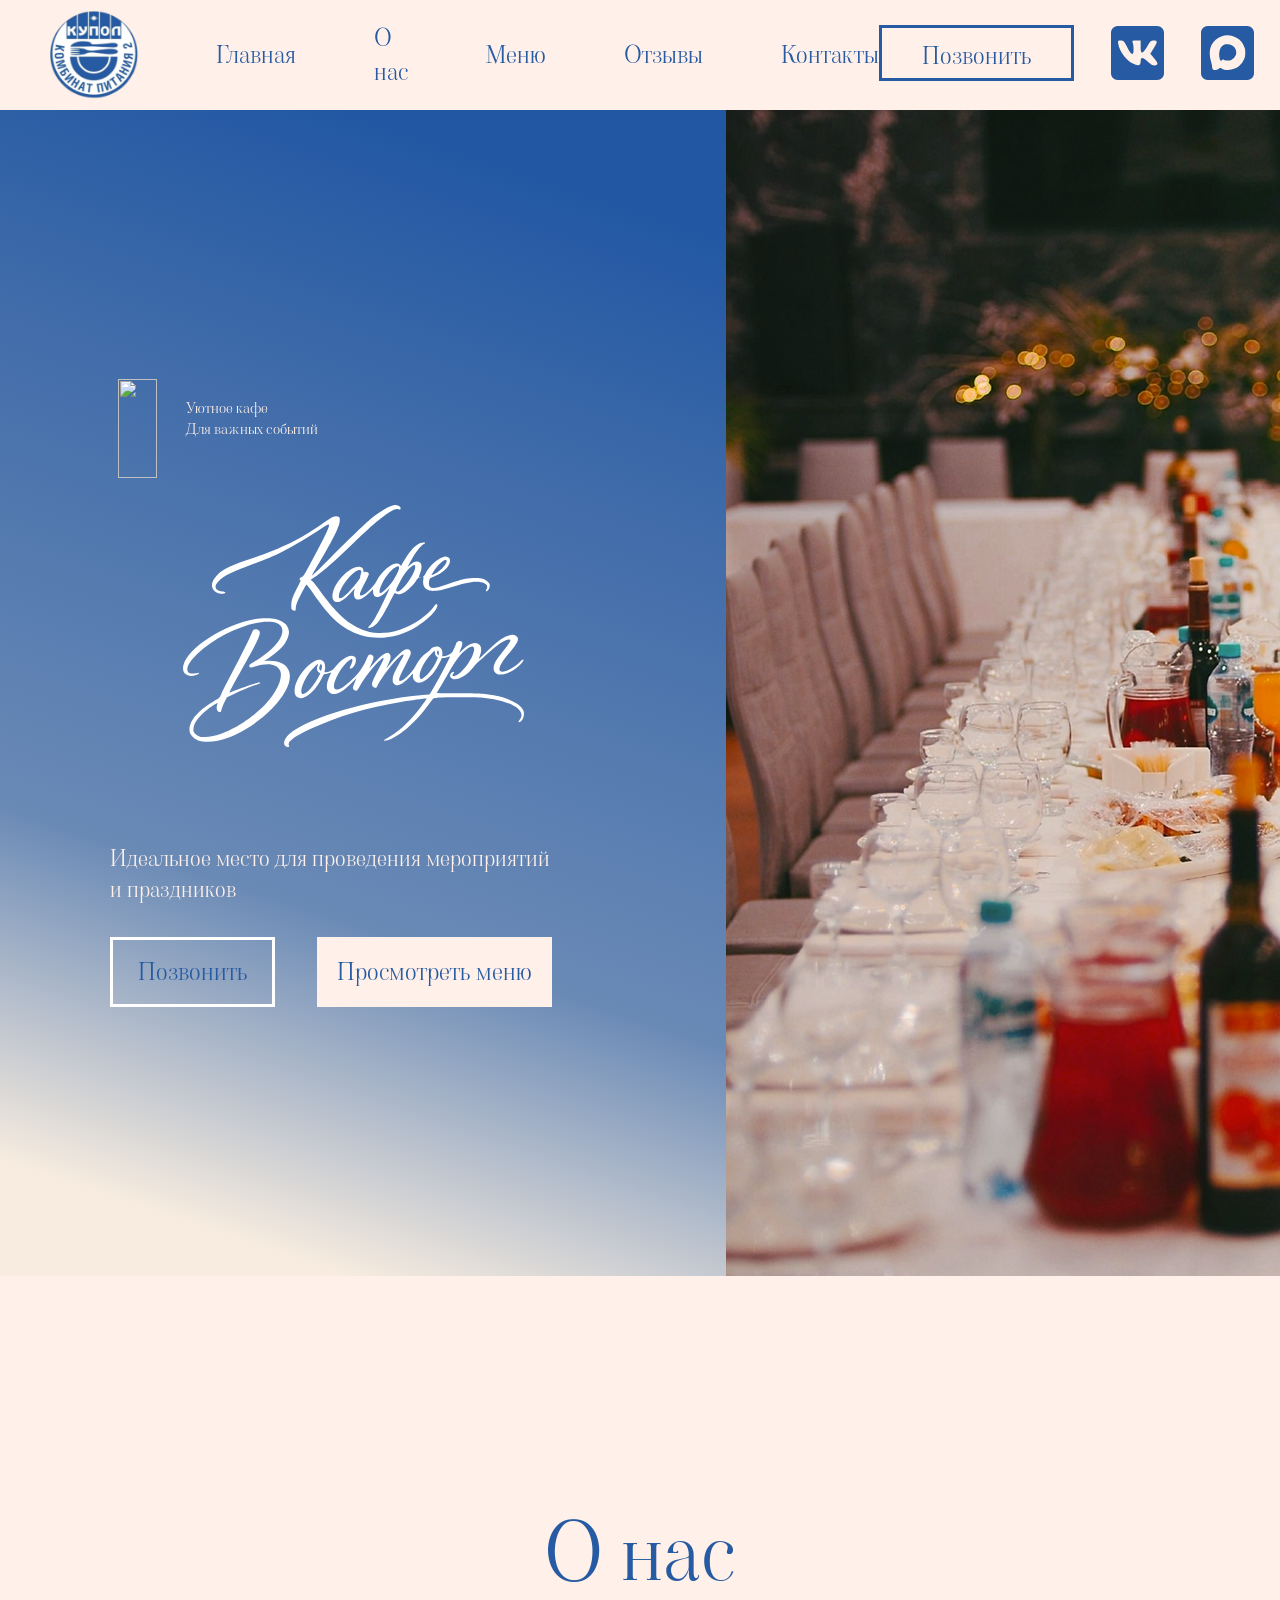
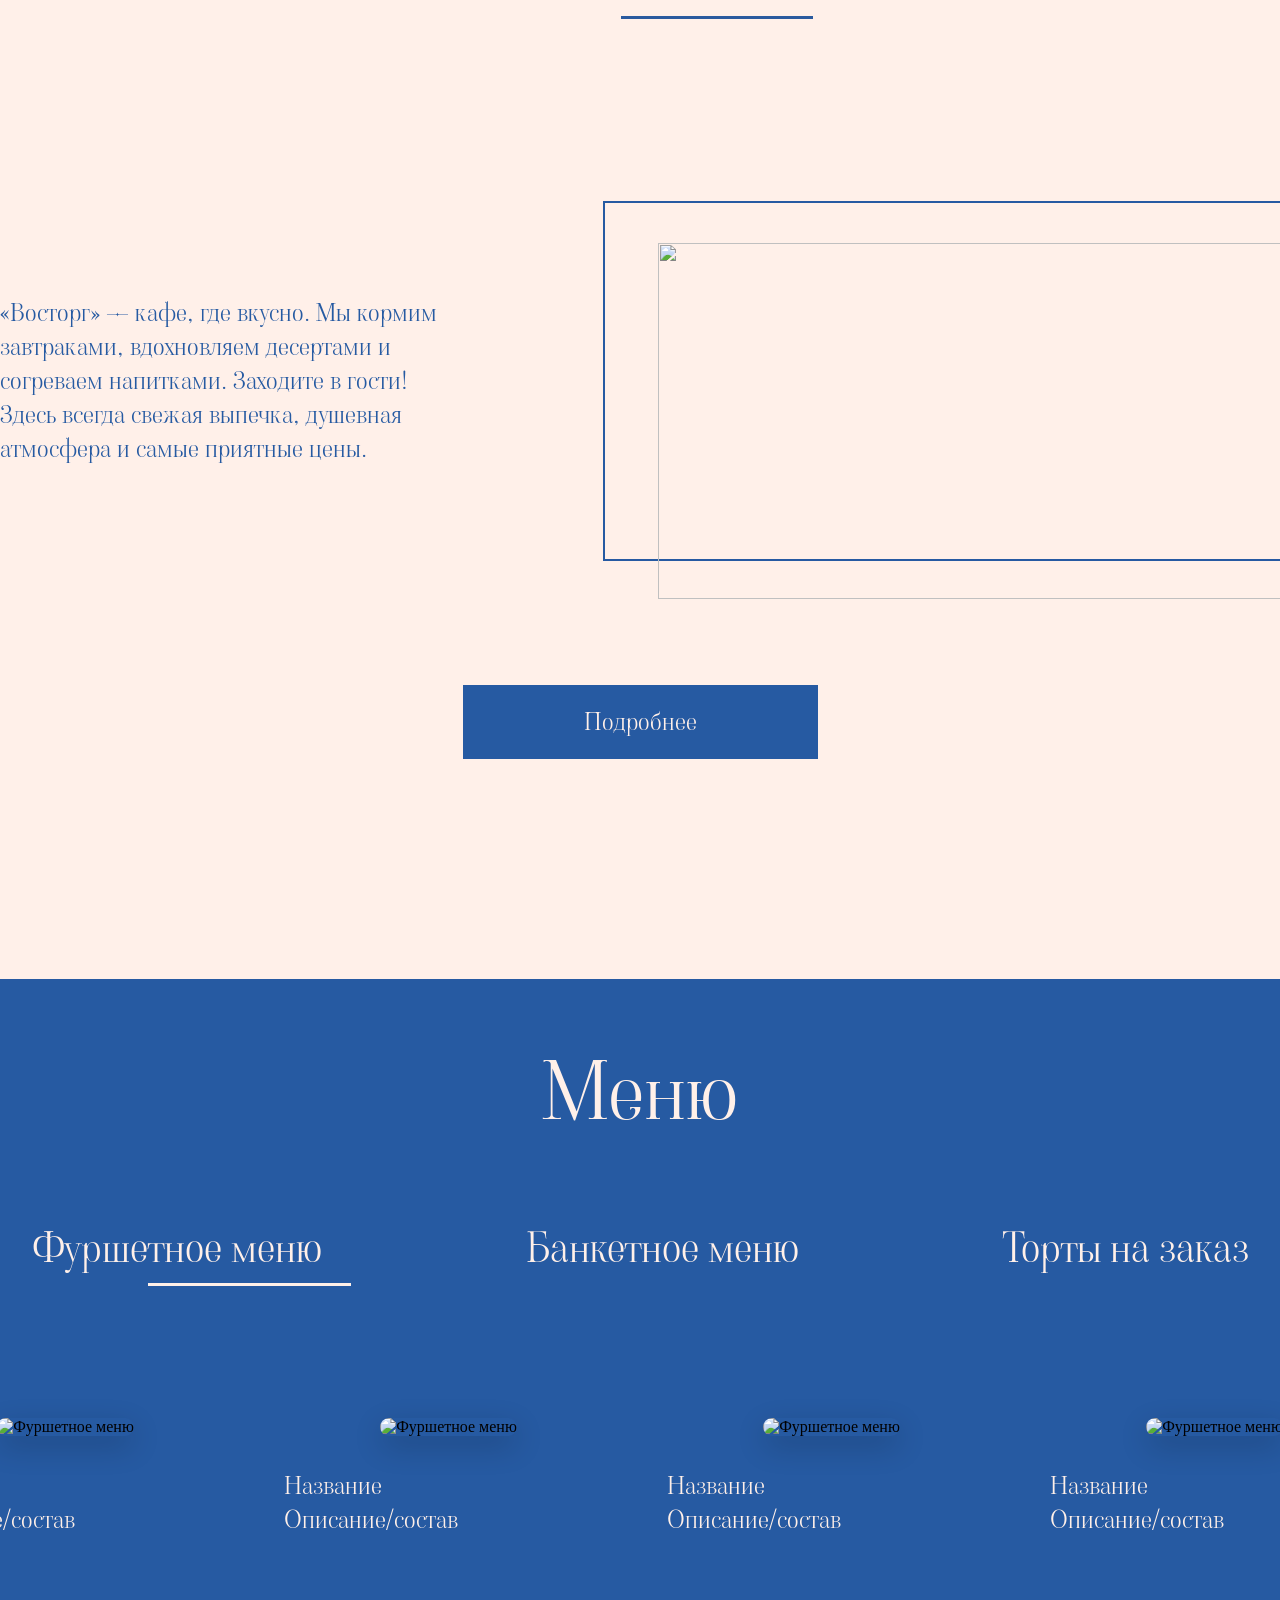
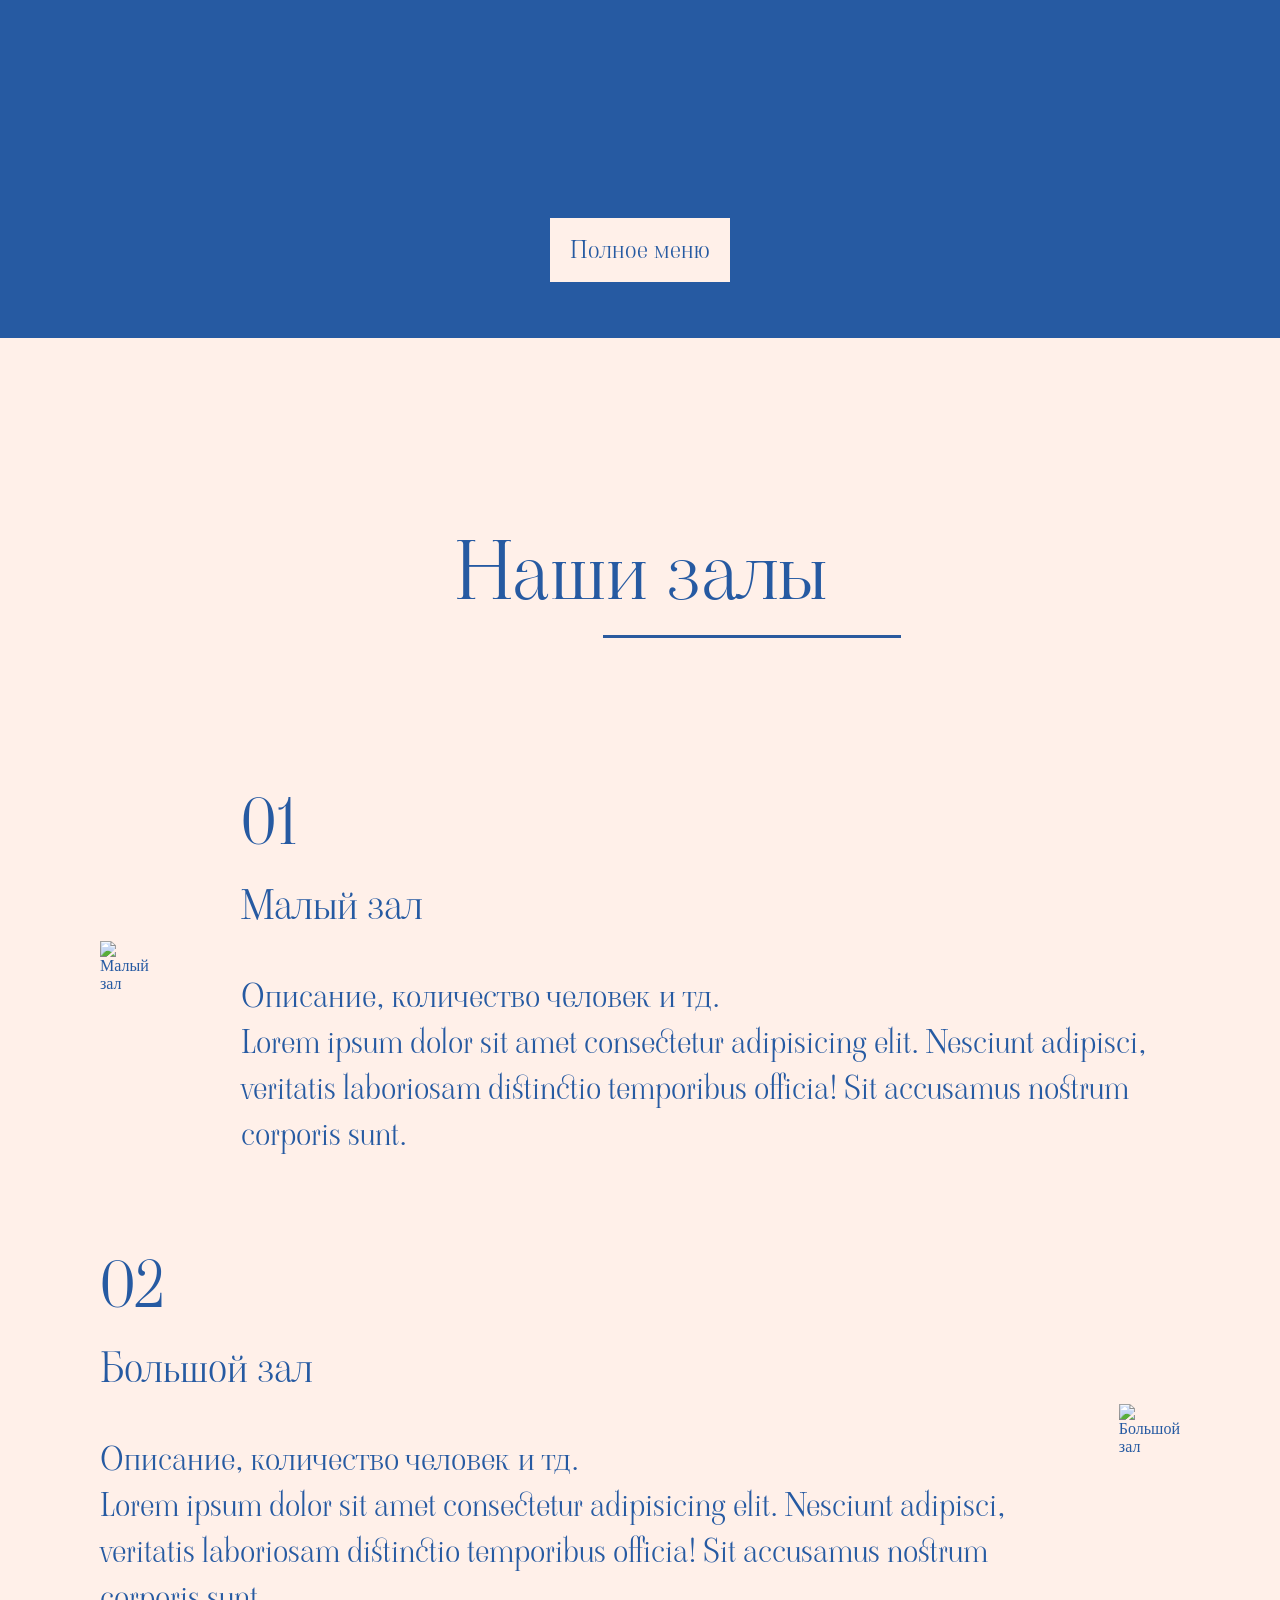
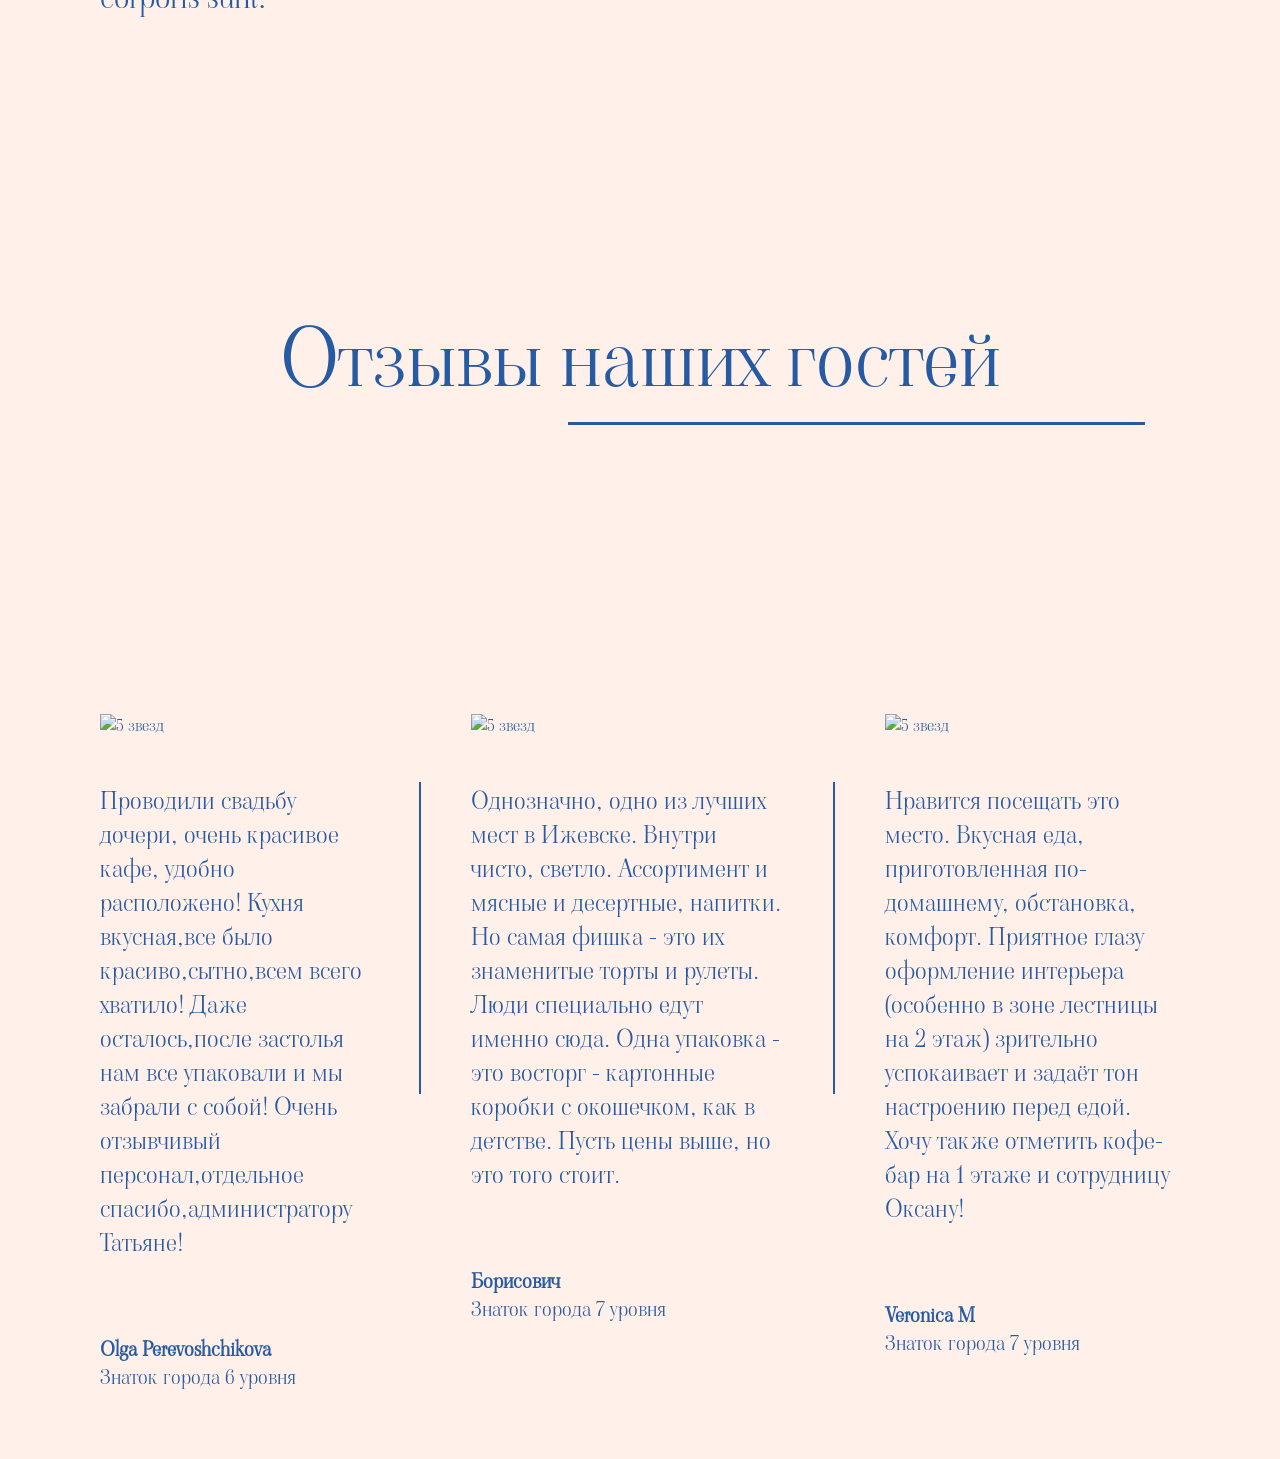
==== index.html @ 2ba16fee "Update index.html" ====
<!DOCTYPE html>
<html lang="en">
<head>
    <meta charset="UTF-8">
    <meta name="viewport" content="width=device-width, initial-scale=1.0">
    <title>Кафе Восторг</title>
    <link rel="stylesheet" href="css/style.css">
    <script src="https://code.jquery.com/jquery-3.7.1.min.js"></script>
</head>
<body>
    <div class="container">
    </div>
    <header>
        <div class="nav">
            <img src="img/logoKP.svg" alt="Комбинат Питания - 2">
            <a href="#">Главная</a>
            <a href="#about-us">О нас</a>
            <a href="#menu">Меню</a>
            <a href="#feedback">Отзывы</a>
            <a href="#">Контакты</a>
        </div>
        <div class="contacts">
            <button>Позвонить</button>
            <a href="https://vk.ru/club92098046"><img src="img/vk3.svg" alt="ВКонтакте"></a>
            <a href="#"><img src="img/max3.svg" alt="Макс"></a>
        </div>
    </header>
    <div class="site-main">
        <div class="site-main-text">
            <div class="footnote">
                <img src="../vostorg/img/footnote.svg" alt="">
                <p>Уютное кафе <br> Для важных событий</p>
            </div>
            <img src="img/logo.svg" alt="Кафе Восторг">
            <p class="site-main-text-p">Идеальное место для проведения мероприятий<br> и праздников</p>
            <div class="site-main-text-actions">
                <button id="site-main-text-actions-call">Позвонить</button>
                <button id="site-main-text-actions-reserve">Просмотреть меню</button>
            </div>
        </div>
        <div class="main-foto">
            <img src="img/image_1.png" alt="">
        </div>
    </div>
    <div class="about-us" id="about-us">
        <div class="about-title">
            <p>О нас</p>
        </div>
        <div class="about-us-items">
            <p>«Восторг» — кафе, где вкусно. Мы кормим завтраками, вдохновляем десертами и согреваем напитками. Заходите в гости! Здесь всегда свежая выпечка, душевная атмосфера и самые приятные цены. </p>
            <div class="about-us-items-image">
                <div class="image-border"></div>
                <div class="image-placeholder">
                    <img src="../vostorg/img/сметанник.png" alt="">
                </div>
            </div>
        </div>
        <button>Подробнее</button>
    </div>
    <div class="menu" id="menu">
        <div class="menu-title">
            <p>Меню</p>
        </div>
        <img src="../vostorg/img/menu_line_beige.svg" alt="">
        <div class="menu-nav">
            <p class="menu-nav-p active" data-target="buffet">Фуршетное меню</p>
            <p class="menu-nav-p" data-target="banquet">Банкетное меню</p>
            <p class="menu-nav-p" data-target="cakes">Торты на заказ</p>
        </div>

    <!-- Контейнер для фотографий -->
        <div class="menu-images">
            <div class="menu-image active" id="buffet">
                <div class="menu-image-case">
                    <img src="../vostorg/img/фуршетноеМеню1.png" alt="Фуршетное меню">
                    <p>Название</p>
                    <p>Описание/состав</p>
                </div>
                <div class="menu-image-case">
                    <img src="../vostorg/img/фуршетноеМеню2.png" alt="Фуршетное меню">
                    <p>Название</p>
                    <p>Описание/состав</p>
                </div>
                <div class="menu-image-case">
                    <img src="../vostorg/img/фуршетноеМеню3.png" alt="Фуршетное меню">
                    <p>Название</p>
                    <p>Описание/состав</p>
                </div>
                <div class="menu-image-case">
                    <img src="../vostorg/img/фуршетноеМеню4.png" alt="Фуршетное меню">
                    <p>Название</p>
                    <p>Описание/состав</p>
                </div>
            </div>
            <div class="menu-image" id="banquet">
                <div class="menu-image-case">
                    <img src="../vostorg/img/фуршетноеМеню2.png" alt="Фуршетное меню">
                    <p>Название</p>
                    <p>Описание/состав</p>
                </div>
                <div class="menu-image-case">
                    <img src="../vostorg/img/фуршетноеМеню3.png" alt="Фуршетное меню">
                    <p>Название</p>
                    <p>Описание/состав</p>
                </div>
                <div class="menu-image-case">
                    <img src="../vostorg/img/фуршетноеМеню4.png" alt="Фуршетное меню">
                    <p>Название</p>
                    <p>Описание/состав</p>
                </div>
                <div class="menu-image-case">
                    <img src="../vostorg/img/фуршетноеМеню1.png" alt="Фуршетное меню">
                    <p>Название</p>
                    <p>Описание/состав</p>
                </div>
            </div>
            <div class="menu-image" id="cakes">
                <div class="menu-image-case">
                    <img src="../vostorg/img/фуршетноеМеню3.png" alt="Фуршетное меню">
                    <p>Название</p>
                    <p>Описание/состав</p>
                </div>
                <div class="menu-image-case">
                    <img src="../vostorg/img/фуршетноеМеню4.png" alt="Фуршетное меню">
                    <p>Название</p>
                    <p>Описание/состав</p>
                </div>
                <div class="menu-image-case">
                    <img src="../vostorg/img/фуршетноеМеню1.png" alt="Фуршетное меню">
                    <p>Название</p>
                    <p>Описание/состав</p>
                </div>
                <div class="menu-image-case">
                    <img src="../vostorg/img/фуршетноеМеню2.png" alt="Фуршетное меню">
                    <p>Название</p>
                    <p>Описание/состав</p>
                </div>
            </div>
        </div>
        <button>Полное меню</button>
    </div>
    <div class="pattern">
        <img src="../vostorg/img/yzorSin.svg" alt="">
    </div>
    <div class="hall">
        <p class="hall-title">Наши залы</p>
        <div class="first-hall">
            <img src="../vostorg/img/вместоЗала.png" alt="Малый зал">
            <div class="first-hall-text">
                <p class="hall-text-num">01</p>
                <p class="hall-text-title">Малый зал</p>
                <p class="hall-text-description">Описание, количество человек и тд. <br> Lorem ipsum dolor sit amet consectetur adipisicing elit. Nesciunt adipisci, veritatis laboriosam distinctio temporibus officia! Sit accusamus nostrum corporis sunt.</p>
            </div>
        </div>
        <div class="second-hall">
            <div class="second-hall-text">
                <p class="hall-text-num">02</p>
                <p class="hall-text-title">Большой зал</p>
                <p class="hall-text-description">Описание, количество человек и тд. <br> Lorem ipsum dolor sit amet consectetur adipisicing elit. Nesciunt adipisci, veritatis laboriosam distinctio temporibus officia! Sit accusamus nostrum corporis sunt.</p>
            </div>
            <img src="../vostorg/img/вместоЗала.png" alt="Большой зал">
        </div>
    </div>
    <div class="feedback" id="feedback">
        <div class="feedback-title">
            <p>Отзывы наших гостей</p>
        </div>
        <div class="reviews-block-base">
            <div class="reviews">
                <div class="stars">
                    <img src="../vostorg/img/stars.svg" alt="5 звезд">
                </div>
                <div class="reviews-text">
                    <p>Проводили свадьбу дочери, очень красивое кафе, удобно расположено! Кухня вкусная,все было красиво,сытно,всем всего хватило! Даже осталось,после застолья нам все упаковали и мы забрали с собой! Очень отзывчивый персонал,отдельное спасибо,администратору Татьяне!</p>
                </div>
                <div class="subtitle">
                    <h4>Olga Perevoshchikova</h4>
                    <p>Знаток города 6 уровня</p>
                </div>
            </div>
            <div class="reviews">
                <div class="stars">
                    <img src="../vostorg/img/stars.svg" alt="5 звезд">
                </div>
                <div class="reviews-text">
                    <p>Однозначно, одно из лучших мест в Ижевске. Внутри чисто, светло. Ассортимент и мясные и десертные, напитки. Но самая фишка - это их знаменитые торты и рулеты. Люди специально едут именно сюда. Одна упаковка - это восторг - картонные коробки с окошечком, как в детстве. Пусть цены выше, но это того стоит.</p>
                </div>
                <div class="subtitle">
                    <h4>Борисович</h4>
                    <p>Знаток города 7 уровня</p>
                </div>
            </div>
            <div class="reviews">
                <div class="stars">
                    <img src="../vostorg/img/stars.svg" alt="5 звезд">
                </div>
                <div class="reviews-text">
                    <p>Нравится посещать это место. Вкусная еда, приготовленная по-домашнему, обстановка, комфорт. Приятное глазу оформление интерьера (особенно в зоне лестницы на 2 этаж) зрительно успокаивает и задаёт тон настроению перед едой. Хочу также отметить кофе-бар на 1 этаже и сотрудницу Оксану!</p>
                </div>
                <div class="subtitle">
                    <h4>Veronica M</h4>
                    <p>Знаток города 7 уровня</p>
                </div>
            </div>
        </div>    
    </div>

<script>
    $(document).ready(function() {
        // При клике на любой элемент с классом .menu-nav-p
        $('.menu-nav-p').on('click', function() {
            
            // 1. Убираем класс 'active' у всех пунктов меню
            $('.menu-nav-p').removeClass('active');
            
            // 2. Добавляем класс 'active' тому пункту, на который кликнули
            $(this).addClass('active');
            
            // 3. Считываем значение атрибута data-target у нажатого пункта (например, "buffet")
            var targetId = $(this).data('target');
            
            // 4. Убираем класс 'active' у всех блоков с картинками (скрываем их)
            $('.menu-image').removeClass('active');
            
            // 5. Находим блок с картинкой, у которого id совпадает с targetId, и показываем его
            $('#' + targetId).addClass('active');
        });
    });
</script>
</body>
</html>
---- css/style.css ----
* {
  margin: 0;
  padding: 0;
}

@font-face {
  font-family: Viaoda;
  src: url(../fonts/ViaodaLibre-Regular.ttf);
}
a {
  text-decoration: none;
  color: #FFF0E9;
}

.container {
  background-color: #FFF0E9;
}

header {
  display: flex;
  background-color: #FFF0E9;
  height: 110px;
  justify-content: space-between;
  padding: 0 50px 0 50px;
  align-items: center;
}

.nav {
  display: flex;
  gap: 78px;
  align-items: center;
}

.nav a {
  font-family: Viaoda;
  color: #265AA2;
  font-size: 24px;
}

.nav a:hover {
  border-bottom: #2157A3 2px solid;
}

.contacts {
  display: flex;
  gap: 37px;
}

.contacts button {
  height: 56px;
  background-color: #FFF0E9;
  border: #265AA2 3px solid;
  color: #265AA2;
  padding: 11px 40px;
  font-family: Viaoda;
  font-size: 24px;
  cursor: pointer;
}

.contacts img {
  height: 56px;
  width: 53px;
}

.site-main {
  height: 1166px;
  background: linear-gradient(198.47deg, #2157A3 19.22%, #426DAA 39.71%, #6A8AB6 70.55%, #F7ECDF 92.68%);
  display: flex;
  justify-content: space-between;
  gap: 129px;
}

.main-foto img {
  height: 100%;
  width: auto;
}

.site-main-text {
  align-content: center;
  font-family: Viaoda;
  min-width: 487px;
  margin-left: 110px;
  text-align: center;
}

.footnote {
  display: flex;
  gap: 21px;
  margin-bottom: 27px;
}

.footnote img {
  height: 99px;
  max-width: 55px;
}

.footnote p {
  color: #FFF0E9;
  font-size: 15px;
  margin-top: 18px;
  text-align: start;
}

.site-main-text img {
  width: 70%;
}

.site-main-text-p {
  text-align: start;
  color: #FFF0E9;
  margin-top: 90px;
  font-size: 22px;
}

.site-main-text-actions {
  display: flex;
  gap: 42px;
  margin-top: 32px;
}

#site-main-text-actions-reserve, .menu button, .about-us button, #site-main-text-actions-call {
  font-family: Viaoda;
  font-size: 24px;
  color: #265AA2;
  background-color: #FFF0E9;
  cursor: pointer;
  padding: 15px 20px;
  border: none;
}

#site-main-text-actions-call {
  background: transparent;
  border: #fff 3px solid;
  padding: 15px 25px;
}

.about-us {
  padding: 220px 0;
  text-align: center;
  background: #FFF0E9;
}

.about-title p {
  font-family: Viaoda;
  font-size: 5em;
  color: #265AA2;
  text-align: center;
  display: inline-block;
  position: relative;
  padding-bottom: 10px;
}

.about-title p::after {
  content: "";
  position: absolute;
  bottom: 0;
  left: 40%;
  width: 100%;
  height: 3px;
  background-color: #2a5a9e;
}

.about-us-items {
  display: flex;
  justify-content: center;
  gap: 150px;
  margin-top: 182px;
}

.about-us-items p {
  max-width: 650px;
  font-family: Viaoda;
  font-size: 24px;
  color: #265AA2;
  align-content: center;
  text-align: start;
}

.image-border {
  width: 677px;
  height: 356px;
  position: absolute;
  z-index: 0;
  border: #265AA2 2px solid;
}

.about-us-items img {
  height: 356px;
  width: 677px;
  position: relative;
  top: 42px;
  left: 55px;
  z-index: 1;
}

.about-us button {
  background-color: #265AA2;
  color: #FFF0E9;
  text-align: center;
  margin-top: 124px;
  padding: 20px 121px;
}

.menu {
  background-color: #265AA2;
  padding: 56px 0;
  text-align: center;
}

.menu-title {
  font-family: Viaoda;
  font-size: 5em;
  color: #265AA2;
  text-align: center;
  color: #FFF0E9;
}

.menu-nav {
  display: flex;
  justify-content: center;
  gap: 204px;
  margin: 54px auto 132px auto;
  font-family: Viaoda;
  font-size: 40px;
  color: #FFF0E9;
  cursor: pointer;
}

.menu-nav-p {
  display: inline-block;
  position: relative;
  padding-bottom: 10px;
}

.menu-nav-p::after {
  content: "";
  position: absolute;
  bottom: 0;
  left: 40%;
  width: 0;
  height: 3px;
  background-color: #FFF0E9;
  transition: width 0.4s ease;
}

.menu-nav-p:hover::after {
  width: 70%;
}

.menu-images {
  display: flex;
  justify-content: center;
  margin-top: 50px;
  min-height: 400px;
}

.menu-image {
  display: none;
  animation: fadeIn 0.5s ease-in-out;
}

.menu-image.active {
  display: flex;
  justify-content: center;
  gap: 53px;
}

.menu-image-case {
  width: 330px;
  max-height: 300px;
}

.menu-image-case p {
  font-family: Viaoda;
  font-size: 24px;
  color: #FFF0E9;
  text-align: left;
}

.menu-image img {
  max-width: 900px;
  width: 100%;
  height: auto;
  border-radius: 48px;
  box-shadow: 0 10px 30px rgba(0, 0, 0, 0.2);
  margin-bottom: 33px;
}

.menu-nav-p.active::after {
  width: 70%;
}

.pattern {
  text-align: center;
  padding-top: 59px;
  background: #FFF0E9;
}

.hall {
  padding: 100px 100px 282px 100px;
  text-align: center;
  background: #FFF0E9;
}

.hall-title, .feedback-title {
  font-family: Viaoda;
  font-size: 5em;
  color: #265AA2;
  text-align: center;
  display: inline-block;
  position: relative;
  padding-bottom: 10px;
  margin-bottom: 139px;
}

.hall-title::after, .feedback-title::after {
  content: "";
  position: absolute;
  bottom: 0;
  left: 40%;
  width: 80%;
  height: 3px;
  background-color: #2a5a9e;
}

.first-hall, .second-hall {
  display: flex;
  justify-content: center;
  gap: 92px;
}

.second-hall {
  margin-top: 83px;
}

.first-hall, .second-hall {
  align-items: center;
  text-align: left;
  color: #265AA2;
}

.first-hall p, .second-hall p {
  font-family: Viaoda;
}

.hall-text-num {
  font-size: 64px;
}

.hall-text-title {
  font-size: 40px;
  padding: 10px 0 40px 0;
}

.hall-text-description {
  font-size: 32px;
}

.feedback {
  background: #FFF0E9;
  text-align: center;
}

.reviews-block-base {
  padding: 150px 100px 68px 100px;
  display: flex;
  justify-content: center;
  gap: 100px;
  font-family: Viaoda;
  color: #265AA2;
  text-align: left;
}

.reviews {
  position: relative;
}

.reviews:not(:last-child)::after {
  content: "";
  position: absolute;
  right: -50px;
  top: 10%;
  height: 312px;
  width: 2px;
  background-color: #265AA2;
}

.subtitle {
  font-size: 20px;
}

.reviews-text {
  padding-top: 47px;
  padding-bottom: 75px;
  font-size: 24px;
}/*# sourceMappingURL=style.css.map */
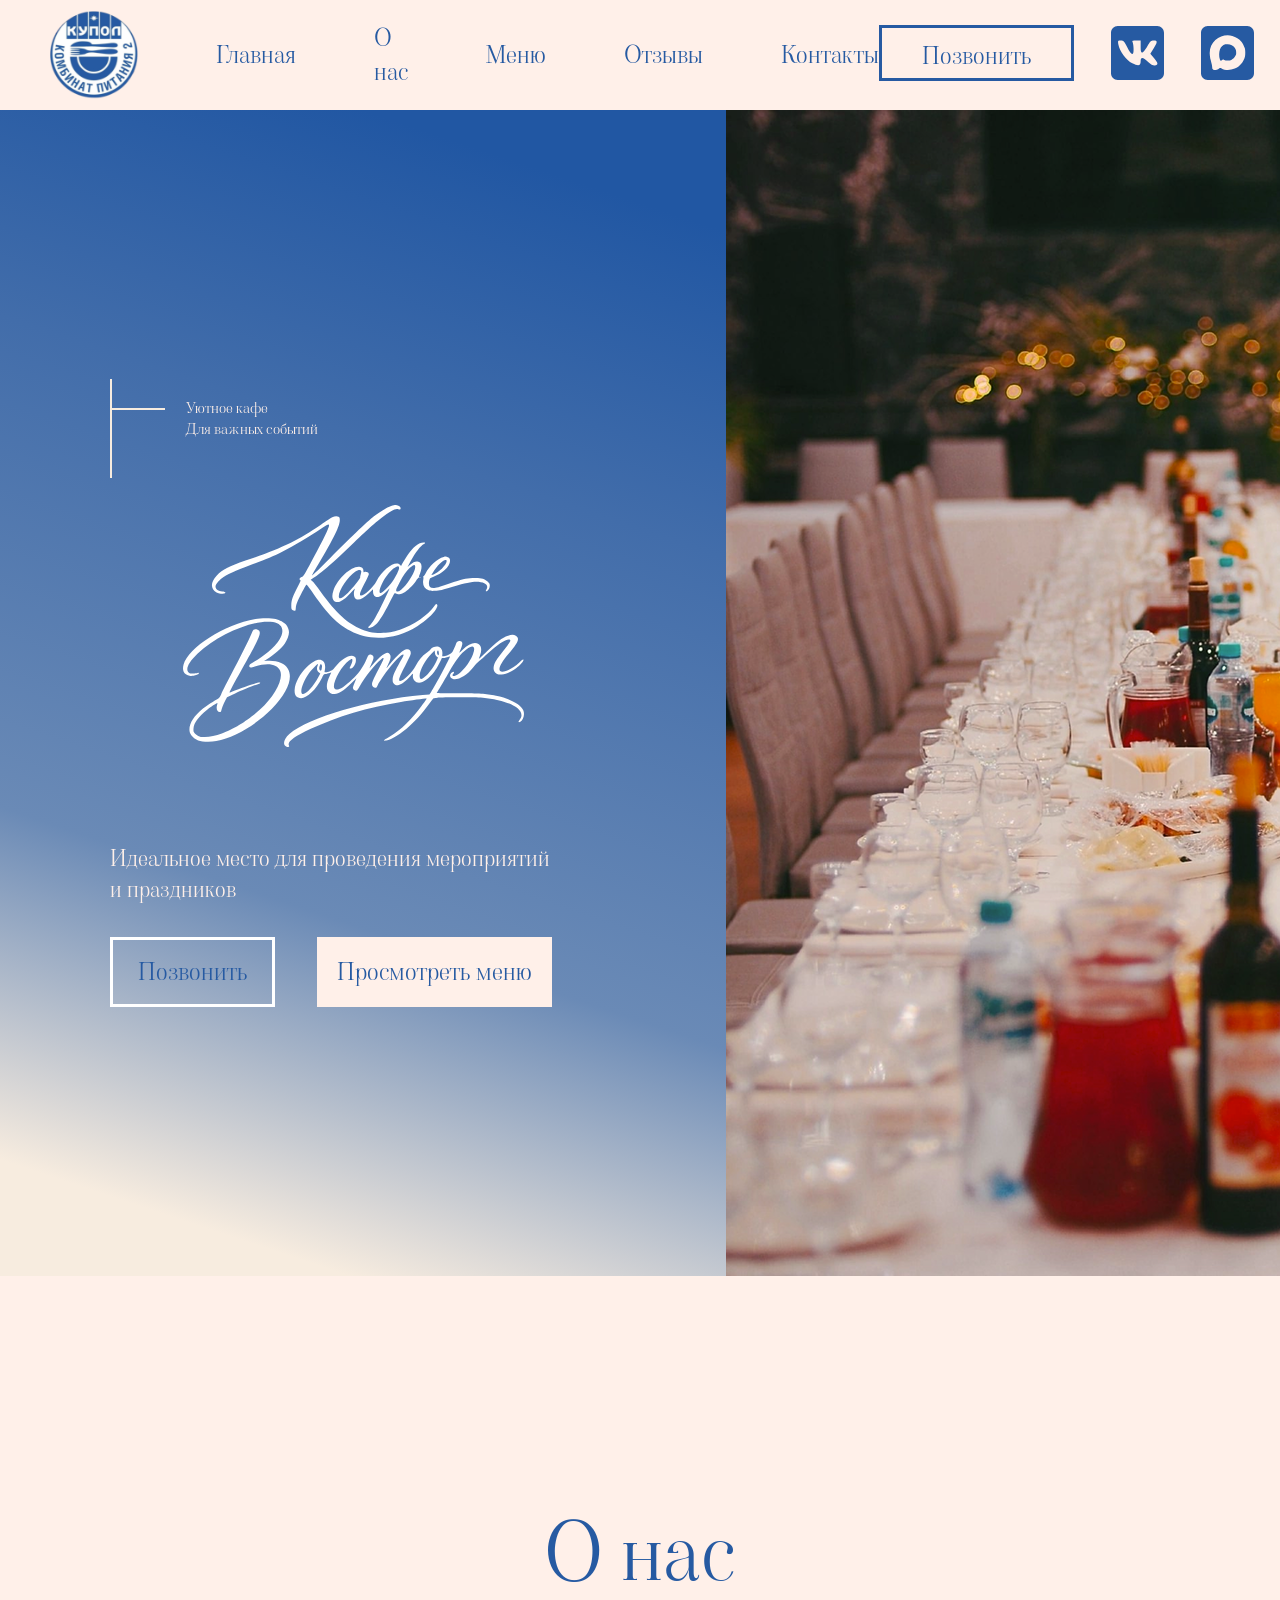
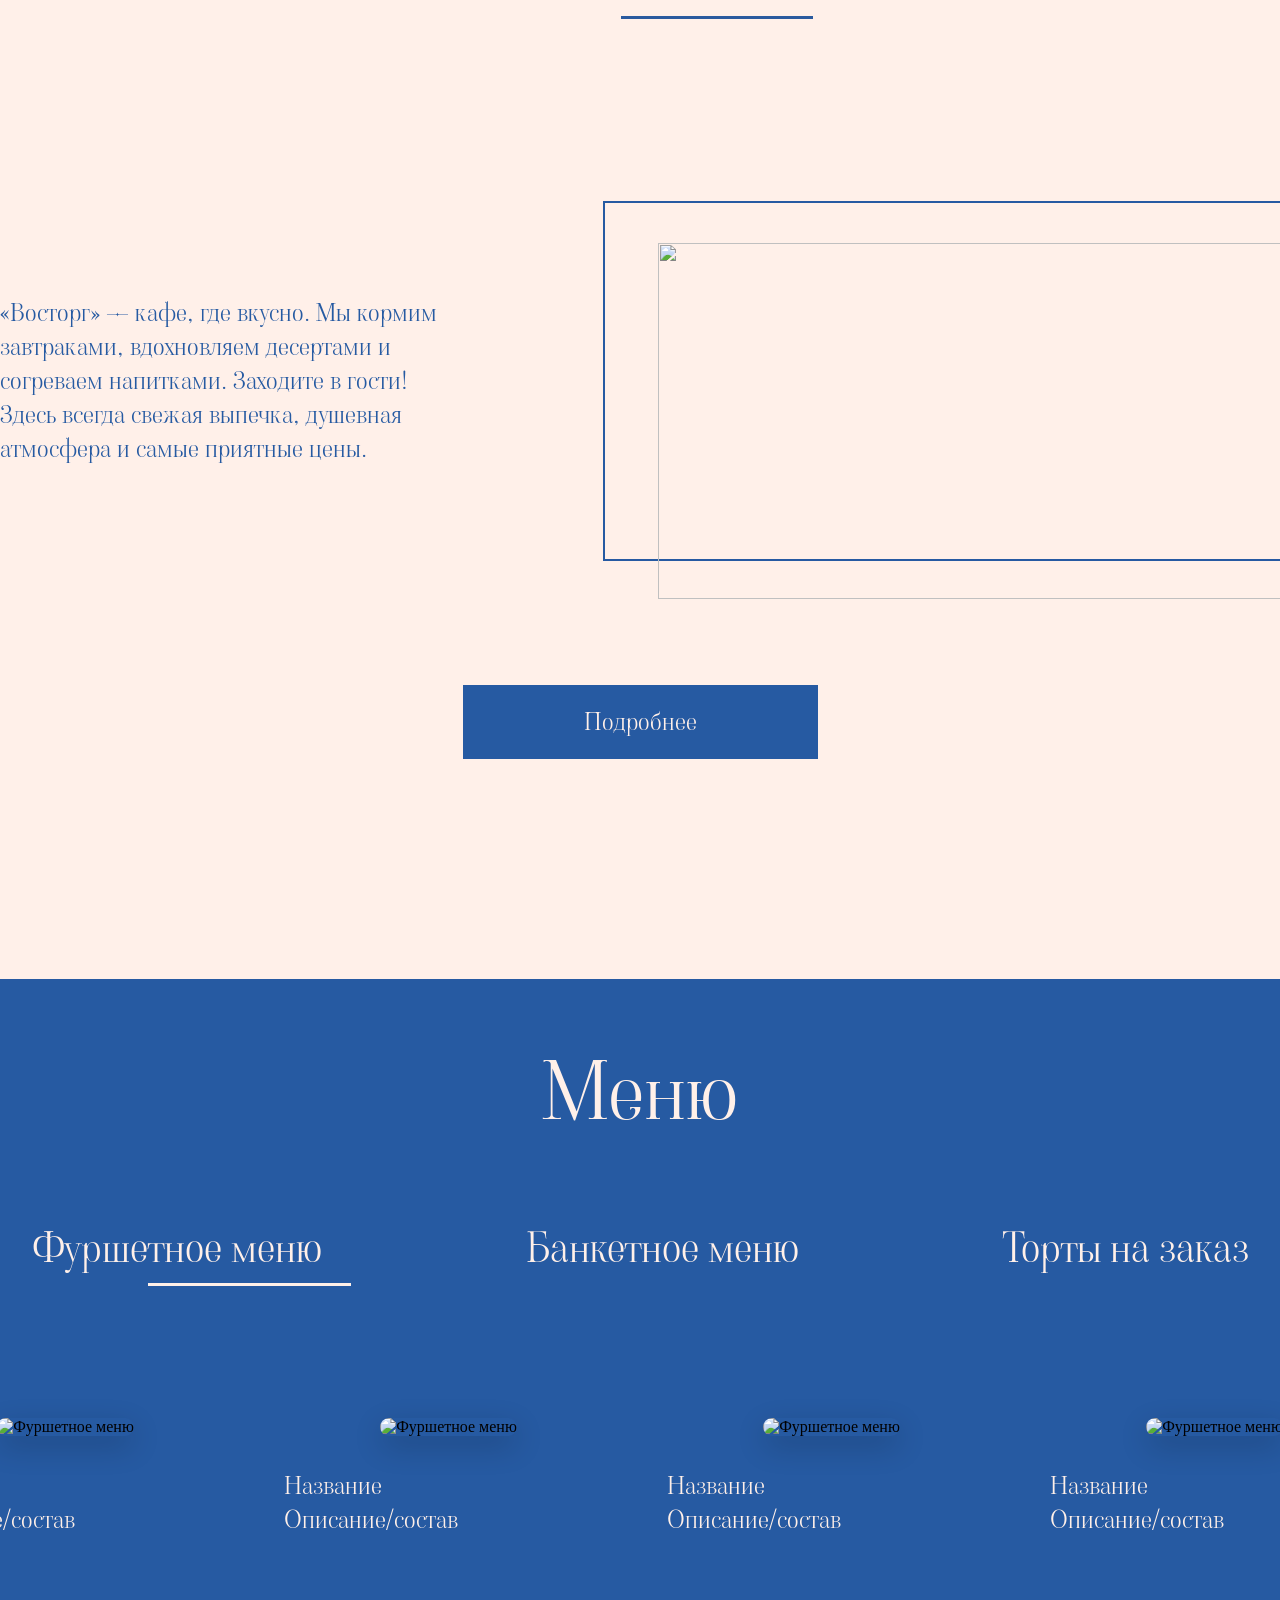
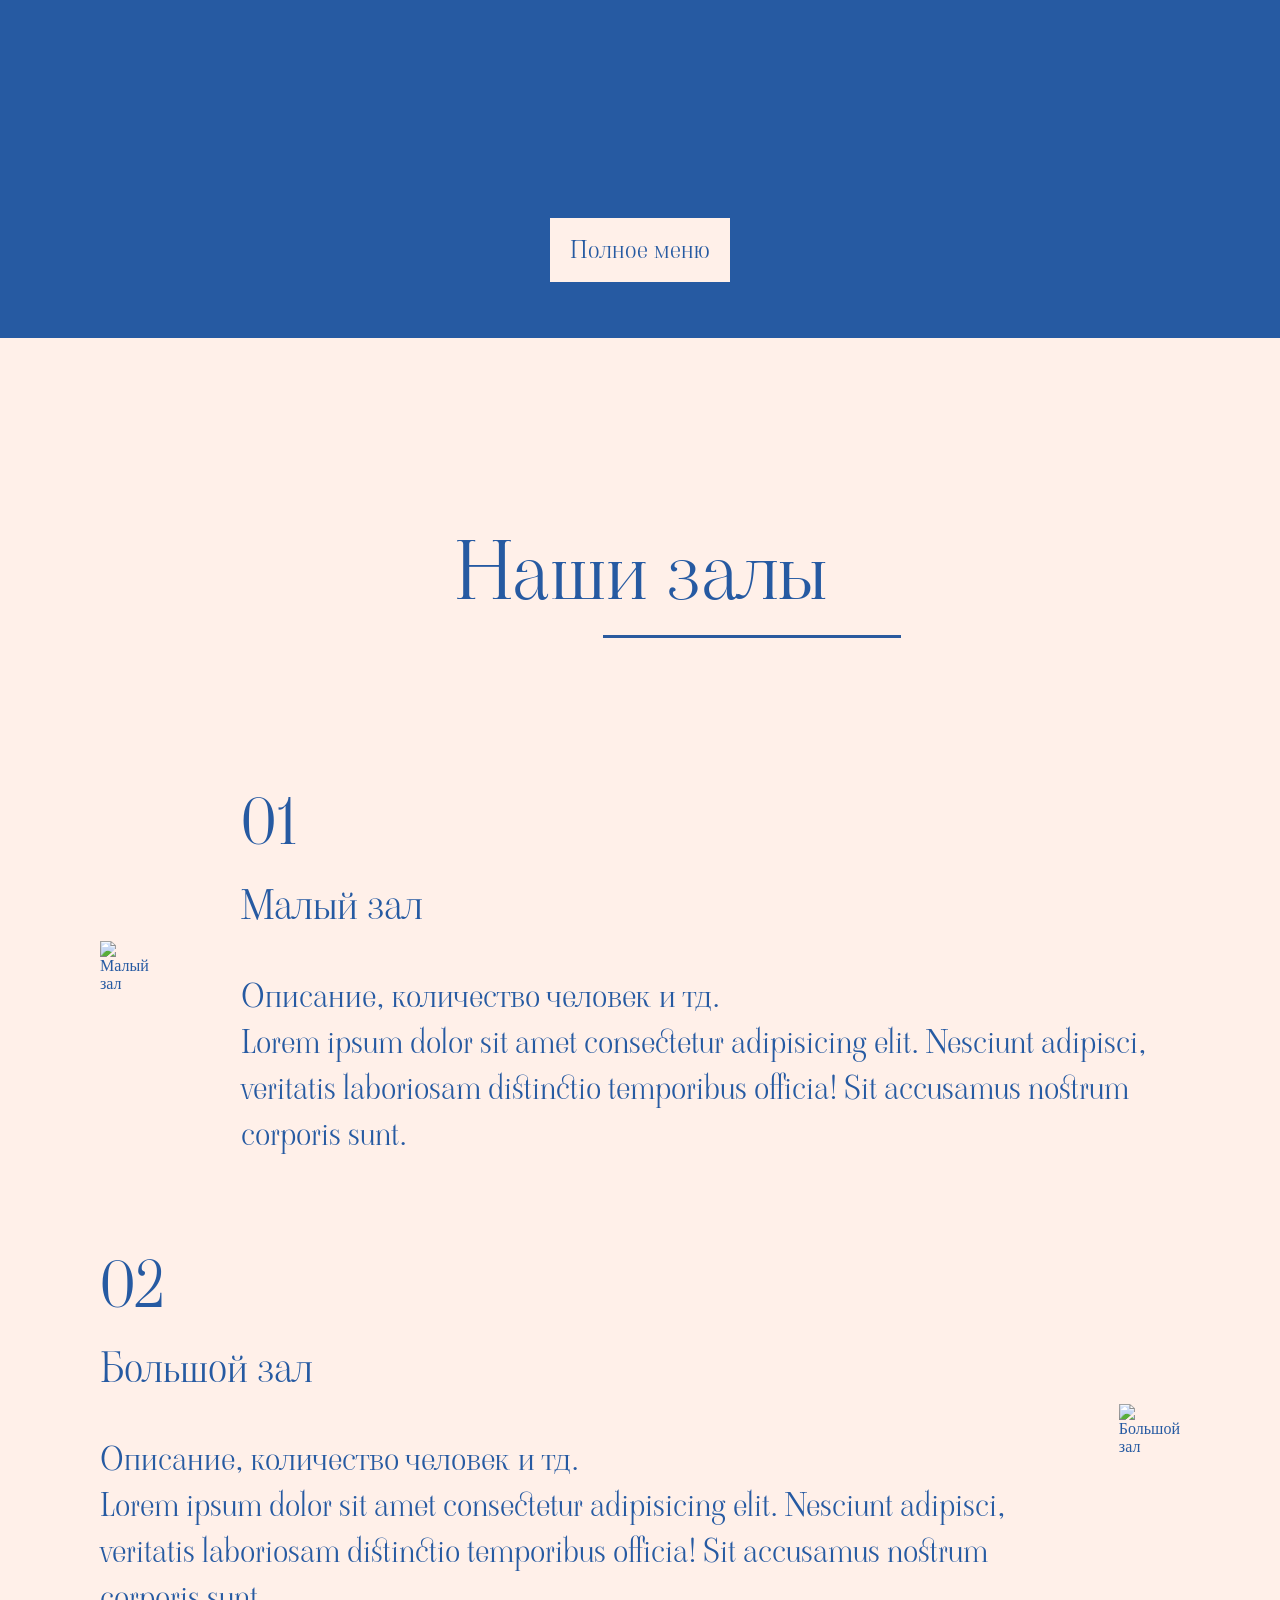
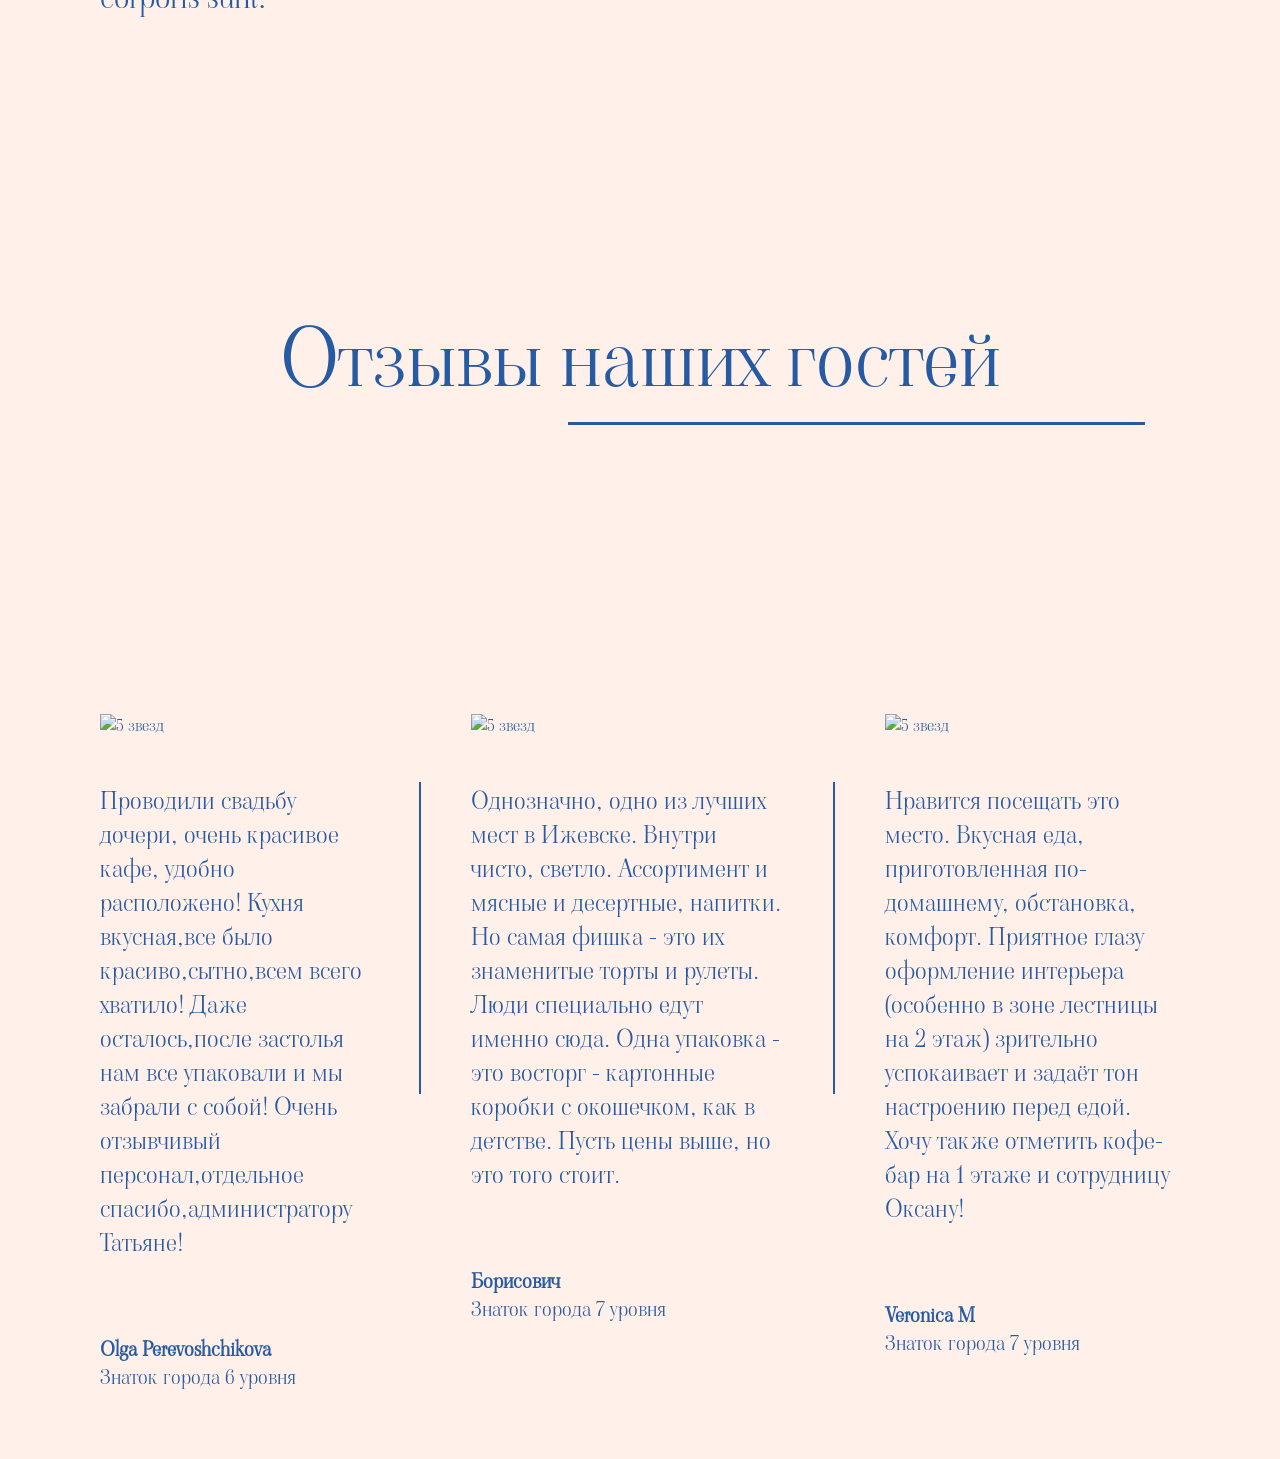
==== commit 2cab5478: "Update index.html" ====
--- a/index.html
+++ b/index.html
@@ -28,7 +28,7 @@
     <div class="site-main">
         <div class="site-main-text">
             <div class="footnote">
-                <img src="../vostorg/img/footnote.svg" alt="">
+                <img src="img/footnote.svg" alt="">
                 <p>Уютное кафе <br> Для важных событий</p>
             </div>
             <img src="img/logo.svg" alt="Кафе Восторг">
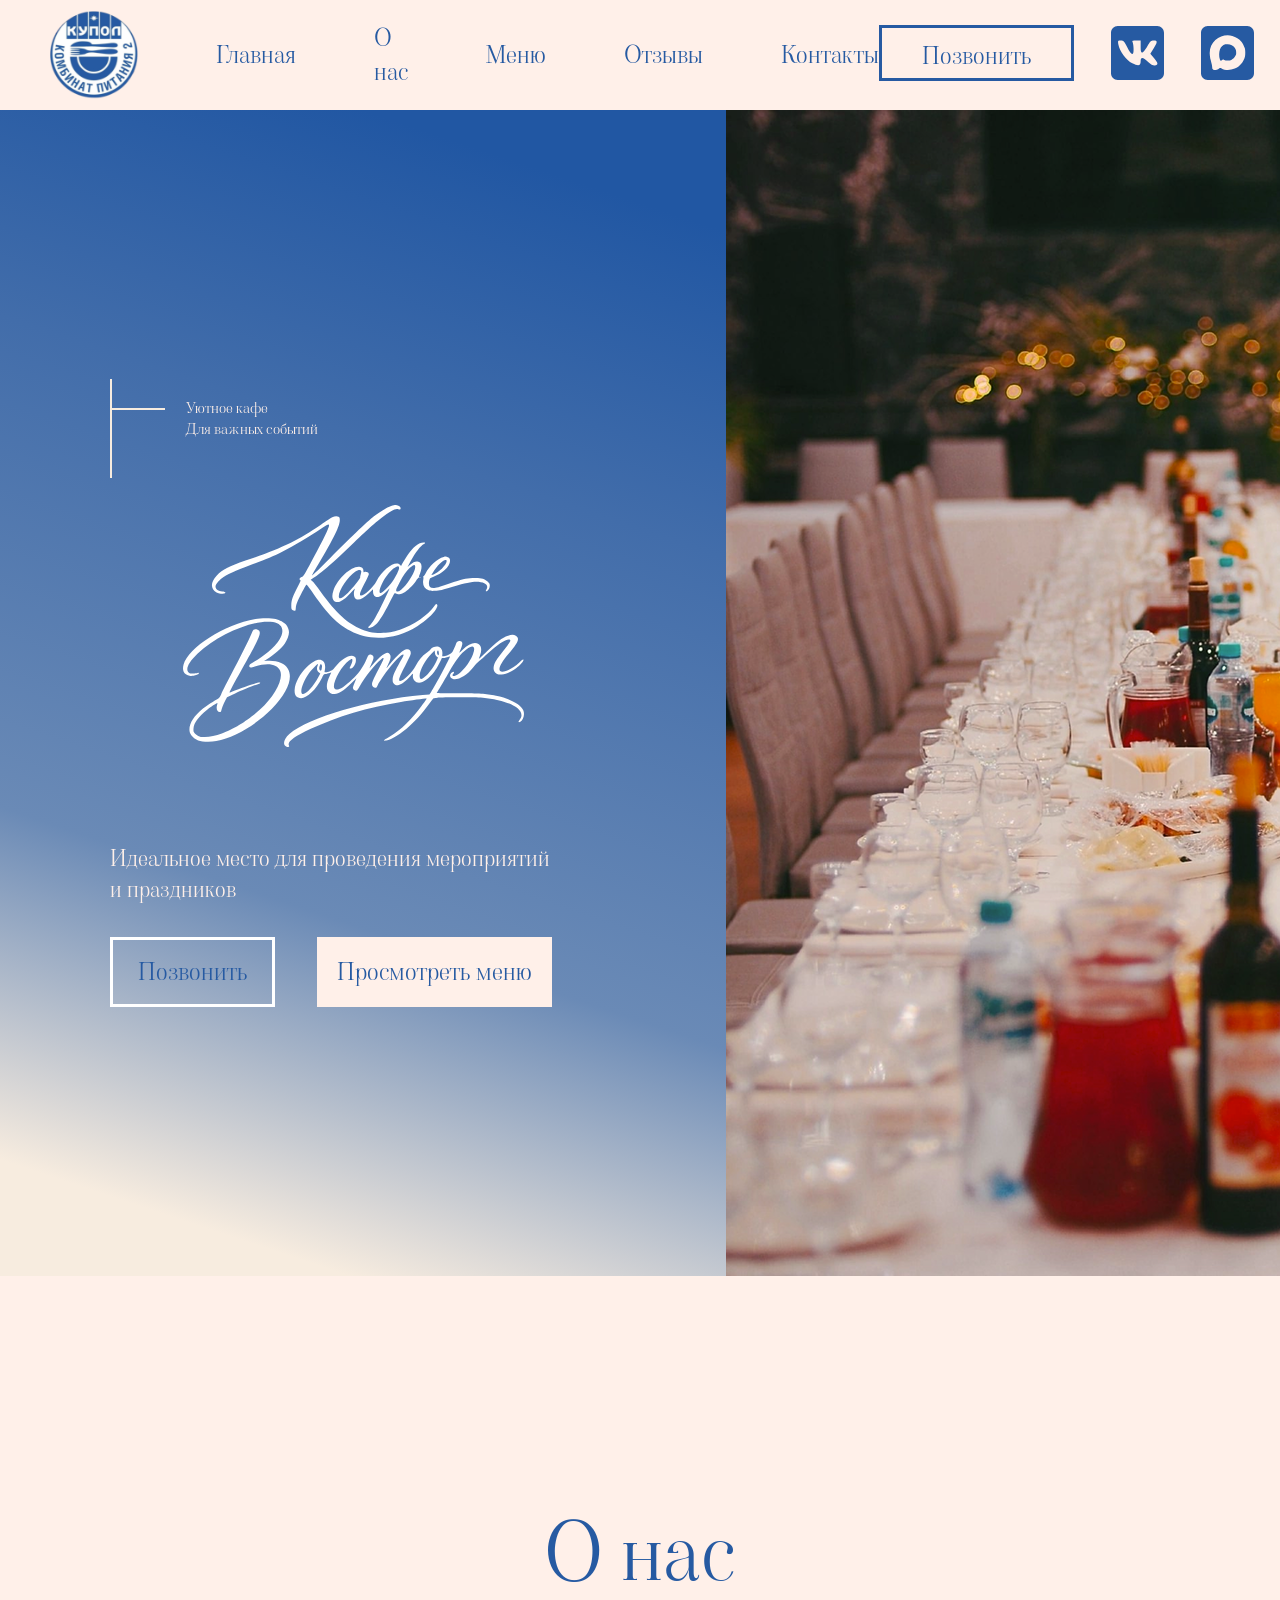
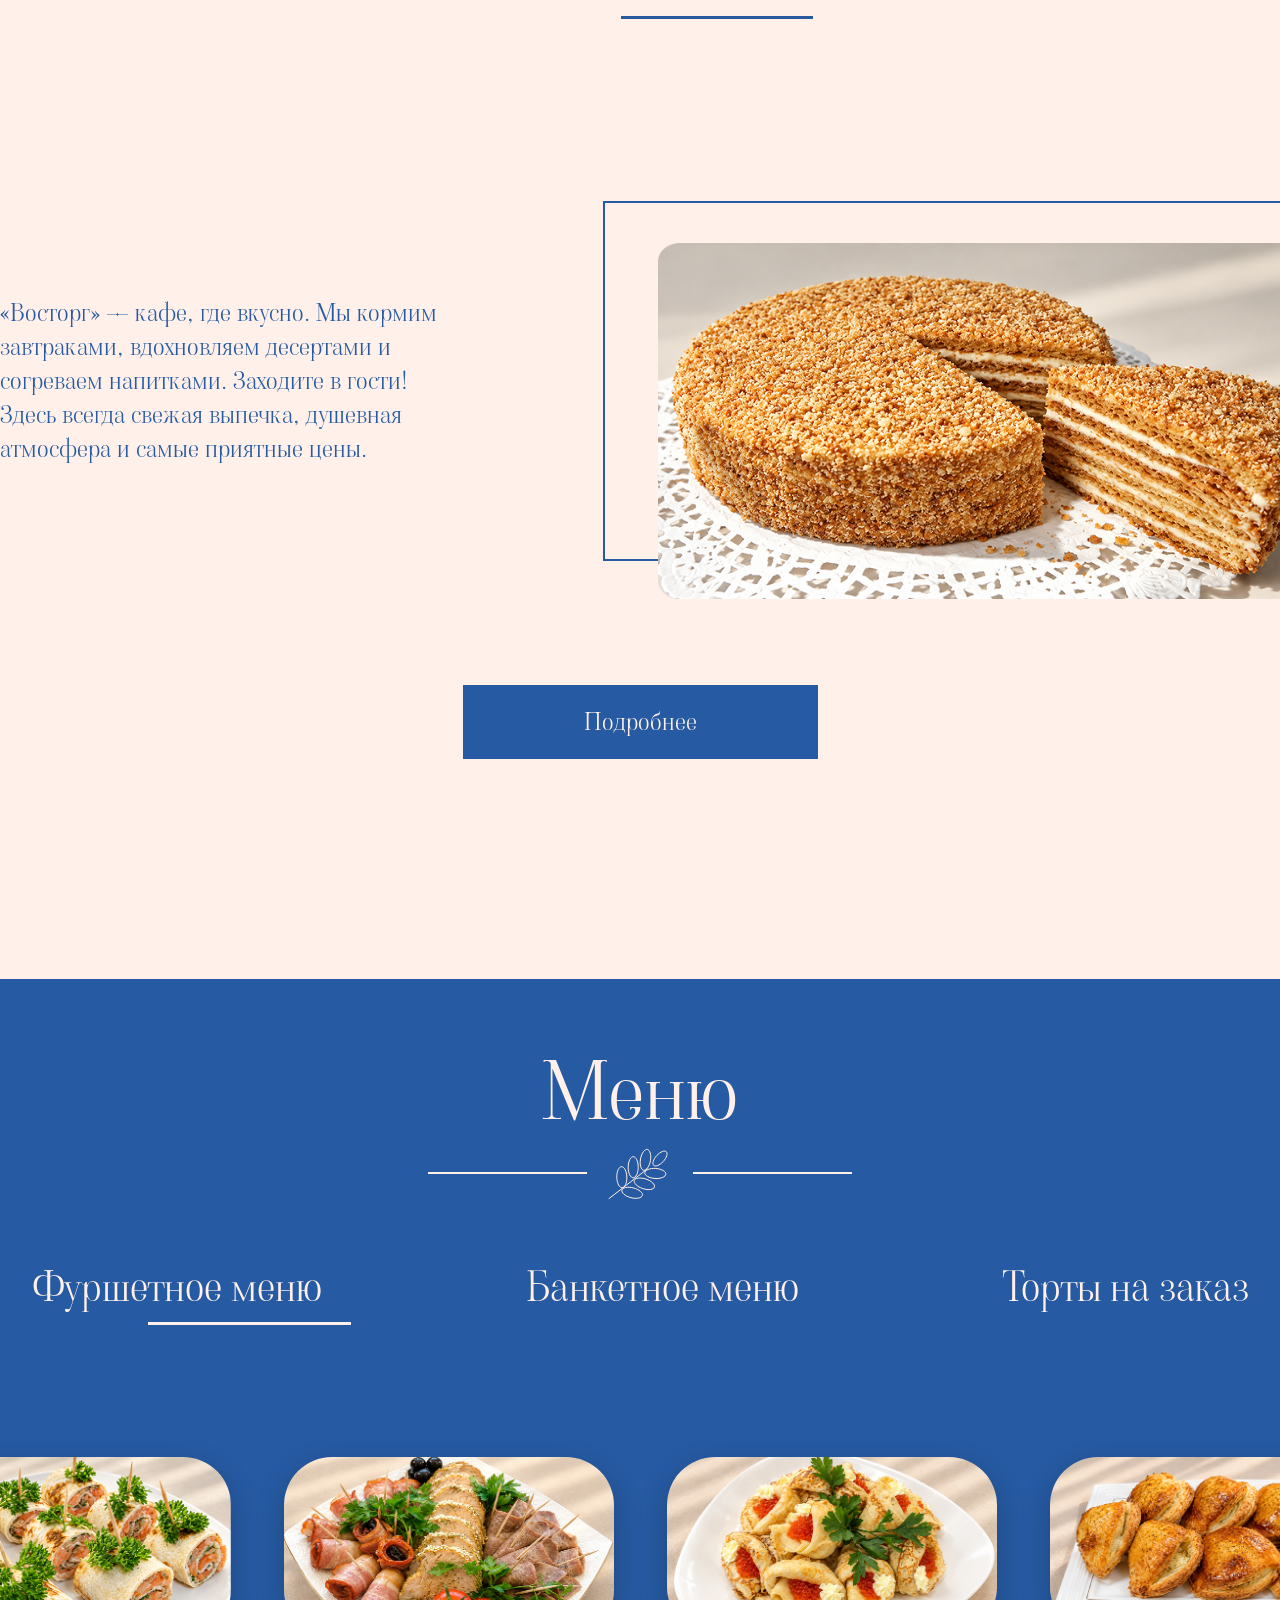
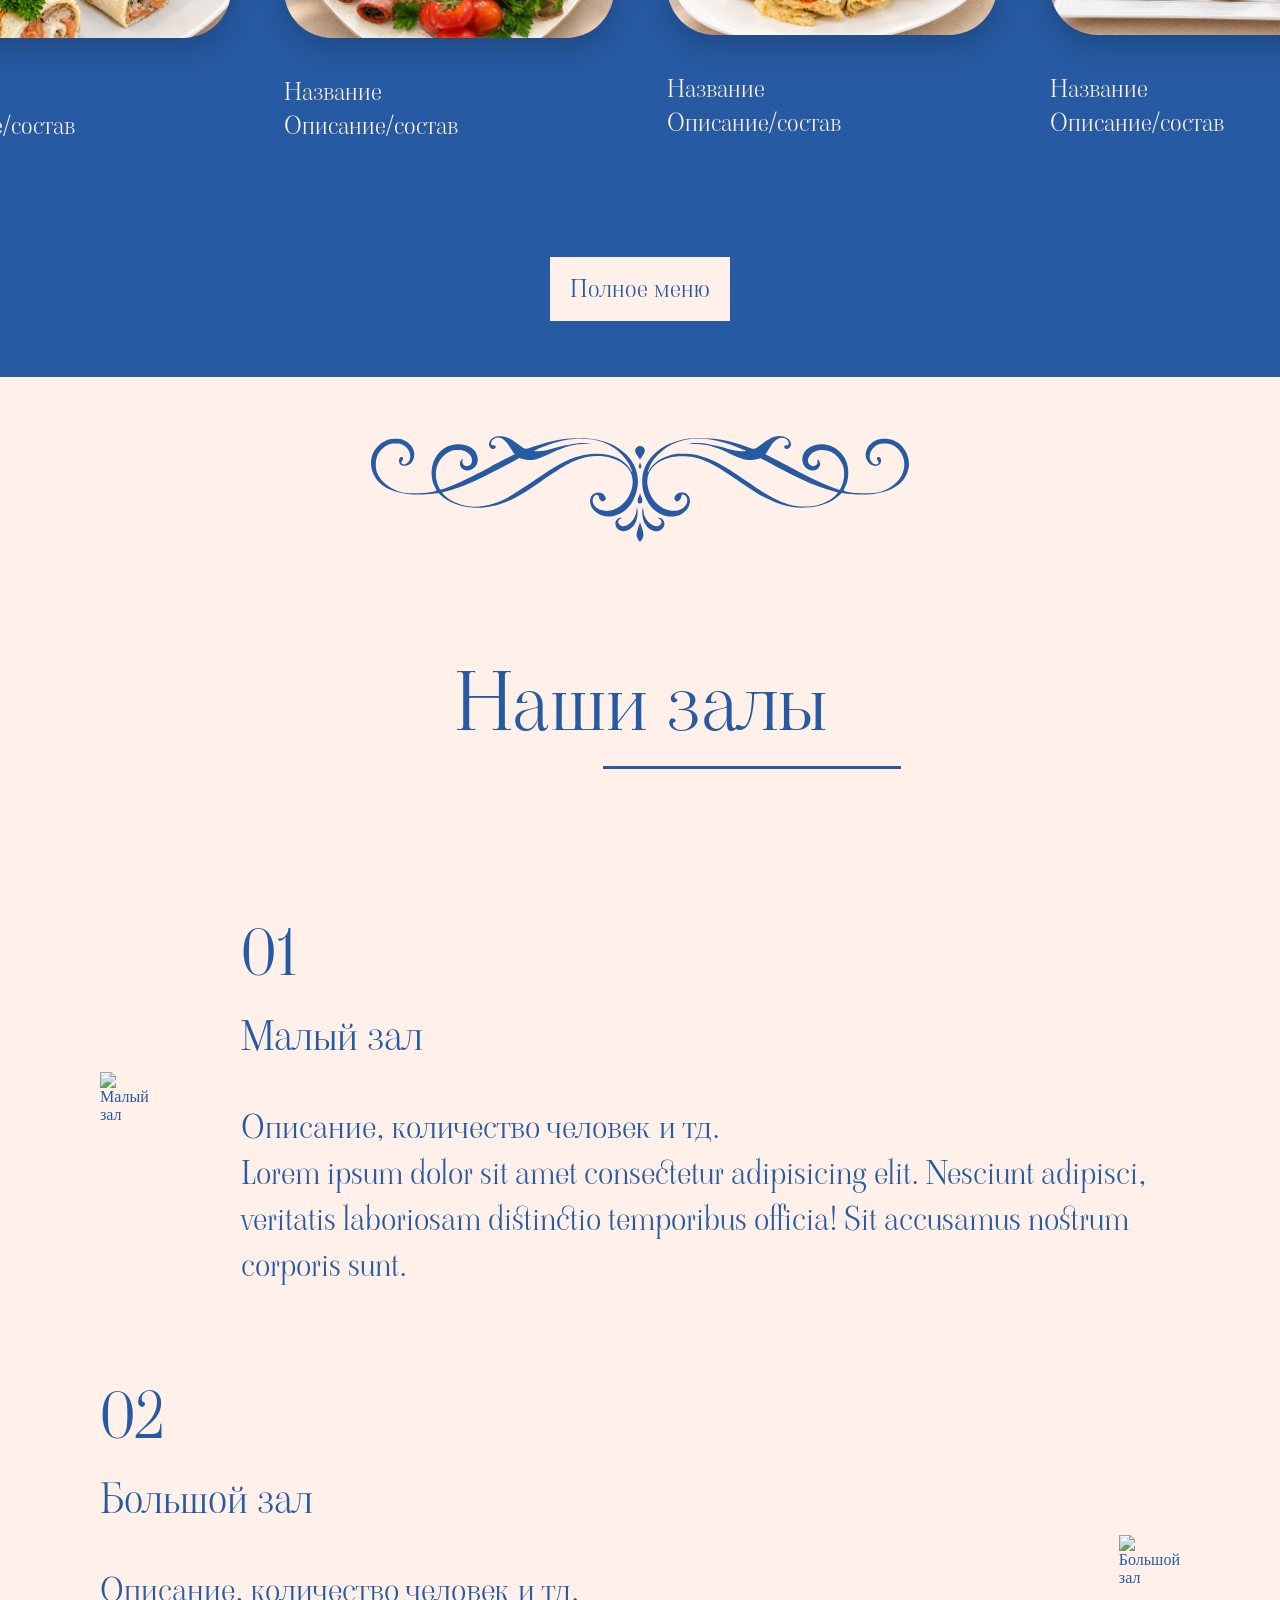
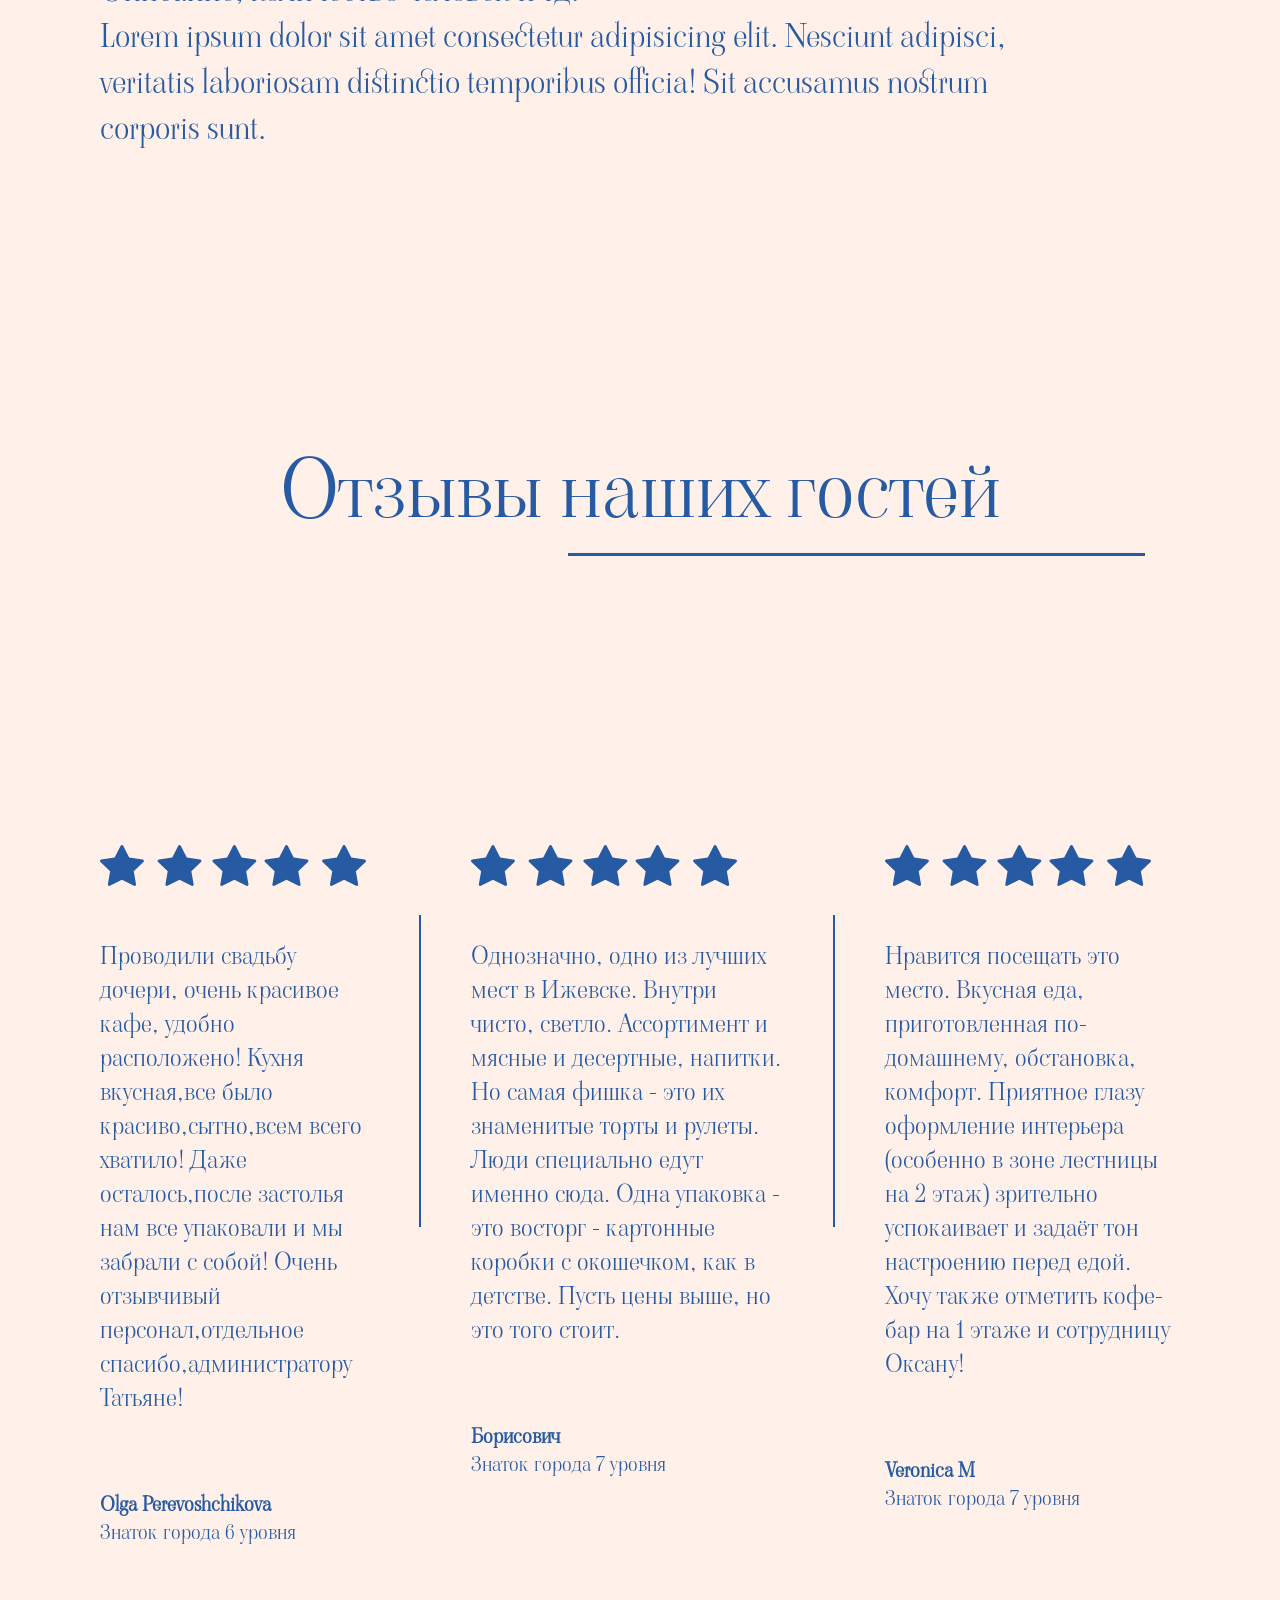
==== commit d8d89e37: "Update index.html" ====
--- a/index.html
+++ b/index.html
@@ -51,7 +51,7 @@
             <div class="about-us-items-image">
                 <div class="image-border"></div>
                 <div class="image-placeholder">
-                    <img src="../vostorg/img/сметанник.png" alt="">
+                    <img src="img/сметанник.png" alt="">
                 </div>
             </div>
         </div>
@@ -61,7 +61,7 @@
         <div class="menu-title">
             <p>Меню</p>
         </div>
-        <img src="../vostorg/img/menu_line_beige.svg" alt="">
+        <img src="img/menu_line_beige.svg" alt="">
         <div class="menu-nav">
             <p class="menu-nav-p active" data-target="buffet">Фуршетное меню</p>
             <p class="menu-nav-p" data-target="banquet">Банкетное меню</p>
@@ -72,66 +72,66 @@
         <div class="menu-images">
             <div class="menu-image active" id="buffet">
                 <div class="menu-image-case">
+                    <img src="img/фуршетноеМеню1.png" alt="Фуршетное меню">
+                    <p>Название</p>
+                    <p>Описание/состав</p>
+                </div>
+                <div class="menu-image-case">
+                    <img src="img/фуршетноеМеню2.png" alt="Фуршетное меню">
+                    <p>Название</p>
+                    <p>Описание/состав</p>
+                </div>
+                <div class="menu-image-case">
+                    <img src="img/фуршетноеМеню3.png" alt="Фуршетное меню">
+                    <p>Название</p>
+                    <p>Описание/состав</p>
+                </div>
+                <div class="menu-image-case">
+                    <img src="img/фуршетноеМеню4.png" alt="Фуршетное меню">
+                    <p>Название</p>
+                    <p>Описание/состав</p>
+                </div>
+            </div>
+            <div class="menu-image" id="banquet">
+                <div class="menu-image-case">
+                    <img src="img/фуршетноеМеню2.png" alt="Фуршетное меню">
+                    <p>Название</p>
+                    <p>Описание/состав</p>
+                </div>
+                <div class="menu-image-case">
+                    <img src="img/фуршетноеМеню3.png" alt="Фуршетное меню">
+                    <p>Название</p>
+                    <p>Описание/состав</p>
+                </div>
+                <div class="menu-image-case">
+                    <img src="img/фуршетноеМеню4.png" alt="Фуршетное меню">
+                    <p>Название</p>
+                    <p>Описание/состав</p>
+                </div>
+                <div class="menu-image-case">
+                    <img src="img/фуршетноеМеню1.png" alt="Фуршетное меню">
+                    <p>Название</p>
+                    <p>Описание/состав</p>
+                </div>
+            </div>
+            <div class="menu-image" id="cakes">
+                <div class="menu-image-case">
+                    <img src="img/фуршетноеМеню3.png" alt="Фуршетное меню">
+                    <p>Название</p>
+                    <p>Описание/состав</p>
+                </div>
+                <div class="menu-image-case">
+                    <img src="img/фуршетноеМеню4.png" alt="Фуршетное меню">
+                    <p>Название</p>
+                    <p>Описание/состав</p>
+                </div>
+                <div class="menu-image-case">
                     <img src="../vostorg/img/фуршетноеМеню1.png" alt="Фуршетное меню">
                     <p>Название</p>
                     <p>Описание/состав</p>
                 </div>
                 <div class="menu-image-case">
-                    <img src="../vostorg/img/фуршетноеМеню2.png" alt="Фуршетное меню">
-                    <p>Название</p>
-                    <p>Описание/состав</p>
-                </div>
-                <div class="menu-image-case">
-                    <img src="../vostorg/img/фуршетноеМеню3.png" alt="Фуршетное меню">
-                    <p>Название</p>
-                    <p>Описание/состав</p>
-                </div>
-                <div class="menu-image-case">
-                    <img src="../vostorg/img/фуршетноеМеню4.png" alt="Фуршетное меню">
-                    <p>Название</p>
-                    <p>Описание/состав</p>
-                </div>
-            </div>
-            <div class="menu-image" id="banquet">
-                <div class="menu-image-case">
-                    <img src="../vostorg/img/фуршетноеМеню2.png" alt="Фуршетное меню">
-                    <p>Название</p>
-                    <p>Описание/состав</p>
-                </div>
-                <div class="menu-image-case">
-                    <img src="../vostorg/img/фуршетноеМеню3.png" alt="Фуршетное меню">
-                    <p>Название</p>
-                    <p>Описание/состав</p>
-                </div>
-                <div class="menu-image-case">
-                    <img src="../vostorg/img/фуршетноеМеню4.png" alt="Фуршетное меню">
-                    <p>Название</p>
-                    <p>Описание/состав</p>
-                </div>
-                <div class="menu-image-case">
-                    <img src="../vostorg/img/фуршетноеМеню1.png" alt="Фуршетное меню">
-                    <p>Название</p>
-                    <p>Описание/состав</p>
-                </div>
-            </div>
-            <div class="menu-image" id="cakes">
-                <div class="menu-image-case">
-                    <img src="../vostorg/img/фуршетноеМеню3.png" alt="Фуршетное меню">
-                    <p>Название</p>
-                    <p>Описание/состав</p>
-                </div>
-                <div class="menu-image-case">
-                    <img src="../vostorg/img/фуршетноеМеню4.png" alt="Фуршетное меню">
-                    <p>Название</p>
-                    <p>Описание/состав</p>
-                </div>
-                <div class="menu-image-case">
-                    <img src="../vostorg/img/фуршетноеМеню1.png" alt="Фуршетное меню">
-                    <p>Название</p>
-                    <p>Описание/состав</p>
-                </div>
-                <div class="menu-image-case">
-                    <img src="../vostorg/img/фуршетноеМеню2.png" alt="Фуршетное меню">
+                    <img src="img/фуршетноеМеню2.png" alt="Фуршетное меню">
                     <p>Название</p>
                     <p>Описание/состав</p>
                 </div>
@@ -140,7 +140,7 @@
         <button>Полное меню</button>
     </div>
     <div class="pattern">
-        <img src="../vostorg/img/yzorSin.svg" alt="">
+        <img src="img/yzorSin.svg" alt="">
     </div>
     <div class="hall">
         <p class="hall-title">Наши залы</p>
@@ -168,7 +168,7 @@
         <div class="reviews-block-base">
             <div class="reviews">
                 <div class="stars">
-                    <img src="../vostorg/img/stars.svg" alt="5 звезд">
+                    <img src="img/stars.svg" alt="5 звезд">
                 </div>
                 <div class="reviews-text">
                     <p>Проводили свадьбу дочери, очень красивое кафе, удобно расположено! Кухня вкусная,все было красиво,сытно,всем всего хватило! Даже осталось,после застолья нам все упаковали и мы забрали с собой! Очень отзывчивый персонал,отдельное спасибо,администратору Татьяне!</p>
@@ -180,7 +180,7 @@
             </div>
             <div class="reviews">
                 <div class="stars">
-                    <img src="../vostorg/img/stars.svg" alt="5 звезд">
+                    <img src="img/stars.svg" alt="5 звезд">
                 </div>
                 <div class="reviews-text">
                     <p>Однозначно, одно из лучших мест в Ижевске. Внутри чисто, светло. Ассортимент и мясные и десертные, напитки. Но самая фишка - это их знаменитые торты и рулеты. Люди специально едут именно сюда. Одна упаковка - это восторг - картонные коробки с окошечком, как в детстве. Пусть цены выше, но это того стоит.</p>
@@ -192,7 +192,7 @@
             </div>
             <div class="reviews">
                 <div class="stars">
-                    <img src="../vostorg/img/stars.svg" alt="5 звезд">
+                    <img src="img/stars.svg" alt="5 звезд">
                 </div>
                 <div class="reviews-text">
                     <p>Нравится посещать это место. Вкусная еда, приготовленная по-домашнему, обстановка, комфорт. Приятное глазу оформление интерьера (особенно в зоне лестницы на 2 этаж) зрительно успокаивает и задаёт тон настроению перед едой. Хочу также отметить кофе-бар на 1 этаже и сотрудницу Оксану!</p>
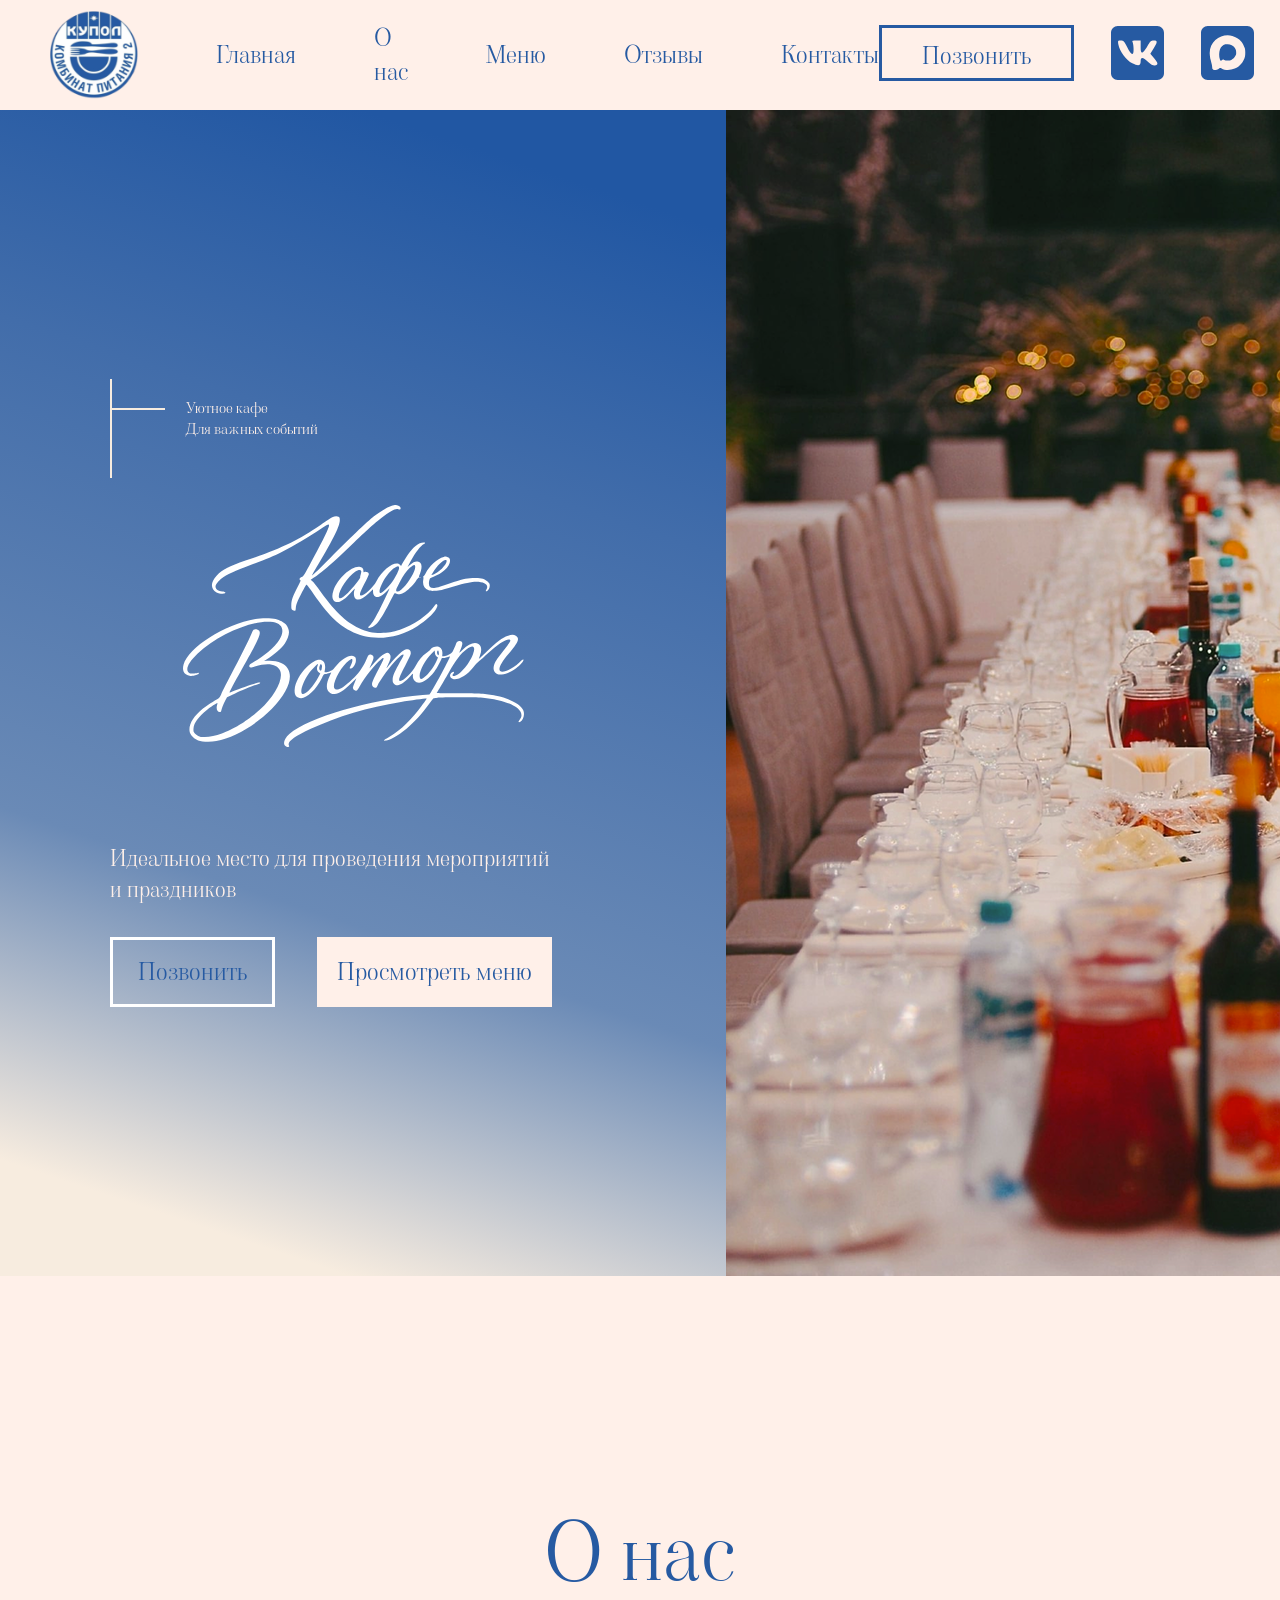
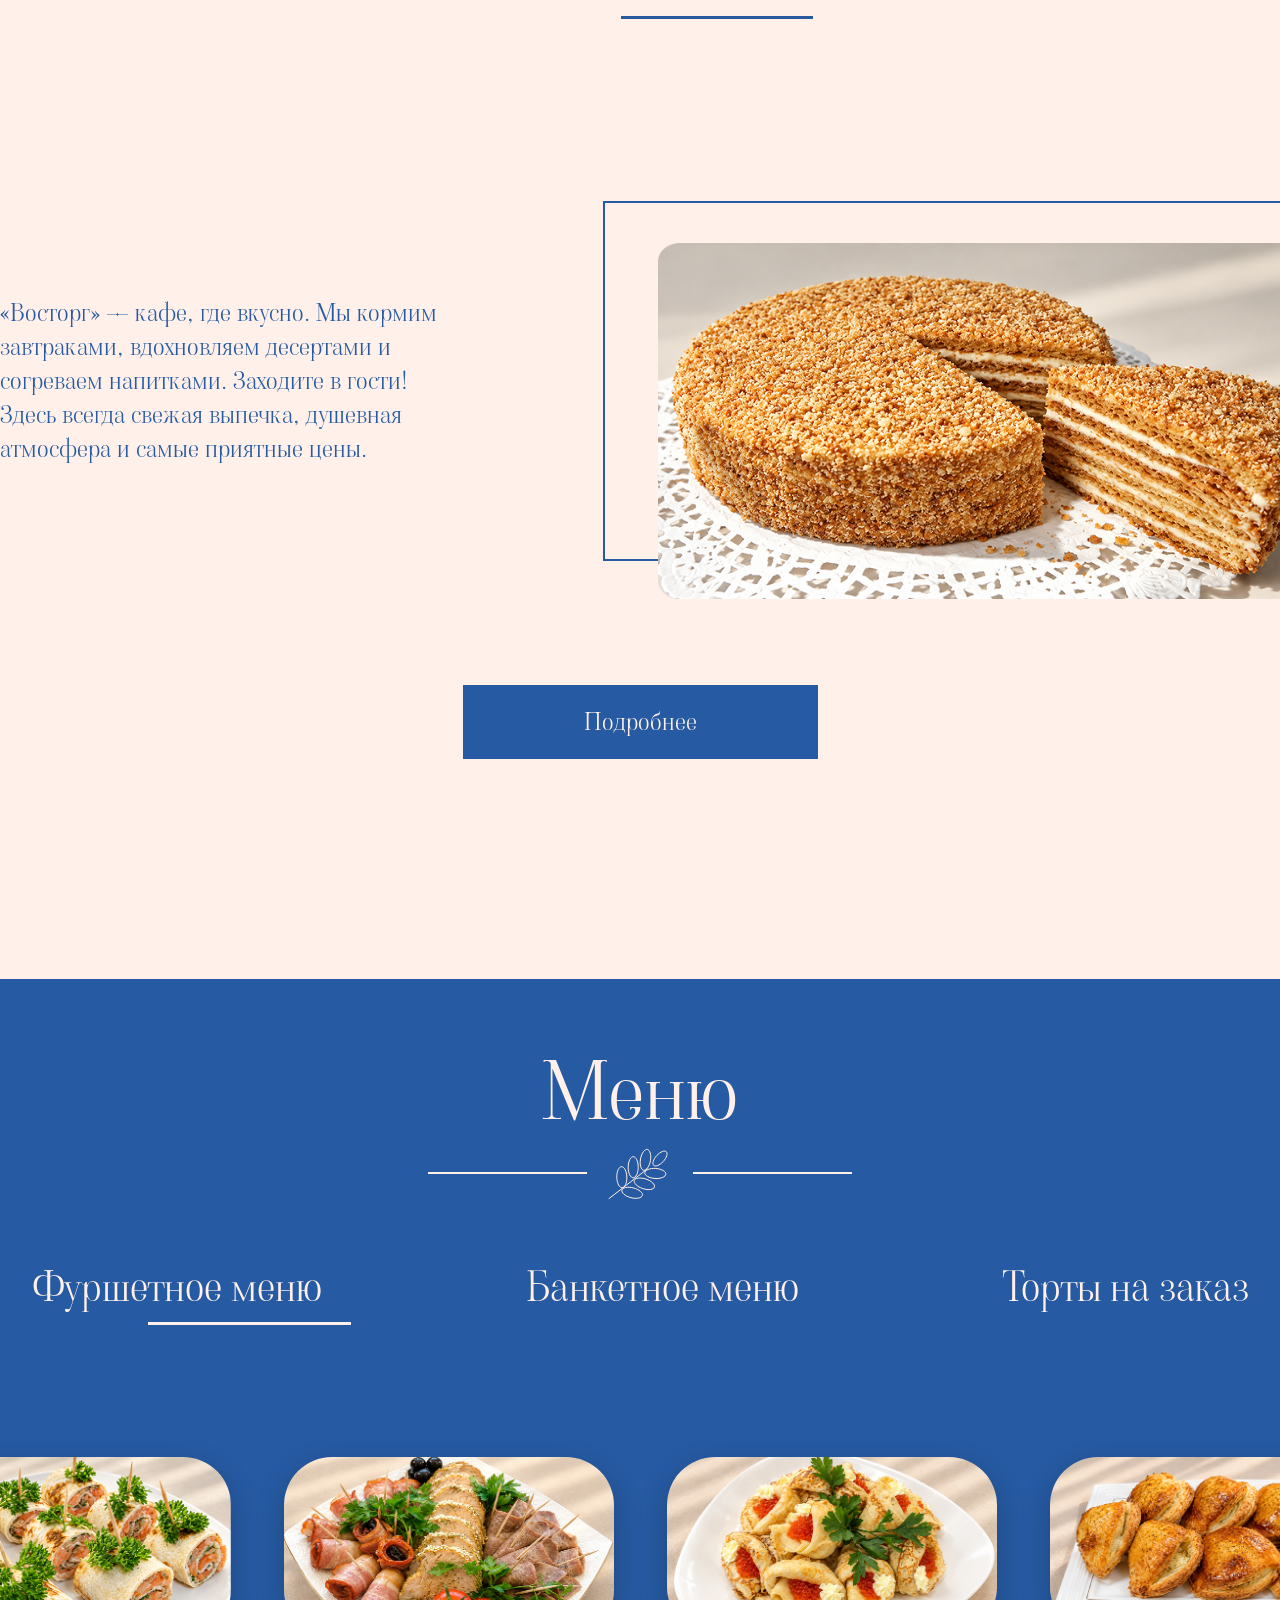
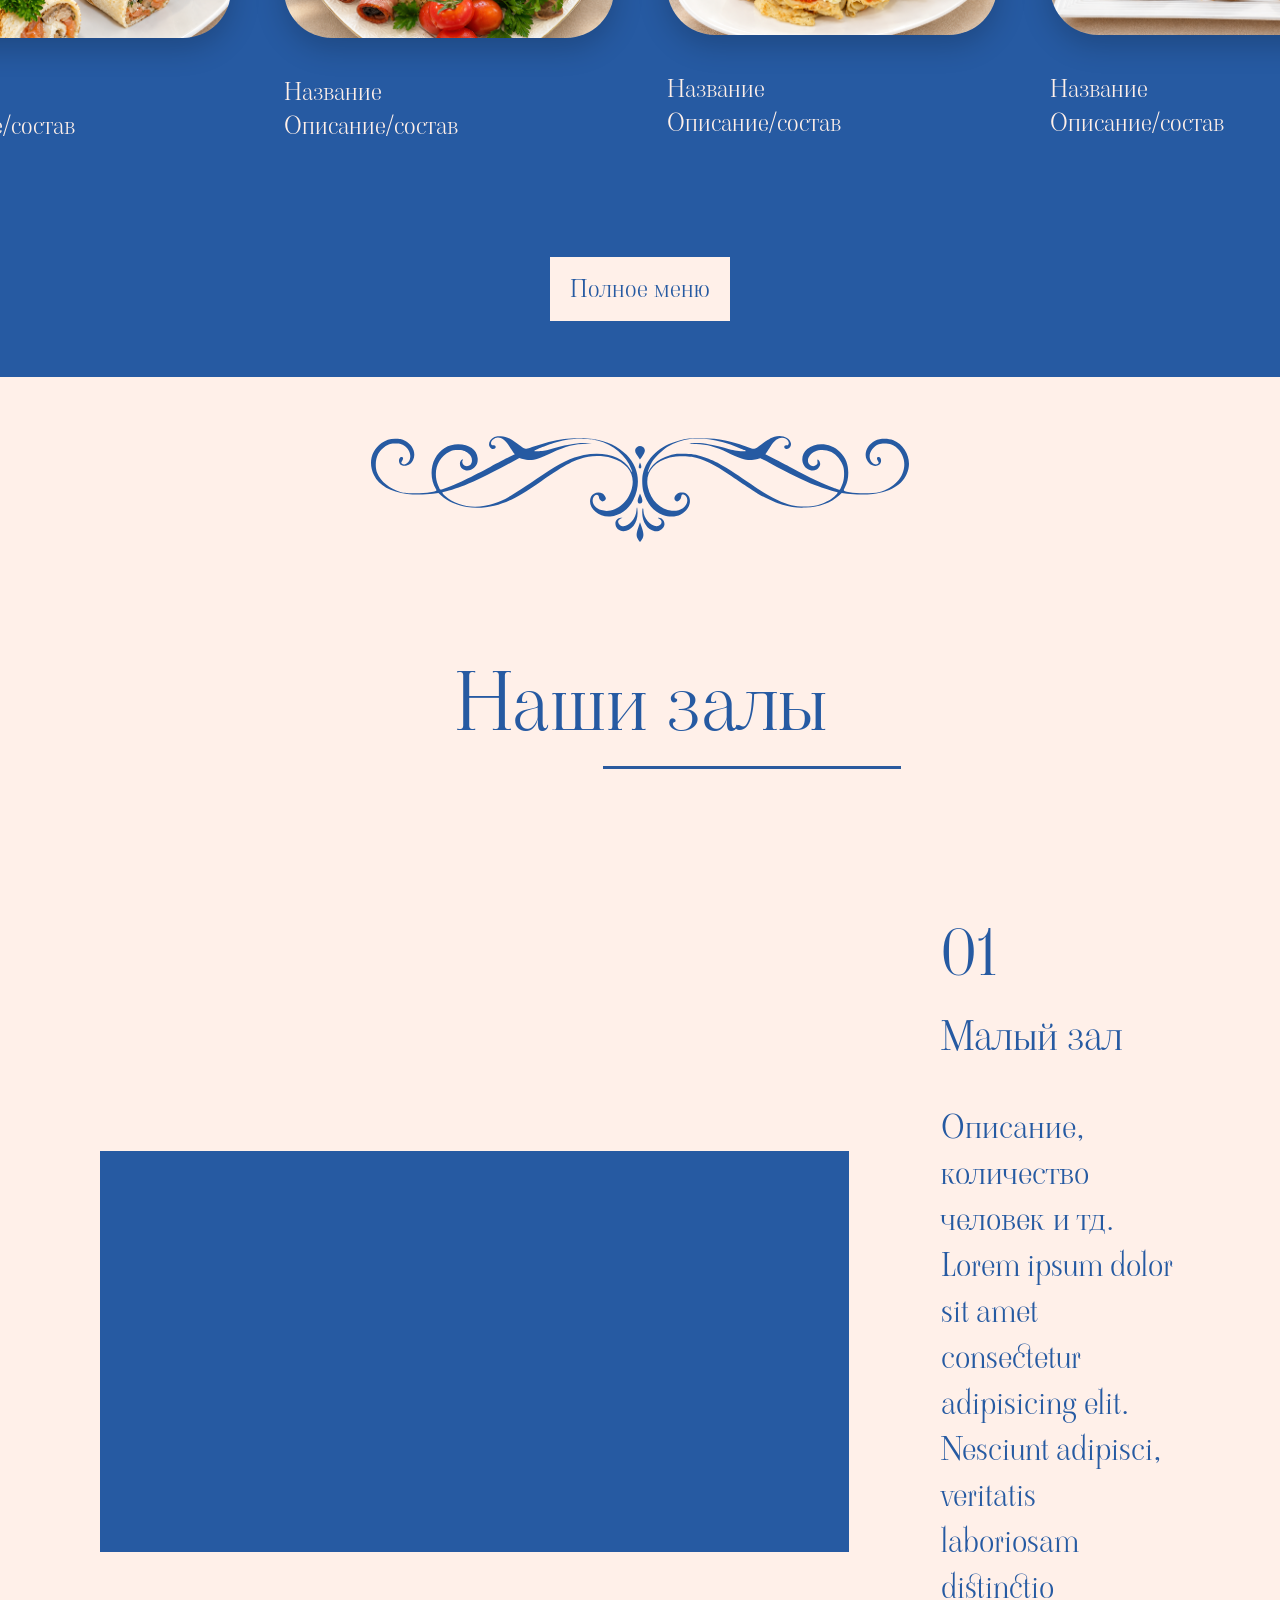
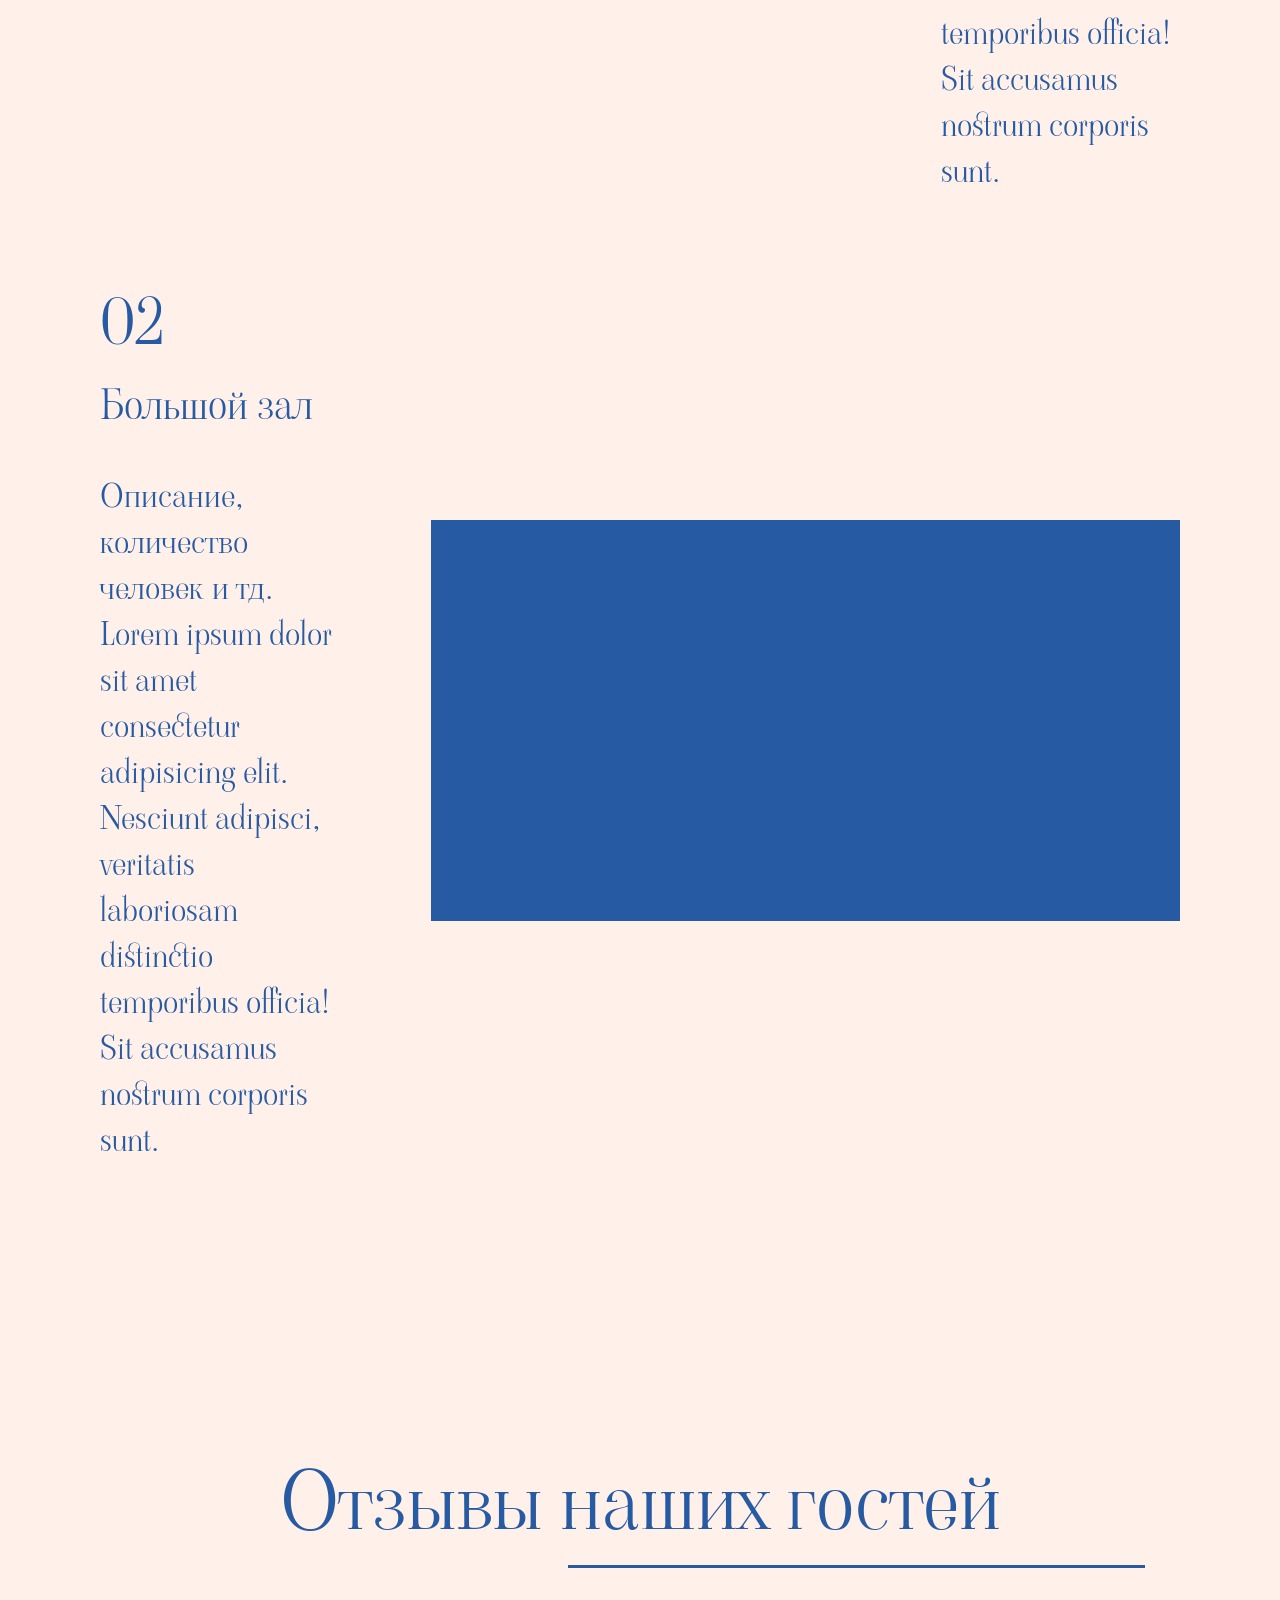
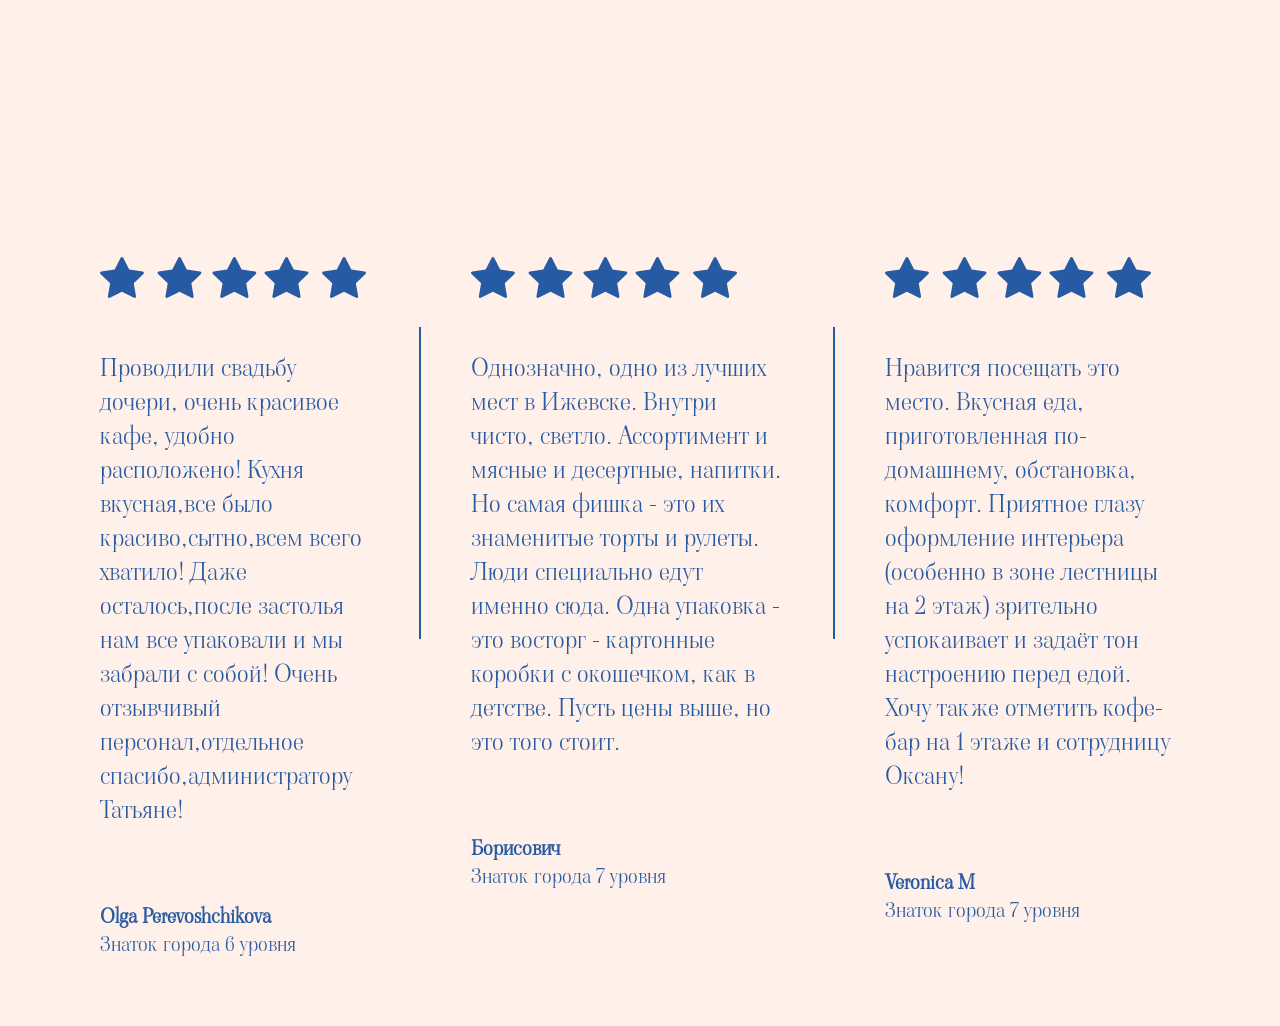
==== commit c651cfab: "Update index.html" ====
--- a/index.html
+++ b/index.html
@@ -145,7 +145,7 @@
     <div class="hall">
         <p class="hall-title">Наши залы</p>
         <div class="first-hall">
-            <img src="../vostorg/img/вместоЗала.png" alt="Малый зал">
+            <img src="img/вместоЗала.png" alt="Малый зал">
             <div class="first-hall-text">
                 <p class="hall-text-num">01</p>
                 <p class="hall-text-title">Малый зал</p>
@@ -158,7 +158,7 @@
                 <p class="hall-text-title">Большой зал</p>
                 <p class="hall-text-description">Описание, количество человек и тд. <br> Lorem ipsum dolor sit amet consectetur adipisicing elit. Nesciunt adipisci, veritatis laboriosam distinctio temporibus officia! Sit accusamus nostrum corporis sunt.</p>
             </div>
-            <img src="../vostorg/img/вместоЗала.png" alt="Большой зал">
+            <img src="img/вместоЗала.png" alt="Большой зал">
         </div>
     </div>
     <div class="feedback" id="feedback">
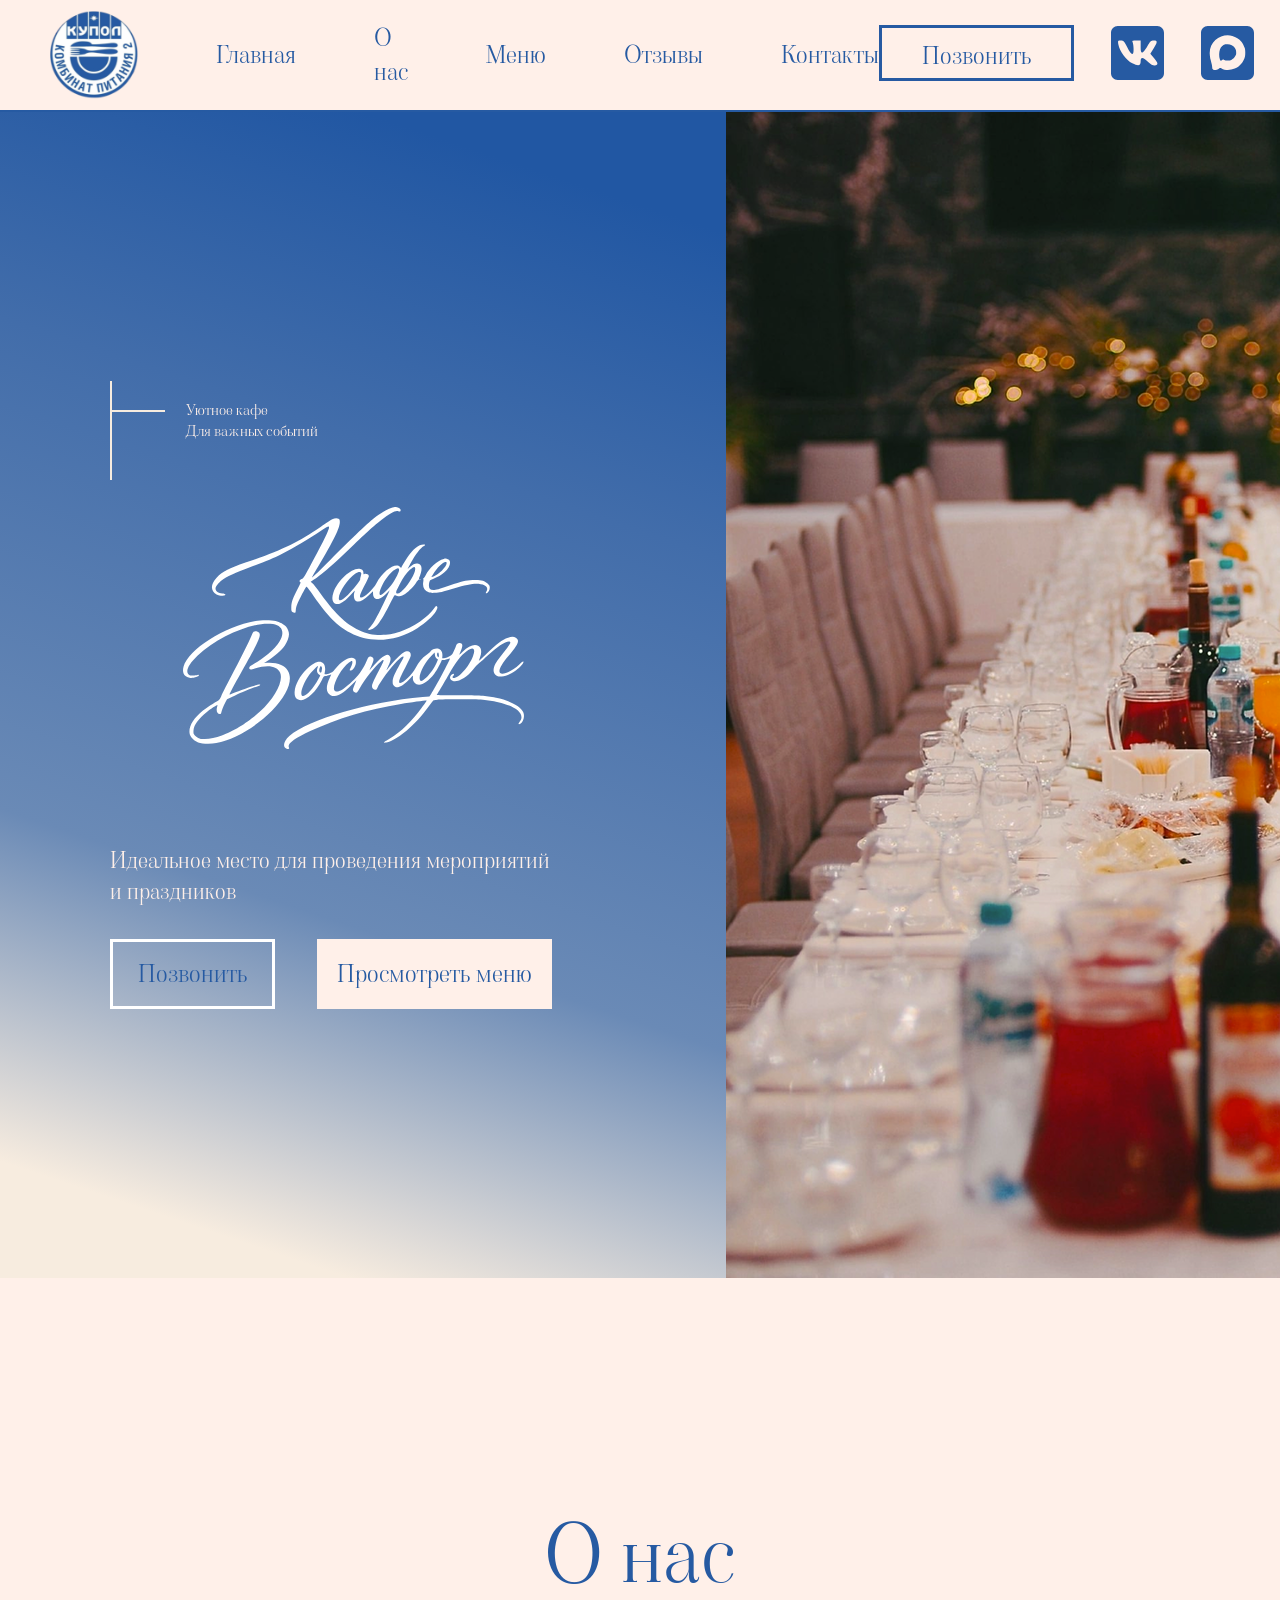
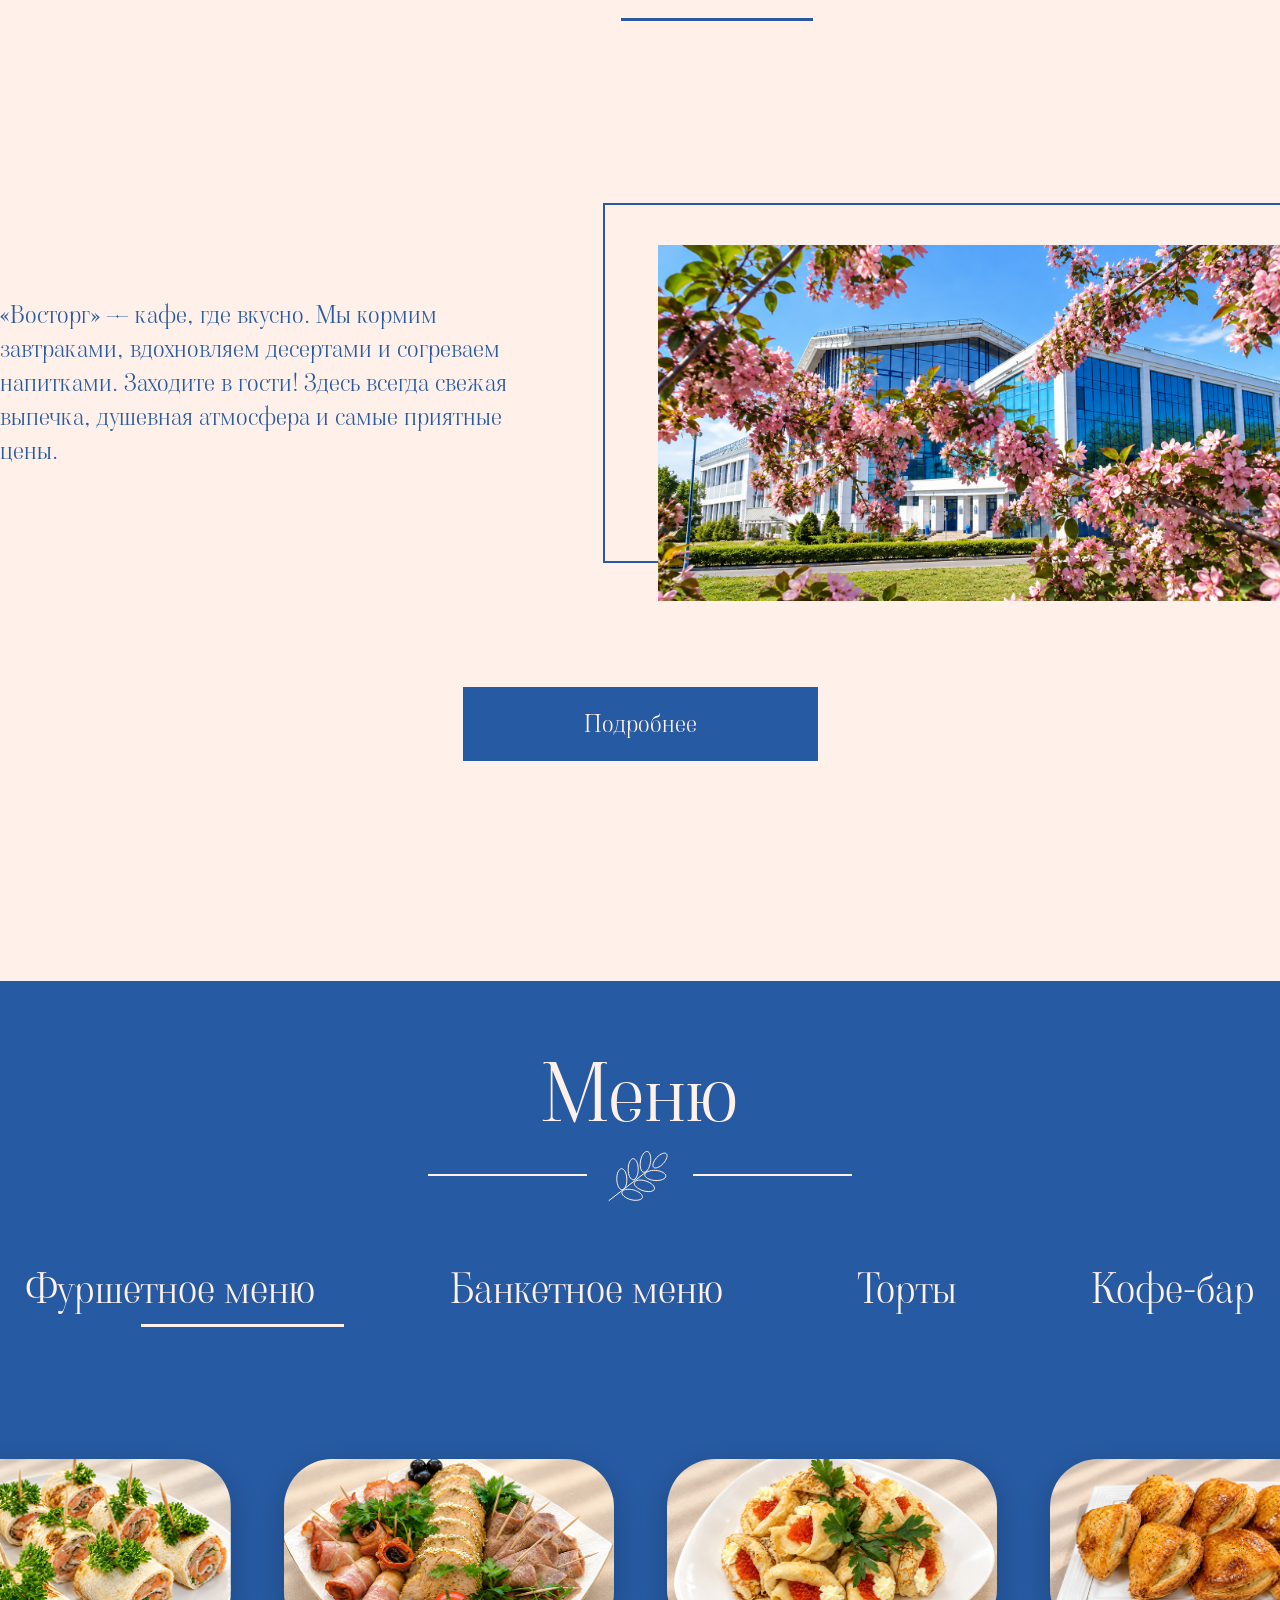
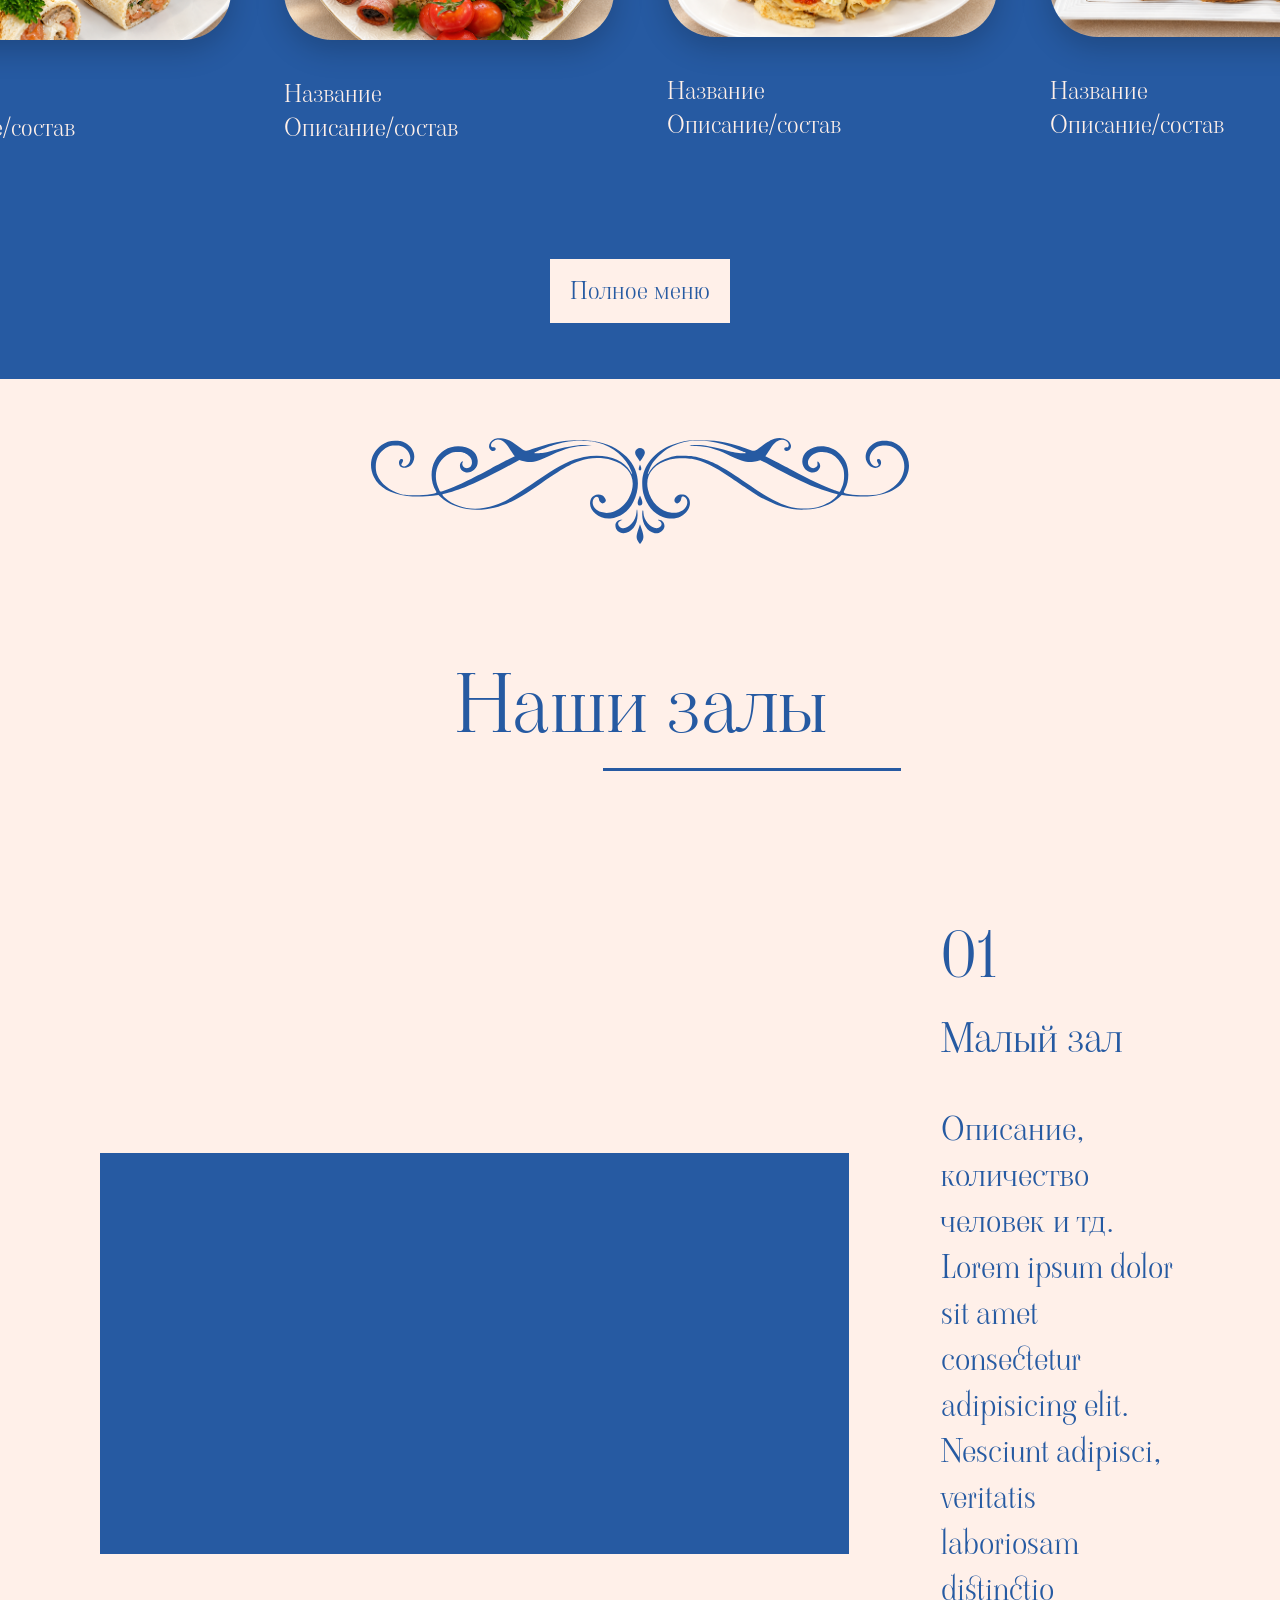
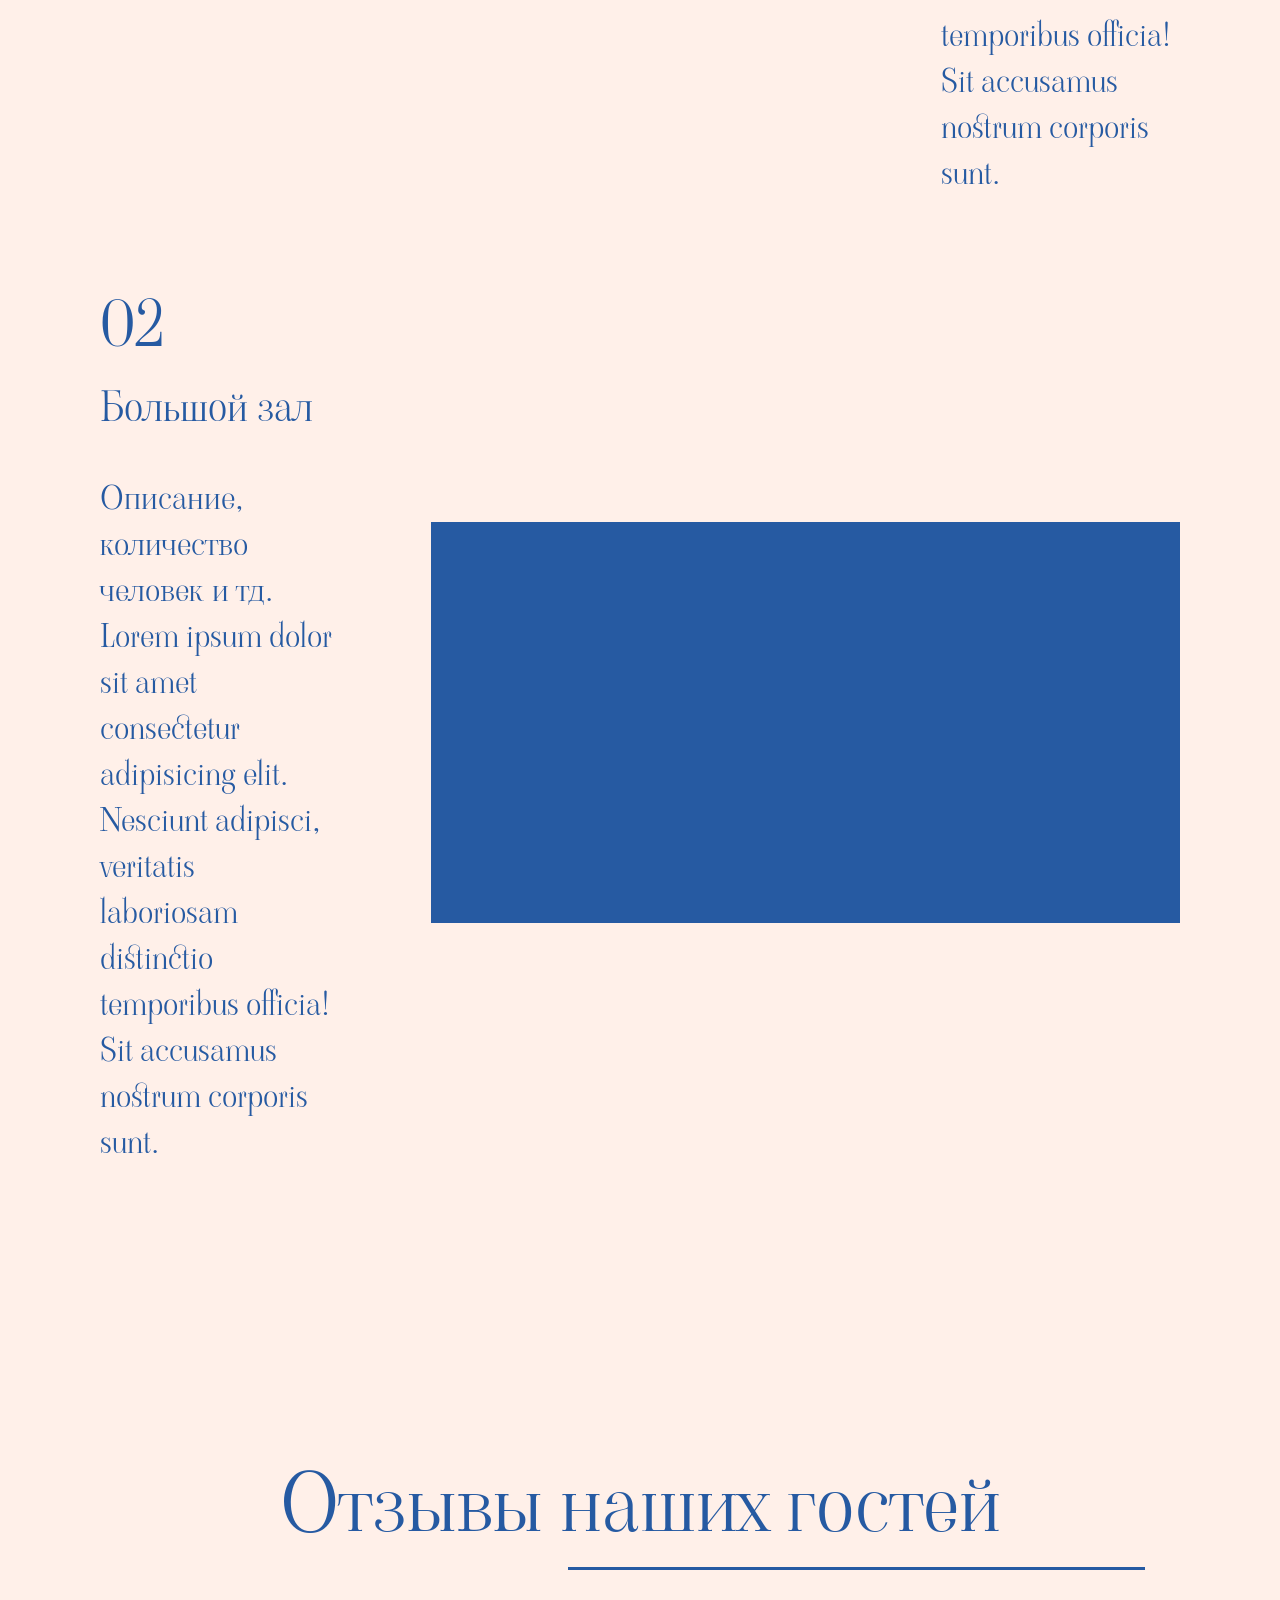
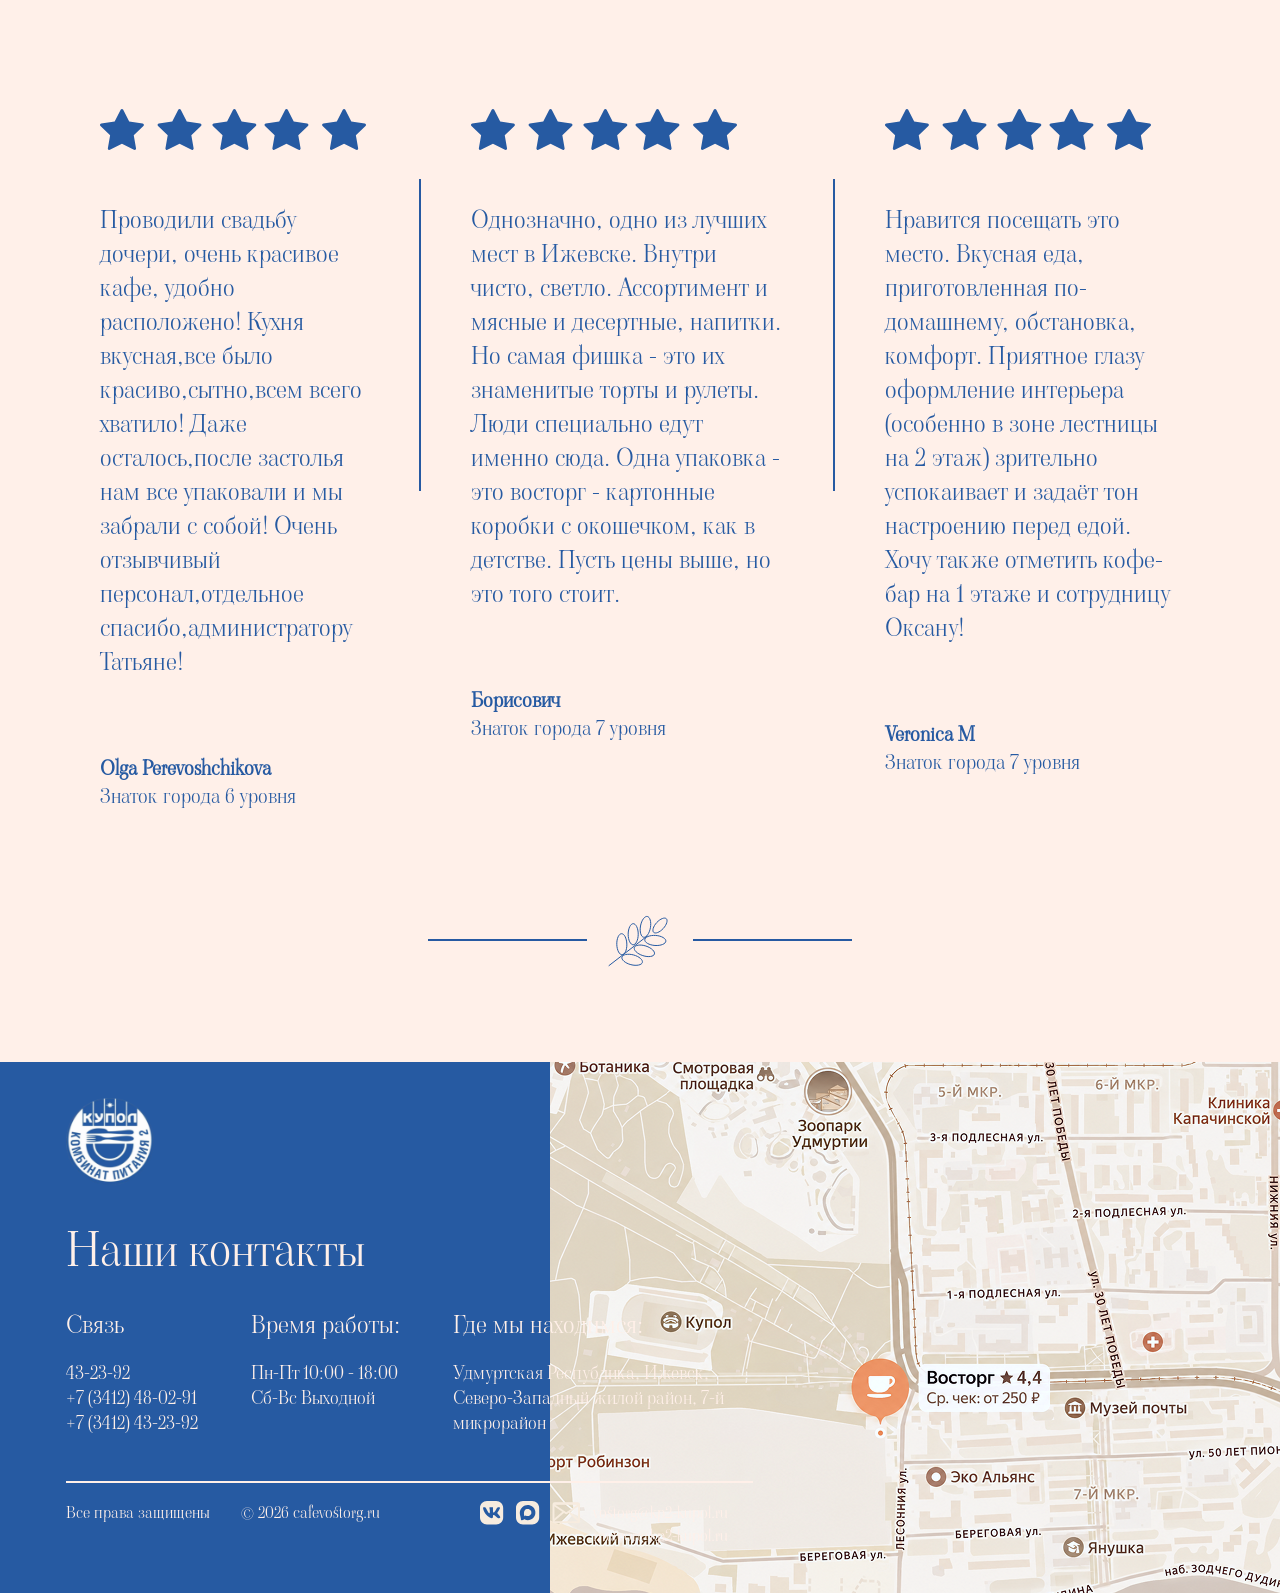
==== commit cfa0ff8f: "Add files via upload" ====
--- a/index.html
+++ b/index.html
@@ -17,10 +17,10 @@
             <a href="#about-us">О нас</a>
             <a href="#menu">Меню</a>
             <a href="#feedback">Отзывы</a>
-            <a href="#">Контакты</a>
+            <a href="#footer">Контакты</a>
         </div>
         <div class="contacts">
-            <button>Позвонить</button>
+            <button id="open-call-modal">Позвонить</button>
             <a href="https://vk.ru/club92098046"><img src="img/vk3.svg" alt="ВКонтакте"></a>
             <a href="#"><img src="img/max3.svg" alt="Макс"></a>
         </div>
@@ -39,7 +39,7 @@
             </div>
         </div>
         <div class="main-foto">
-            <img src="img/image_1.png" alt="">
+            <img src="img/Главное.png" alt="">
         </div>
     </div>
     <div class="about-us" id="about-us">
@@ -51,11 +51,11 @@
             <div class="about-us-items-image">
                 <div class="image-border"></div>
                 <div class="image-placeholder">
-                    <img src="img/сметанник.png" alt="">
-                </div>
-            </div>
-        </div>
-        <button>Подробнее</button>
+                    <img src="img/онасФото.png" alt="">
+                </div>
+            </div>
+        </div>
+        <button onclick="window.location.href='about-us.html'">Подробнее</button>
     </div>
     <div class="menu" id="menu">
         <div class="menu-title">
@@ -65,11 +65,12 @@
         <div class="menu-nav">
             <p class="menu-nav-p active" data-target="buffet">Фуршетное меню</p>
             <p class="menu-nav-p" data-target="banquet">Банкетное меню</p>
-            <p class="menu-nav-p" data-target="cakes">Торты на заказ</p>
+            <p class="menu-nav-p" data-target="cakes">Торты</p>
+            <p class="menu-nav-p" data-target="coffee-bar">Кофе-бар</p>
         </div>
 
     <!-- Контейнер для фотографий -->
-        <div class="menu-images">
+<div class="menu-images">
             <div class="menu-image active" id="buffet">
                 <div class="menu-image-case">
                     <img src="img/фуршетноеМеню1.png" alt="Фуршетное меню">
@@ -136,8 +137,30 @@
                     <p>Описание/состав</p>
                 </div>
             </div>
-        </div>
-        <button>Полное меню</button>
+            <div class="menu-image" id="coffee-bar">
+                <div class="menu-image-case">
+                    <img src="img/фуршетноеМеню1.png" alt="Фуршетное меню">
+                    <p>Название</p>
+                    <p>Описание/состав</p>
+                </div>
+                <div class="menu-image-case">
+                    <img src="img/фуршетноеМеню2.png" alt="Фуршетное меню">
+                    <p>Название</p>
+                    <p>Описание/состав</p>
+                </div>
+                <div class="menu-image-case">
+                    <img src="img/фуршетноеМеню3.png" alt="Фуршетное меню">
+                    <p>Название</p>
+                    <p>Описание/состав</p>
+                </div>
+                <div class="menu-image-case">
+                    <img src="img/фуршетноеМеню4.png" alt="Фуршетное меню">
+                    <p>Название</p>
+                    <p>Описание/состав</p>
+                </div>
+            </div>
+        </div>
+        <button onclick="window.location.href='menu.html'">Полное меню</button>
     </div>
     <div class="pattern">
         <img src="img/yzorSin.svg" alt="">
@@ -204,6 +227,50 @@
             </div>
         </div>    
     </div>
+    <div class="line-millet">
+        <img src="img/millet.svg" alt="">
+    </div>
+    <footer id="footer">
+        <div class="footer-content">
+            <div class="footer-info">
+                <img src="img/logoKP.svg" alt="">
+                <p class="footer-info-title">Наши контакты</p>
+                <div class="footer-info-text">
+                    <div class="footer-info-text-connection">
+                        <p class="footer-info-text-connection-items">Связь</p>
+                        <p>43-23-92 <br> +7 (3412) 48-02-91 <br> +7 (3412) 43-23-92</p>
+                    </div>
+                    <div class="time">
+                        <p class="footer-info-text-connection-items">Время работы:</p>
+                        <p>Пн-Пт 10:00 - 18:00 <br> Сб-Вс Выходной</p>
+                    </div>
+                    <div class="address">
+                        <p class="footer-info-text-connection-items">Где мы находимся:</p>
+                        <p>Удмуртская Республика, Ижевск, Северо-Западный жилой район, 7-й микрорайон</p>
+                    </div>
+                </div>
+                <div class="footer-bottom">
+                    <div class="footer-bottom-text">
+                        <p>Все права защищены</p>
+                        <p>© 2026 cafevostorg.ru</p>
+                    </div>
+                    <div class="footer-bottom-social-network">
+                        <a href="https://vk.ru/club92098046"><img src="img/vkWihite.svg" alt="ВКонтакте"></a>
+                        <a href="#"><img src="img/maxWhite.svg" alt="Макс"></a>
+                        <img src="img/почта.svg" alt="почта" class="footer-post">
+                        <div class="footer-post-address">
+                            <a href="mailto:vostorg@kp2-kupol.ru">
+                                <p>vostorg@kp2-kupol.ru</p>
+                            </a>
+                            <a href="mailto:meteor@kp2-kupol.ru">
+                                <p>meteor@kp2-kupol.ru</p>
+                            </a>
+                        </div>
+                    </div>
+                </div>
+            </div>
+        </div>
+    </footer>
 
 <script>
     $(document).ready(function() {
@@ -225,7 +292,27 @@
             // 5. Находим блок с картинкой, у которого id совпадает с targetId, и показываем его
             $('#' + targetId).addClass('active');
         });
+        $('#open-call-modal').click(function() {
+            $('#call-modal').css('display', 'flex');
+        });
+
+        $('.modal-close').click(function() {
+            $('#call-modal').hide();
+        });
+
+        $('#call-modal').click(function(e) {
+            if (e.target === this) $(this).hide();
+        });
     });
 </script>
+
+<div class="modal-overlay" id="call-modal">
+    <div class="modal-window">
+        <span class="modal-close">&times;</span>
+        <a href="tel:+73412480291">+7 (3412) 48-02-91</a>
+        <a href="tel:+73412432392">+7 (3412) 43-23-92</a>
+    </div>
+</div>
+
 </body>
-</html>
+</html>
--- a/css/style.css
+++ b/css/style.css
@@ -23,6 +23,8 @@
   justify-content: space-between;
   padding: 0 50px 0 50px;
   align-items: center;
+  border-bottom: 2px solid #265AA2;
+  box-shadow: 0px 4px 4px rgba(0, 0, 0, 0.25);
 }
 
 .nav {
@@ -163,7 +165,7 @@
 .about-us-items {
   display: flex;
   justify-content: center;
-  gap: 150px;
+  gap: 83px;
   margin-top: 182px;
 }
 
@@ -207,7 +209,7 @@
   text-align: center;
 }
 
-.menu-title {
+.menu-title, .menu-title-items {
   font-family: Viaoda;
   font-size: 5em;
   color: #265AA2;
@@ -218,7 +220,7 @@
 .menu-nav {
   display: flex;
   justify-content: center;
-  gap: 204px;
+  gap: 135px;
   margin: 54px auto 132px auto;
   font-family: Viaoda;
   font-size: 40px;
@@ -226,13 +228,13 @@
   cursor: pointer;
 }
 
-.menu-nav-p {
+.menu-nav-p, .menu-nav-items {
   display: inline-block;
   position: relative;
   padding-bottom: 10px;
 }
 
-.menu-nav-p::after {
+.menu-nav-p::after, .menu-nav-items::after {
   content: "";
   position: absolute;
   bottom: 0;
@@ -243,11 +245,11 @@
   transition: width 0.4s ease;
 }
 
-.menu-nav-p:hover::after {
+.menu-nav-p:hover::after, .menu-nav-items:hover::after {
   width: 70%;
 }
 
-.menu-images {
+.menu-images, .menu-content {
   display: flex;
   justify-content: center;
   margin-top: 50px;
@@ -286,7 +288,7 @@
   margin-bottom: 33px;
 }
 
-.menu-nav-p.active::after {
+.menu-nav-p.active::after, .active.menu-nav-items::after {
   width: 70%;
 }
 
@@ -320,7 +322,7 @@
   left: 40%;
   width: 80%;
   height: 3px;
-  background-color: #2a5a9e;
+  background-color: #265AA2;
 }
 
 .first-hall, .second-hall {
@@ -362,7 +364,7 @@
 }
 
 .reviews-block-base {
-  padding: 150px 100px 68px 100px;
+  padding: 0px 100px 105px 100px;
   display: flex;
   justify-content: center;
   gap: 100px;
@@ -393,4 +395,329 @@
   padding-top: 47px;
   padding-bottom: 75px;
   font-size: 24px;
+}
+
+.line-millet {
+  text-align: center;
+  background: #FFF0E9;
+  padding-bottom: 90px;
+}
+
+footer {
+  background-color: #265AA2;
+}
+
+.footer-content {
+  display: flex;
+  justify-content: flex-start;
+  background-image: url("../img/map.png");
+  padding-left: 30px;
+  align-items: center;
+  background-position: right center;
+  background-repeat: no-repeat;
+}
+
+.footer-info img {
+  padding-bottom: 26px;
+}
+
+.footer-info {
+  font-family: Viaoda;
+  color: #FFF0E9;
+  padding: 36px;
+}
+
+.footer-info-text {
+  display: flex;
+  justify-content: center;
+  gap: 53px;
+  border-bottom: 2px #FFF0E9 solid;
+  font-size: 18px;
+  padding-bottom: 46px;
+}
+
+.footer-info-text-connection-items {
+  font-size: 24px;
+  padding: 25px 0 18px 0;
+}
+
+.footer-info-title {
+  font-size: 46px;
+}
+
+.address {
+  max-width: 300px;
+}
+
+.footer-bottom {
+  display: flex;
+  gap: 100px;
+  padding-top: 18px;
+}
+
+.footer-bottom-text {
+  display: flex;
+  gap: 31px;
+}
+
+.footer-bottom-social-network {
+  display: flex;
+  gap: 12px;
+}
+
+.footer-post {
+  width: 29px;
+  height: 24px;
+}
+
+.container-menu {
+  background-color: #FFF0E9;
+  color: #265AA2;
+}
+
+.all-menu {
+  text-align: center;
+}
+
+.menu-title-items {
+  color: #265AA2;
+  padding-top: 71px;
+}
+
+.menu-nav-items {
+  color: #265AA2;
+}
+
+.menu-nav-items::after {
+  content: "";
+  position: absolute;
+  bottom: 0;
+  left: 40%;
+  width: 0;
+  height: 3px;
+  background-color: #265AA2;
+  transition: width 0.4s ease;
+}
+
+.menu-nav-items:hover::after {
+  width: 70%;
+}
+
+.menu-title-items-img {
+  align-items: center;
+  text-align: center;
+  margin: 0 auto;
+}
+
+.menu-content {
+  color: #265AA2;
+}
+
+.menu-content-info {
+  display: none;
+  animation: fadeIn 0.5s ease-in-out;
+}
+
+.menu-content-info.active {
+  display: flex;
+  justify-content: center;
+  gap: 100px;
+  color: #265AA2;
+}
+
+.menu-text-block h3 {
+  margin-top: 0;
+}
+
+.menu-text-block {
+  text-align: left;
+}
+.menu-text-block h3 {
+  color: #265AA2;
+  font-family: Viaoda;
+  margin-top: 42px;
+  font-size: 32px;
+}
+.menu-text-block h3:first-child {
+  margin-top: 0;
+}
+.menu-text-block p {
+  color: #265AA2;
+  font-family: Viaoda;
+  font-size: 20px;
+}
+
+.menu-subitem {
+  padding-left: 40px;
+}
+
+.menu-image-block img {
+  max-width: 674px;
+  border-radius: 22px;
+  margin-top: 68px;
+  margin-bottom: 68px;
+}
+
+.menu-image-block-right img {
+  max-width: 674px;
+  border-radius: 22px;
+  margin-top: 6px;
+  margin-bottom: 68px;
+}
+
+.container-about-us {
+  background: #FFF0E9;
+  color: #265AA2;
+  font-family: Viaoda;
+}
+
+.menu-title-items-img {
+  display: block;
+  margin: 0 auto 124px auto;
+}
+
+.about-us-titles-wrapper {
+  text-align: center;
+}
+
+.about-us-titles {
+  font-size: 48px;
+  position: relative;
+  display: inline-block;
+  padding-bottom: 10px;
+  margin: 0 auto 71px auto;
+  text-align: center;
+}
+
+.about-us-titles::after {
+  content: "";
+  position: absolute;
+  bottom: 0;
+  left: 40%;
+  width: 80%;
+  height: 3px;
+  background-color: #265AA2;
+}
+
+.about-us-text-center {
+  max-width: 1580px;
+  font-size: 32px;
+  text-align: start;
+  margin: 0 auto 45px auto;
+}
+
+.about-us-text-side {
+  max-width: 713px;
+  font-size: 32px;
+}
+
+.about-us-info-vostorg, .about-us-info-coffee-bar {
+  display: flex;
+  gap: 114px;
+  justify-content: center;
+  margin-bottom: 137px;
+}
+
+.about-us-image-border-vostorg, .about-us-image-border-coffee-bar {
+  width: 747px;
+  height: 540px;
+  z-index: 0;
+  border: #265AA2 3px solid;
+  position: absolute;
+}
+
+.image-vostorg, .image-coffee-bar {
+  position: relative;
+  z-index: 1;
+  top: 47px;
+  left: 47px;
+}
+
+.image-coffee-bar {
+  right: 47px;
+}
+
+.about-us-image-border-coffee-bar {
+  width: 751px;
+  height: 489px;
+}
+
+.about-us-info-coffee-bar {
+  gap: 160px;
+}
+
+.nav-dropdown {
+  position: relative;
+  display: flex;
+  align-items: center;
+}
+
+.dropdown-menu {
+  display: none;
+  position: absolute;
+  top: 100%;
+  left: 50%;
+  transform: translateX(-50%);
+  background-color: #265AA2;
+  min-width: 200px;
+  border-radius: 8px;
+  padding: 10px 0;
+  z-index: 1000;
+}
+
+.nav-dropdown:hover .dropdown-menu {
+  display: block;
+}
+
+.dropdown-menu a {
+  display: block;
+  font-family: Viaoda;
+  color: #FFF0E9;
+  font-size: 20px;
+  text-decoration: none;
+  padding: 12px 25px;
+  text-align: left;
+  transition: background-color 0.3s ease;
+}
+.dropdown-menu a:hover {
+  background-color: rgba(255, 255, 255, 0.1);
+  border-bottom: none;
+}
+
+.modal-overlay {
+  display: none;
+  position: fixed;
+  top: 0;
+  left: 0;
+  width: 100%;
+  height: 100%;
+  background: rgba(0, 0, 0, 0.5);
+  justify-content: center;
+  align-items: center;
+  z-index: 9999;
+}
+
+.modal-window {
+  background: #FFF0E9;
+  padding: 40px 50px;
+  border-radius: 16px;
+  text-align: center;
+  position: relative;
+}
+
+.modal-close {
+  position: absolute;
+  top: 10px;
+  right: 15px;
+  font-size: 30px;
+  color: #265AA2;
+  cursor: pointer;
+}
+
+.modal-window a {
+  display: block;
+  font-family: Viaoda;
+  font-size: 28px;
+  color: #265AA2;
+  margin: 15px 0;
 }/*# sourceMappingURL=style.css.map */
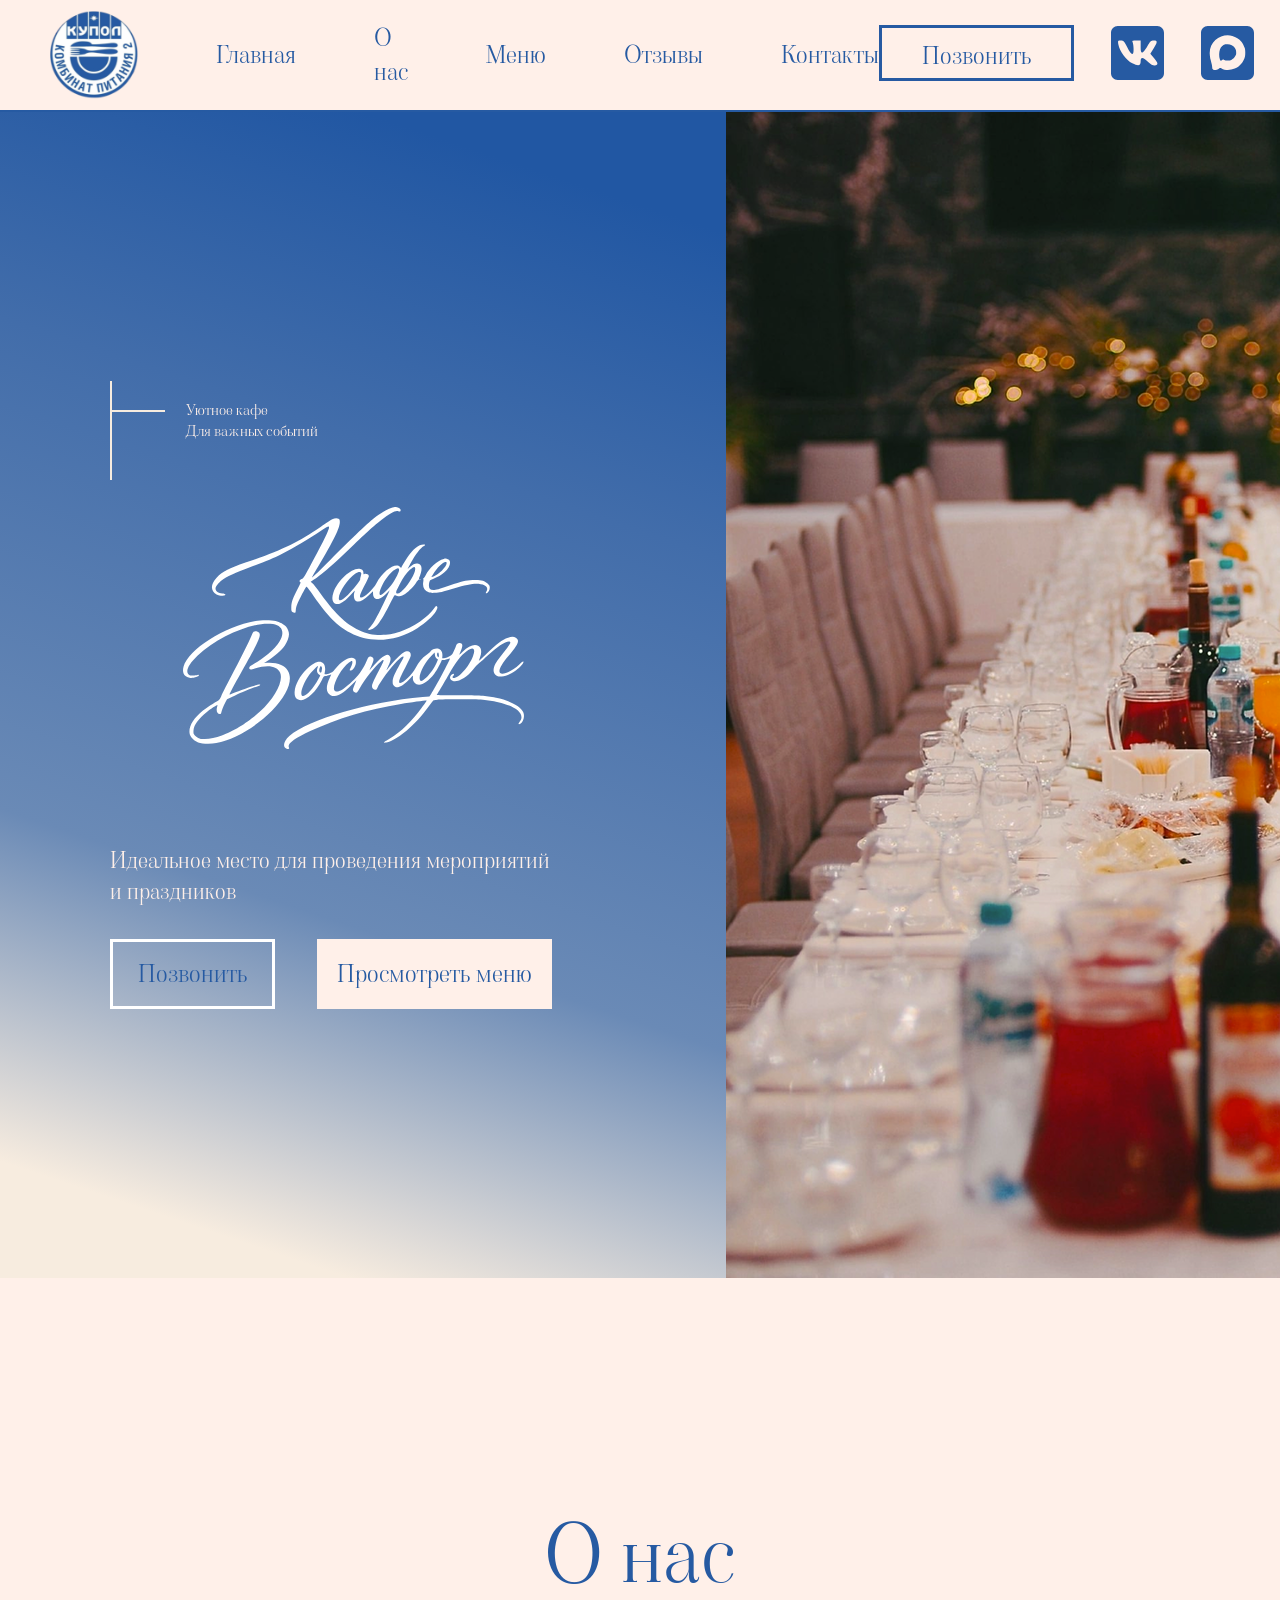
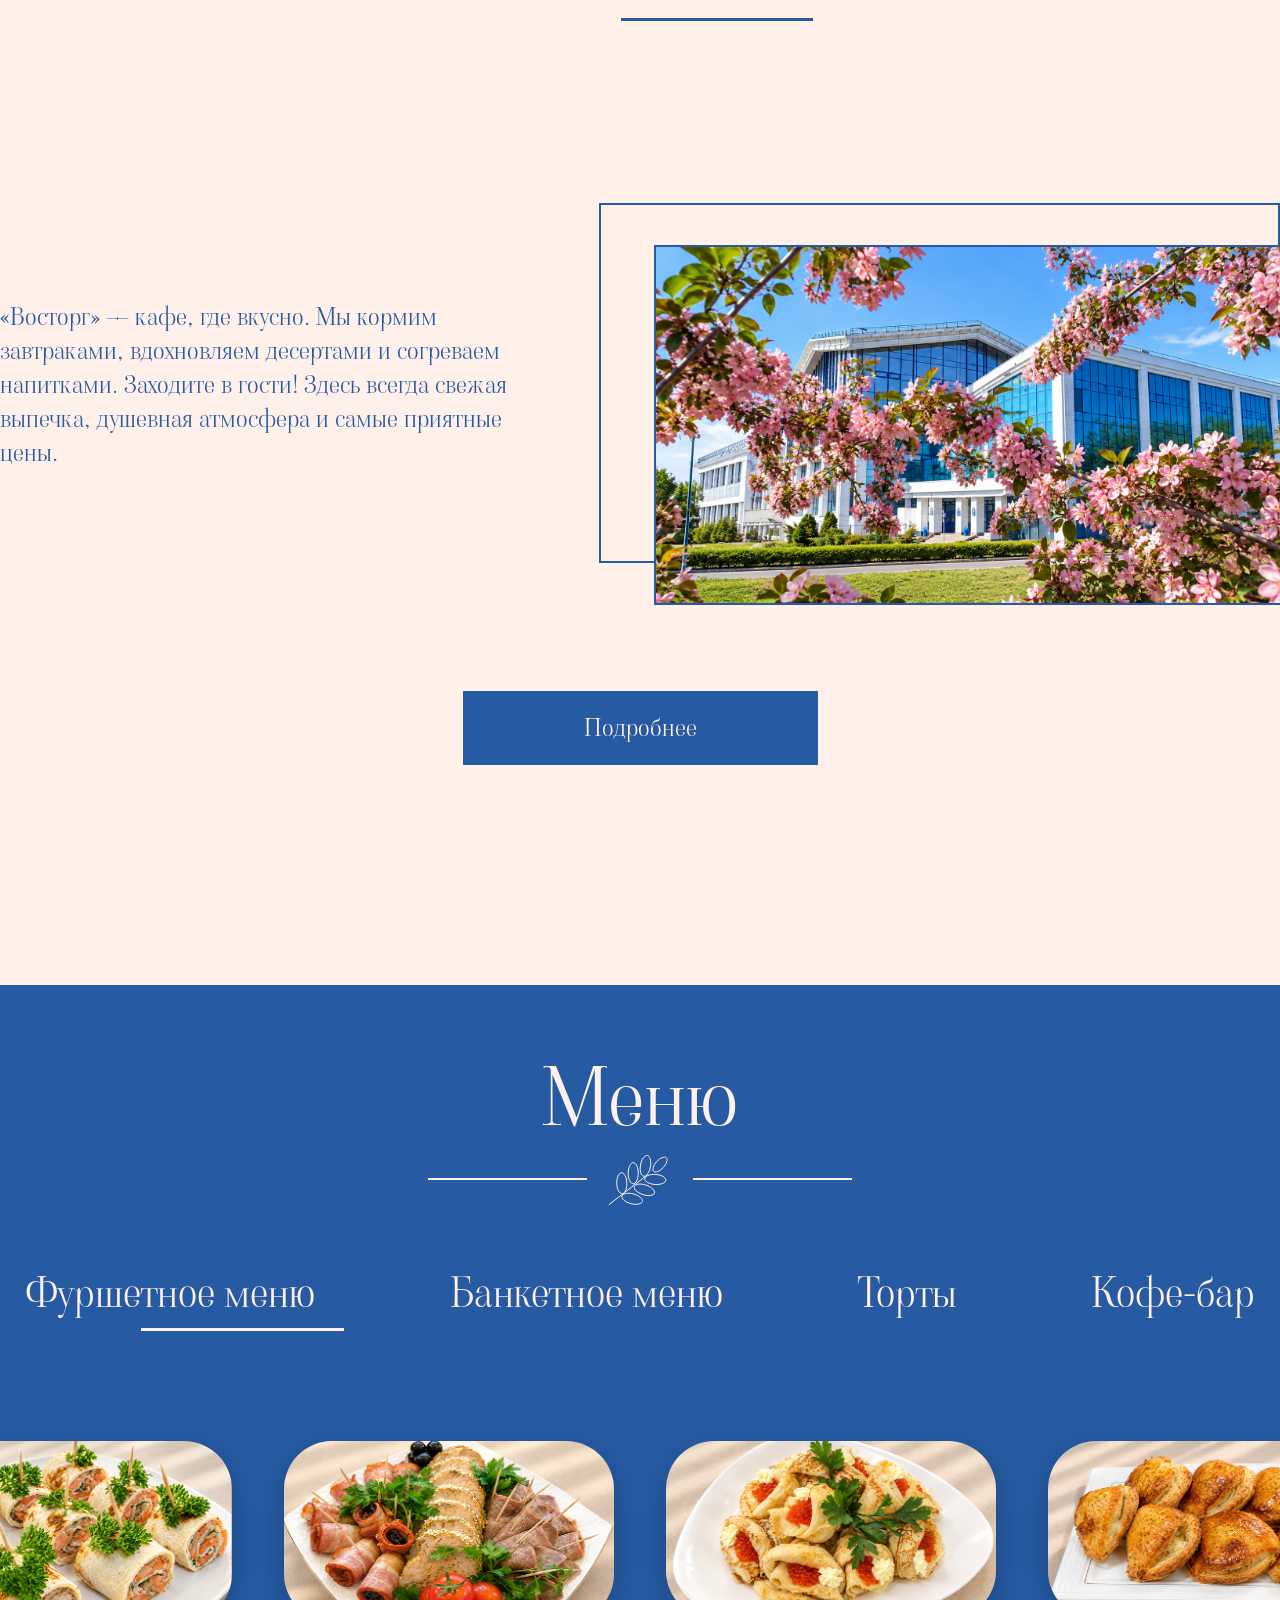
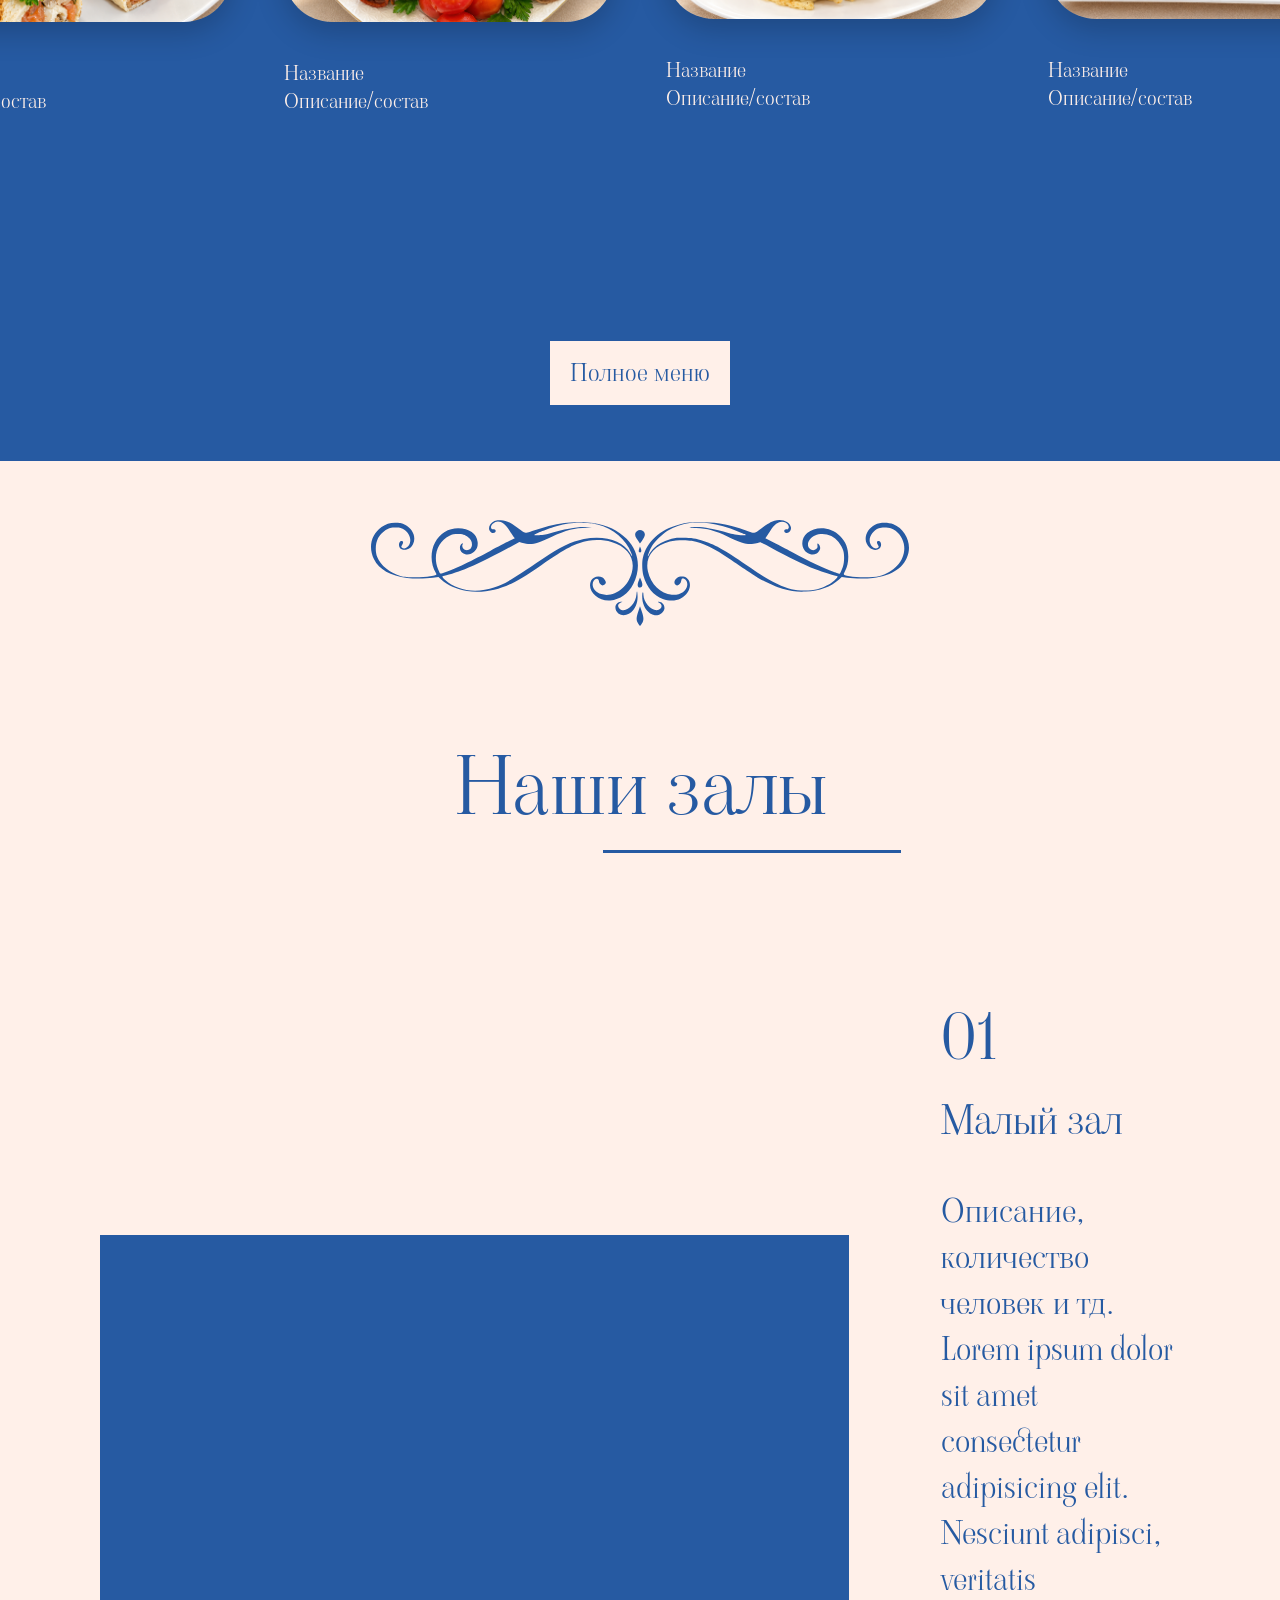
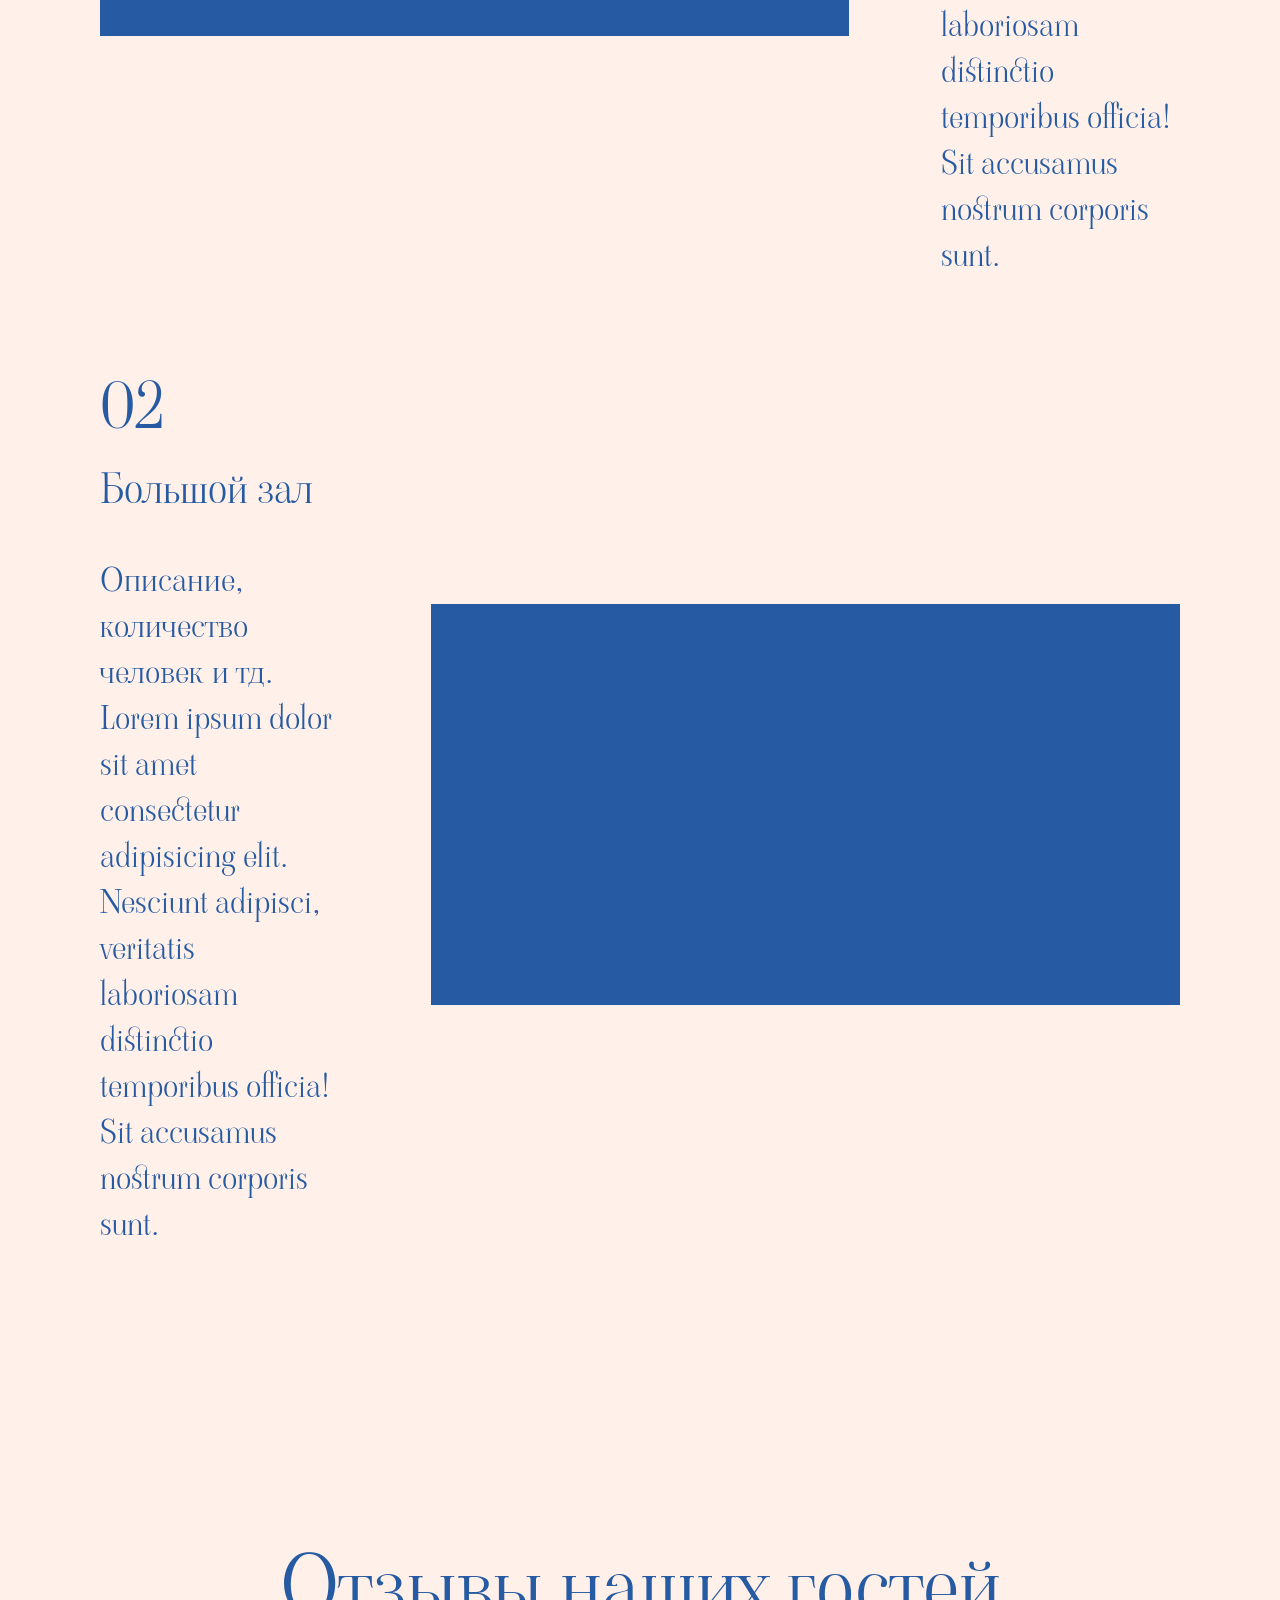
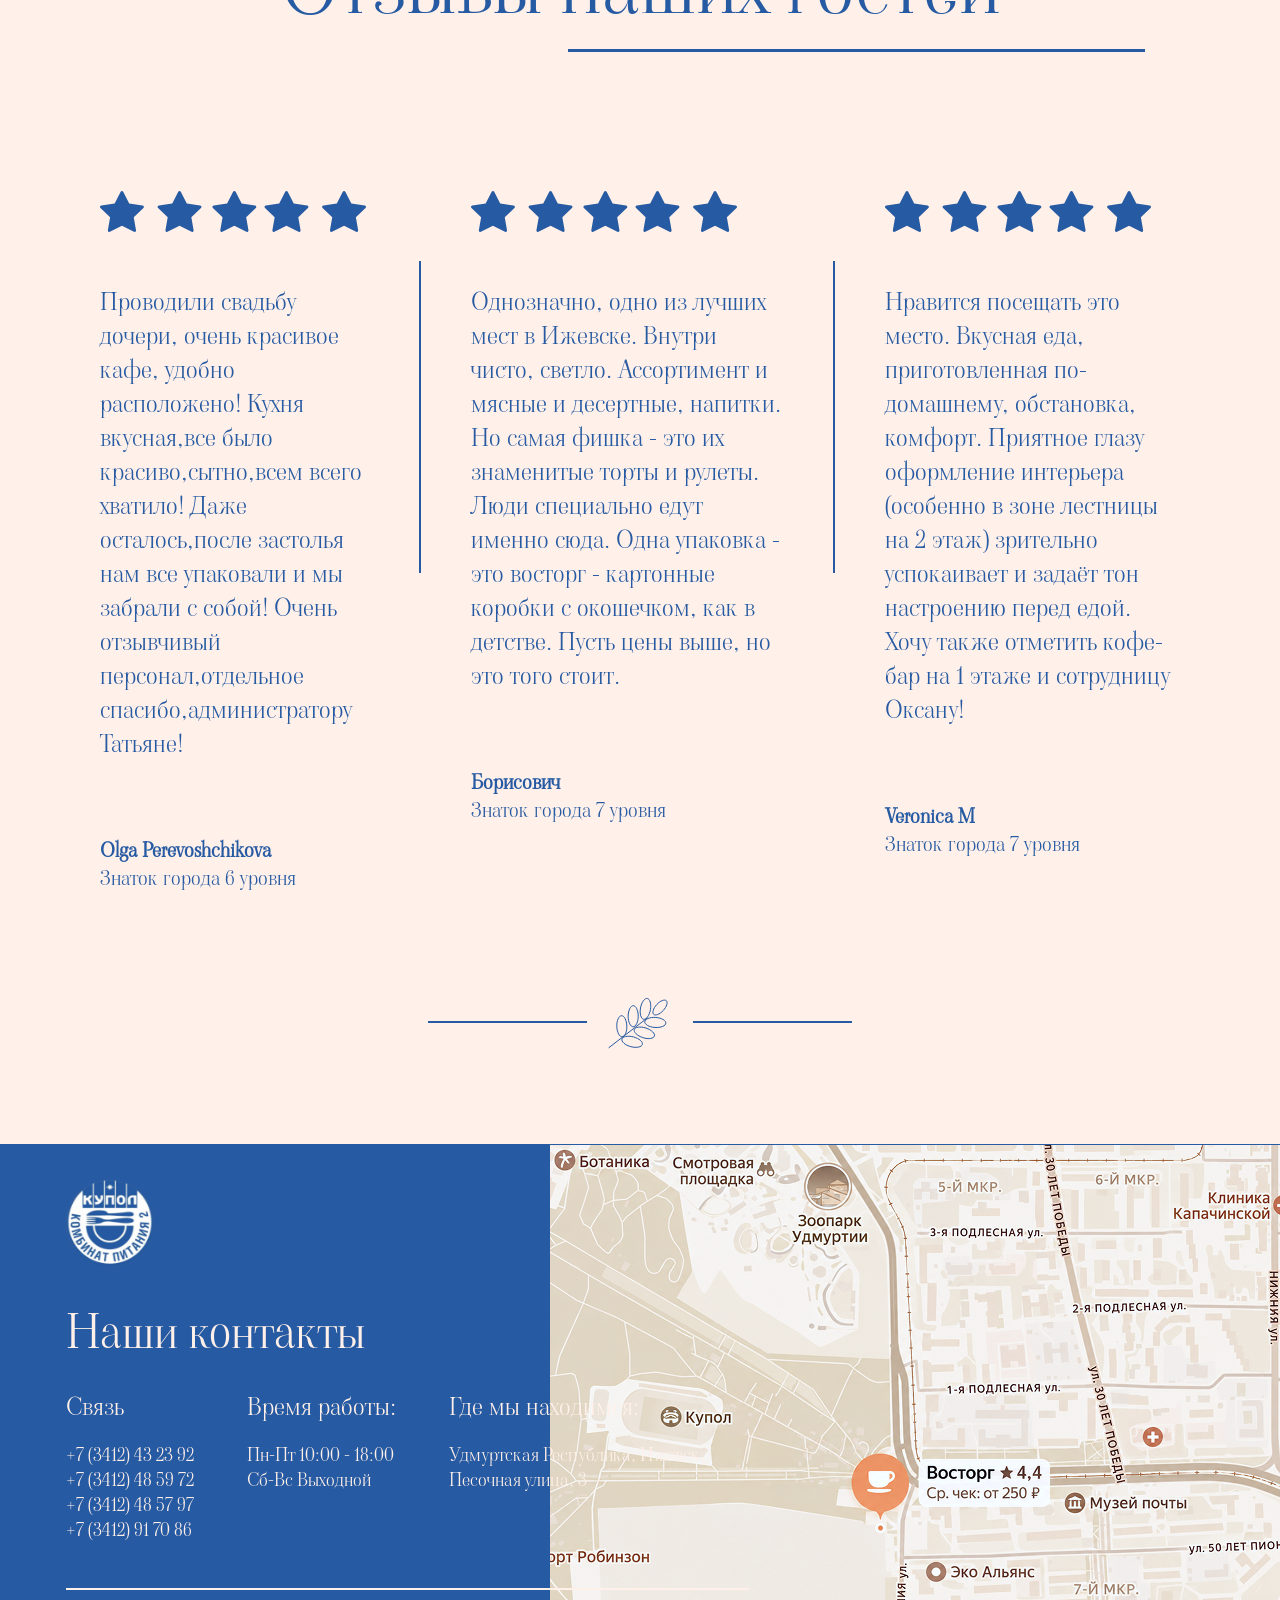
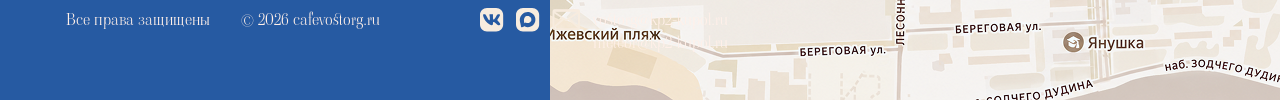
==== commit a7eb71b4: "Add files via upload" ====
--- a/index.html
+++ b/index.html
@@ -20,143 +20,147 @@
             <a href="#footer">Контакты</a>
         </div>
         <div class="contacts">
-            <button id="open-call-modal">Позвонить</button>
+            <button class="open-call-modal">Позвонить</button>
             <a href="https://vk.ru/club92098046"><img src="img/vk3.svg" alt="ВКонтакте"></a>
             <a href="#"><img src="img/max3.svg" alt="Макс"></a>
         </div>
     </header>
-    <div class="site-main">
-        <div class="site-main-text">
-            <div class="footnote">
-                <img src="img/footnote.svg" alt="">
-                <p>Уютное кафе <br> Для важных событий</p>
-            </div>
-            <img src="img/logo.svg" alt="Кафе Восторг">
-            <p class="site-main-text-p">Идеальное место для проведения мероприятий<br> и праздников</p>
-            <div class="site-main-text-actions">
-                <button id="site-main-text-actions-call">Позвонить</button>
-                <button id="site-main-text-actions-reserve">Просмотреть меню</button>
-            </div>
-        </div>
-        <div class="main-foto">
-            <img src="img/Главное.png" alt="">
-        </div>
-    </div>
-    <div class="about-us" id="about-us">
-        <div class="about-title">
-            <p>О нас</p>
-        </div>
-        <div class="about-us-items">
-            <p>«Восторг» — кафе, где вкусно. Мы кормим завтраками, вдохновляем десертами и согреваем напитками. Заходите в гости! Здесь всегда свежая выпечка, душевная атмосфера и самые приятные цены. </p>
-            <div class="about-us-items-image">
-                <div class="image-border"></div>
-                <div class="image-placeholder">
-                    <img src="img/онасФото.png" alt="">
-                </div>
-            </div>
-        </div>
-        <button onclick="window.location.href='about-us.html'">Подробнее</button>
+    <div class="container-background">
+        <div class="site-main">
+            <div class="site-main-text">
+                <div class="footnote">
+                    <img src="img/footnote.svg" alt="">
+                    <p>Уютное кафе <br> Для важных событий</p>
+                </div>
+                <img src="img/logo.svg" alt="Кафе Восторг">
+                <p class="site-main-text-p">Идеальное место для проведения мероприятий<br> и праздников</p>
+                <div class="site-main-text-actions">
+                    <button class="open-call-modal site-main-text-actions-call">Позвонить</button>
+                    <button class="site-main-text-actions-reserve" onclick="window.location.href='menu.html'">Просмотреть меню</button>
+                </div>
+            </div>
+            <div class="main-foto">
+                <img src="img/Главное.png" alt="">
+            </div>
+        </div>
+        <div class="about-us" id="about-us">
+            <div class="about-title">
+                <p>О нас</p>
+            </div>
+            <div class="about-us-items">
+                <p>«Восторг» — кафе, где вкусно. Мы кормим завтраками, вдохновляем десертами и согреваем напитками. Заходите в гости! Здесь всегда свежая выпечка, душевная атмосфера и самые приятные цены. </p>
+                <div class="about-us-items-image">
+                    <div class="image-border"></div>
+                    <div class="image-placeholder">
+                        <img src="img/онасФото.png" alt="">
+                    </div>
+                </div>
+            </div>
+            <button onclick="window.location.href='about-us.html'">Подробнее</button>
+        </div>
     </div>
     <div class="menu" id="menu">
         <div class="menu-title">
             <p>Меню</p>
         </div>
-        <img src="img/menu_line_beige.svg" alt="">
-        <div class="menu-nav">
-            <p class="menu-nav-p active" data-target="buffet">Фуршетное меню</p>
-            <p class="menu-nav-p" data-target="banquet">Банкетное меню</p>
-            <p class="menu-nav-p" data-target="cakes">Торты</p>
-            <p class="menu-nav-p" data-target="coffee-bar">Кофе-бар</p>
-        </div>
-
-    <!-- Контейнер для фотографий -->
-<div class="menu-images">
-            <div class="menu-image active" id="buffet">
-                <div class="menu-image-case">
-                    <img src="img/фуршетноеМеню1.png" alt="Фуршетное меню">
-                    <p>Название</p>
-                    <p>Описание/состав</p>
-                </div>
-                <div class="menu-image-case">
-                    <img src="img/фуршетноеМеню2.png" alt="Фуршетное меню">
-                    <p>Название</p>
-                    <p>Описание/состав</p>
-                </div>
-                <div class="menu-image-case">
-                    <img src="img/фуршетноеМеню3.png" alt="Фуршетное меню">
-                    <p>Название</p>
-                    <p>Описание/состав</p>
-                </div>
-                <div class="menu-image-case">
-                    <img src="img/фуршетноеМеню4.png" alt="Фуршетное меню">
-                    <p>Название</p>
-                    <p>Описание/состав</p>
-                </div>
-            </div>
-            <div class="menu-image" id="banquet">
-                <div class="menu-image-case">
-                    <img src="img/фуршетноеМеню2.png" alt="Фуршетное меню">
-                    <p>Название</p>
-                    <p>Описание/состав</p>
-                </div>
-                <div class="menu-image-case">
-                    <img src="img/фуршетноеМеню3.png" alt="Фуршетное меню">
-                    <p>Название</p>
-                    <p>Описание/состав</p>
-                </div>
-                <div class="menu-image-case">
-                    <img src="img/фуршетноеМеню4.png" alt="Фуршетное меню">
-                    <p>Название</p>
-                    <p>Описание/состав</p>
-                </div>
-                <div class="menu-image-case">
-                    <img src="img/фуршетноеМеню1.png" alt="Фуршетное меню">
-                    <p>Название</p>
-                    <p>Описание/состав</p>
-                </div>
-            </div>
-            <div class="menu-image" id="cakes">
-                <div class="menu-image-case">
-                    <img src="img/фуршетноеМеню3.png" alt="Фуршетное меню">
-                    <p>Название</p>
-                    <p>Описание/состав</p>
-                </div>
-                <div class="menu-image-case">
-                    <img src="img/фуршетноеМеню4.png" alt="Фуршетное меню">
-                    <p>Название</p>
-                    <p>Описание/состав</p>
-                </div>
-                <div class="menu-image-case">
-                    <img src="../vostorg/img/фуршетноеМеню1.png" alt="Фуршетное меню">
-                    <p>Название</p>
-                    <p>Описание/состав</p>
-                </div>
-                <div class="menu-image-case">
-                    <img src="img/фуршетноеМеню2.png" alt="Фуршетное меню">
-                    <p>Название</p>
-                    <p>Описание/состав</p>
-                </div>
-            </div>
-            <div class="menu-image" id="coffee-bar">
-                <div class="menu-image-case">
-                    <img src="img/фуршетноеМеню1.png" alt="Фуршетное меню">
-                    <p>Название</p>
-                    <p>Описание/состав</p>
-                </div>
-                <div class="menu-image-case">
-                    <img src="img/фуршетноеМеню2.png" alt="Фуршетное меню">
-                    <p>Название</p>
-                    <p>Описание/состав</p>
-                </div>
-                <div class="menu-image-case">
-                    <img src="img/фуршетноеМеню3.png" alt="Фуршетное меню">
-                    <p>Название</p>
-                    <p>Описание/состав</p>
-                </div>
-                <div class="menu-image-case">
-                    <img src="img/фуршетноеМеню4.png" alt="Фуршетное меню">
-                    <p>Название</p>
-                    <p>Описание/состав</p>
+        <div class="menu-changing">
+            <img src="img/menu_line_beige.svg" alt="">
+            <div class="menu-nav">
+                <p class="menu-nav-p active" data-target="buffet">Фуршетное меню</p>
+                <p class="menu-nav-p" data-target="banquet">Банкетное меню</p>
+                <p class="menu-nav-p" data-target="cakes">Торты</p>
+                <p class="menu-nav-p" data-target="coffee-bar">Кофе-бар</p>
+            </div>
+
+            <!-- Контейнер для фотографий -->
+            <div class="menu-images">
+                <div class="menu-image active" id="buffet">
+                    <div class="menu-image-case">
+                        <img src="img/фуршетноеМеню1.png" alt="Фуршетное меню">
+                        <p>Название</p>
+                        <p>Описание/состав</p>
+                    </div>
+                    <div class="menu-image-case">
+                        <img src="img/фуршетноеМеню2.png" alt="Фуршетное меню">
+                        <p>Название</p>
+                        <p>Описание/состав</p>
+                    </div>
+                    <div class="menu-image-case">
+                        <img src="img/фуршетноеМеню3.png" alt="Фуршетное меню">
+                        <p>Название</p>
+                        <p>Описание/состав</p>
+                    </div>
+                    <div class="menu-image-case">
+                        <img src="img/фуршетноеМеню4.png" alt="Фуршетное меню">
+                        <p>Название</p>
+                        <p>Описание/состав</p>
+                    </div>
+                </div>
+                <div class="menu-image" id="banquet">
+                    <div class="menu-image-case">
+                        <img src="img/фуршетноеМеню2.png" alt="Фуршетное меню">
+                        <p>Название</p>
+                        <p>Описание/состав</p>
+                    </div>
+                    <div class="menu-image-case">
+                        <img src="img/фуршетноеМеню3.png" alt="Фуршетное меню">
+                        <p>Название</p>
+                        <p>Описание/состав</p>
+                    </div>
+                    <div class="menu-image-case">
+                        <img src="img/фуршетноеМеню4.png" alt="Фуршетное меню">
+                        <p>Название</p>
+                        <p>Описание/состав</p>
+                    </div>
+                    <div class="menu-image-case">
+                        <img src="img/фуршетноеМеню1.png" alt="Фуршетное меню">
+                        <p>Название</p>
+                        <p>Описание/состав</p>
+                    </div>
+                </div>
+                <div class="menu-image" id="cakes">
+                    <div class="menu-image-case">
+                        <img src="img/Ассорти_меню.png" alt="">
+                        <h4>Торт «Ассорти»</h4>
+                        <p>Пряничные рулетики с начинками из изюма, кураги и мака уложены пирамидой и прослоены сметано-сливочным кремом. Торт оформлен тертым шоколадом.</p>
+                    </div>
+                    <div class="menu-image-case">
+                        <img src="img/Эстерхази_меню.png" alt="">
+                        <h4>Торт «Эстерхази»</h4>
+                        <p>Воздушно-ореховый полуфабрикат прослоен масляным ореховым кремом. Торт оформлен этим же кремом, шоколадной глазурью и дроблеными орехами.</p>
+                    </div>
+                    <div class="menu-image-case">
+                        <img src="img/Коньячный_десерт_меню.png" alt="">
+                        <h4>Торт «Коньячный десерт»</h4>
+                        <p>На основе из шоколадного бисквита - коньячный мусс, кофейное суфле, покрыто взбитыми сливками, посыпан какао.</p>
+                    </div>
+                    <div class="menu-image-case">
+                        <img src="img/Шоколадный_меню.png" alt="">
+                        <h4>Торт «Шоколадный»</h4>
+                        <p>Масляный шоколадный бисквит прослоен шоколадным суфле на основе взбитых сливок. Торт оформлен прозрачными гелем и шоколадными фигурками.</p>
+                    </div>
+                </div>
+                <div class="menu-image" id="coffee-bar">
+                    <div class="menu-image-case">
+                        <img src="img/пирожное Дор Блю (1).jpg" alt="">
+                        <h4>Пирожное Дор Блю с грушей</h4>
+                        <p>Шоколадный бисквит, шоколадное суфле на основе взбитых сливок и крема Англез, в середине – шарик из желе с грушей и суфле с сыром Дор блю.</p>
+                    </div>
+                    <div class="menu-image-case">
+                        <img src="img/пирожное Очарование (1).jpg" alt="">
+                        <h4>Пирожное Очарование</h4>
+                        <p>Поверхность покрыта гелем Черная смородина. На тонком шоколадном бисквите суфле на основе взбитых сливок с начинкой.</p>
+                    </div>
+                    <div class="menu-image-case">
+                        <img src="img/пирожное Парижанка.jpg" alt="">
+                        <h4>Пирожное Парижанка</h4>
+                        <p>Кольцо из заварного теста, с вишневой начинкой и кремом Патисьер.</p>
+                    </div>
+                    <div class="menu-image-case">
+                        <img src="img/Ореховая тартина.jpg" alt="">
+                        <h4>Тарталетта ореховая</h4>
+                        <p>Корзиночка из песочного теста наполнена кремом на основе взбитых сливок с добавлением начинки Пралине, на нее выложены фундук, миндаль и грецкий орех.</p>
+                    </div>
                 </div>
             </div>
         </div>
@@ -238,7 +242,10 @@
                 <div class="footer-info-text">
                     <div class="footer-info-text-connection">
                         <p class="footer-info-text-connection-items">Связь</p>
-                        <p>43-23-92 <br> +7 (3412) 48-02-91 <br> +7 (3412) 43-23-92</p>
+                        <a href="tel:+73412432392">+7 (3412) 43 23 92</a><br>
+                        <a href="tel:+73412485972">+7 (3412) 48 59 72 </a><br>
+                        <a href="tel:+73412485797">+7 (3412) 48 57 97</a><br>
+                        <a href="tel:+73412917086">+7 (3412) 91 70 86</a><br>
                     </div>
                     <div class="time">
                         <p class="footer-info-text-connection-items">Время работы:</p>
@@ -246,7 +253,7 @@
                     </div>
                     <div class="address">
                         <p class="footer-info-text-connection-items">Где мы находимся:</p>
-                        <p>Удмуртская Республика, Ижевск, Северо-Западный жилой район, 7-й микрорайон</p>
+                        <p>Удмуртская Республика, Ижевск, Песочная улица, 3</p>
                     </div>
                 </div>
                 <div class="footer-bottom">
@@ -274,25 +281,54 @@
 
 <script>
     $(document).ready(function() {
-        // При клике на любой элемент с классом .menu-nav-p
+        let autoSwitchInterval;
+        const switchDelay = 5000; // Интервал переключения: 4000 мс = 4 секунды
+
+        // Функция переключения на следующий пункт
+        function switchToNext() {
+            const $current = $('.menu-nav-p.active');
+            // Ищем следующий элемент, если его нет — берем первый
+            const $next = $current.next('.menu-nav-p').length ? $current.next('.menu-nav-p') : $('.menu-nav-p').first();
+            
+            // Имитируем клик, чтобы сработала вся ваша логика переключения
+            $next.trigger('click');
+        }
+
+        // Запуск автопереключения
+        function startAutoSwitch() {
+            autoSwitchInterval = setInterval(switchToNext, switchDelay);
+        }
+
+        // Сброс и перезапуск таймера (нужен при ручном клике)
+        // function resetAutoSwitch() {
+        //     clearInterval(autoSwitchInterval);
+        //     startAutoSwitch();
+        // }
+
+        // Обработчик клика по пунктам меню
         $('.menu-nav-p').on('click', function() {
-            
-            // 1. Убираем класс 'active' у всех пунктов меню
             $('.menu-nav-p').removeClass('active');
-            
-            // 2. Добавляем класс 'active' тому пункту, на который кликнули
             $(this).addClass('active');
             
-            // 3. Считываем значение атрибута data-target у нажатого пункта (например, "buffet")
             var targetId = $(this).data('target');
+            $('.menu-image').removeClass('active');
+            $('#' + targetId).addClass('active');
             
-            // 4. Убираем класс 'active' у всех блоков с картинками (скрываем их)
-            $('.menu-image').removeClass('active');
-            
-            // 5. Находим блок с картинкой, у которого id совпадает с targetId, и показываем его
-            $('#' + targetId).addClass('active');
+            // Сбрасываем таймер при ручном переключении
+            // resetAutoSwitch();
         });
-        $('#open-call-modal').click(function() {
+
+        // Запускаем автопереключение при загрузке страницы
+        startAutoSwitch();
+
+        // Удобная фишка: ставим на паузу при наведении мыши на меню, чтобы пользователь мог спокойно читать
+        $('.menu-changing').hover(
+            function() { clearInterval(autoSwitchInterval); }, // Мышь наведена -> пауза
+            function() { startAutoSwitch(); }                  // Мышь убрана -> продолжить
+        );
+
+        // --- Модальное окно с номером ---
+        $('.open-call-modal').click(function() {
             $('#call-modal').css('display', 'flex');
         });
 
@@ -309,8 +345,9 @@
 <div class="modal-overlay" id="call-modal">
     <div class="modal-window">
         <span class="modal-close">&times;</span>
-        <a href="tel:+73412480291">+7 (3412) 48-02-91</a>
-        <a href="tel:+73412432392">+7 (3412) 43-23-92</a>
+        <a href="tel:+73412432392">Кафе «Восторг» +7 (3412) 43 23 92</a>
+        <a href="tel:+73412485972">Кондитерский цех +7 (3412) 48 59 72, </a><a href="tel:+73412485797">+7 (3412) 48 57 97</a>
+        <a href="tel:+73412917086">Соловая «Метеор» +7 (3412) 91 70 86</a>
     </div>
 </div>
 
--- a/css/style.css
+++ b/css/style.css
@@ -1,3 +1,4 @@
+@charset "UTF-8";
 * {
   margin: 0;
   padding: 0;
@@ -70,6 +71,7 @@
   display: flex;
   justify-content: space-between;
   gap: 129px;
+  margin-bottom: 220px;
 }
 
 .main-foto img {
@@ -120,7 +122,7 @@
   margin-top: 32px;
 }
 
-#site-main-text-actions-reserve, .menu button, .about-us button, #site-main-text-actions-call {
+.site-main-text-actions-reserve, .menu button, .about-us button, .site-main-text-actions-call {
   font-family: Viaoda;
   font-size: 24px;
   color: #265AA2;
@@ -130,14 +132,18 @@
   border: none;
 }
 
-#site-main-text-actions-call {
+.site-main-text-actions-call {
   background: transparent;
   border: #fff 3px solid;
   padding: 15px 25px;
 }
 
+.container-background {
+  background-color: #FFF0E9;
+}
+
 .about-us {
-  padding: 220px 0;
+  padding-bottom: 220px;
   text-align: center;
   background: #FFF0E9;
 }
@@ -165,7 +171,7 @@
 .about-us-items {
   display: flex;
   justify-content: center;
-  gap: 83px;
+  gap: 81px;
   margin-top: 182px;
 }
 
@@ -176,6 +182,10 @@
   color: #265AA2;
   align-content: center;
   text-align: start;
+}
+
+.image-placeholder img {
+  border: #265AA2 2px solid;
 }
 
 .image-border {
@@ -221,7 +231,7 @@
   display: flex;
   justify-content: center;
   gap: 135px;
-  margin: 54px auto 132px auto;
+  margin: 54px auto 110px auto;
   font-family: Viaoda;
   font-size: 40px;
   color: #FFF0E9;
@@ -253,7 +263,7 @@
   display: flex;
   justify-content: center;
   margin-top: 50px;
-  min-height: 400px;
+  min-height: 500px;
 }
 
 .menu-image {
@@ -264,17 +274,25 @@
 .menu-image.active {
   display: flex;
   justify-content: center;
-  gap: 53px;
+  gap: 52px;
 }
 
 .menu-image-case {
   width: 330px;
-  max-height: 300px;
+  max-height: 463px;
+}
+
+.menu-image-case h4 {
+  font-family: Viaoda;
+  font-size: 24px;
+  color: #FFF0E9;
+  text-align: left;
+  padding-bottom: 10px;
 }
 
 .menu-image-case p {
   font-family: Viaoda;
-  font-size: 24px;
+  font-size: 20px;
   color: #FFF0E9;
   text-align: left;
 }
@@ -565,6 +583,257 @@
   margin-bottom: 68px;
 }
 
+.menu-content-info-banquet-items {
+  display: flex;
+  gap: 104px;
+  justify-content: center;
+  font-family: Viaoda;
+  color: #265AA2;
+  flex-wrap: wrap;
+  margin-bottom: 128px;
+}
+
+.menu-text-block h4 {
+  font-size: 24px;
+}
+
+.menu-content-banquet-left {
+  max-width: 667px;
+}
+
+.menu-content-banquet-right {
+  max-width: 667px;
+}
+
+.menu-row {
+  display: flex;
+  align-items: baseline;
+  margin: 0;
+}
+
+.menu-row .name,
+.menu-row .menu-banquet-weight {
+  background: #FFF0E9;
+  padding: 0 6px;
+  position: relative;
+  z-index: 1;
+  font-size: 24px;
+}
+
+.menu-row .name {
+  font-weight: bold;
+}
+
+/* Блок с точками: растягивается и обрезает лишнее */
+.menu-row .text-dots {
+  flex: 1;
+  overflow: hidden;
+  letter-spacing: 4px;
+  color: #265AA2;
+  font-size: 24px;
+  line-height: 1;
+}
+
+/* Описание ингредиентов */
+.menu-item .description {
+  margin: 4px 0 0 0;
+  padding-left: 6px;
+  font-size: 20px;
+  color: #265AA2;
+}
+
+.description.description-drinks-bread {
+  font-size: 24px;
+}
+
+.menu-image-block-banquet-first {
+  margin: 0 0 68px 0;
+}
+
+p.description.menu-description-indent {
+  padding-left: 40px;
+}
+
+.menu-image-block-banquet-last {
+  margin-top: 68px;
+}
+
+.menu-image-block-garnish1 img {
+  margin-left: 127px;
+  margin-bottom: 56px;
+  height: 300px;
+}
+
+.menu-image-block-garnish2 img {
+  text-align: left;
+  height: 300px;
+}
+
+.menu-image-block-banquet-hot img {
+  height: 506px;
+  width: 667px;
+}
+
+.image-cold1 img {
+  width: 667px;
+  height: 504px;
+}
+
+.image-cold2 img {
+  width: 667px;
+  height: 415px;
+}
+
+.menu-image-block-deserts1 img {
+  width: 620px;
+  height: 300px;
+  margin-left: 127px;
+}
+
+.menu-image-block-deserts2 img {
+  width: 620px;
+  height: 280px;
+  margin: 30px auto 30px auto;
+  text-align: center;
+}
+
+.menu-cakes-block {
+  display: flex;
+  justify-content: center;
+  flex-wrap: wrap;
+  gap: 71px;
+  text-align: left;
+  margin: 0 40px 142px 40px;
+  font-family: Viaoda;
+}
+
+.menu-cakes-block-title {
+  text-align: center;
+  font-family: Viaoda;
+  font-size: 48px;
+  color: #265AA2;
+  display: flex;
+  align-items: center;
+  justify-content: center;
+  margin: 0 0 95px 0;
+  width: 100%;
+}
+
+.menu-cakes-block-title::before,
+.menu-cakes-block-title::after {
+  content: "";
+  flex: 1;
+  height: 2px;
+  background-color: #265AA2;
+  max-width: 65px;
+}
+
+.menu-cakes-block-title::before {
+  margin-right: 20px;
+}
+
+.menu-cakes-block-title::after {
+  margin-left: 20px;
+}
+
+.menu-cake {
+  width: 293px;
+  height: 586px;
+  position: relative;
+}
+
+.menu-cake img {
+  width: 270px;
+  height: 268px;
+}
+
+.menu-cake h4 {
+  padding-top: 39px;
+  font-size: 26px;
+}
+
+.menu-cake span {
+  font-size: 18px;
+  padding-top: 10px;
+}
+
+.menu-cake-weight {
+  display: flex;
+  gap: 16px;
+  position: absolute;
+  bottom: 0;
+}
+
+.menu-cake-weight-number, .menu-cake-weight-number-big {
+  font-size: 26px;
+  align-items: center;
+  border: #265AA2 2px solid;
+  width: 154px;
+  height: 40px;
+  padding: 3px 0 3px 0;
+  text-align: center;
+}
+
+.menu-cake-weight-likes {
+  display: flex;
+  gap: 7px;
+}
+
+.menu-cake-weight-number-of-like {
+  font-size: 20px;
+  align-content: center;
+}
+
+.menu-cake-weight img {
+  display: block;
+  width: 33px;
+  height: 29px;
+}
+
+.menu-cake-weight button {
+  background: none;
+  border: none;
+  cursor: pointer;
+}
+
+.menu-cakes-big-block {
+  display: flex;
+  gap: 125px;
+  justify-content: center;
+}
+
+.menu-cakes-big-block {
+  text-align: left;
+  margin-bottom: 159px;
+  font-family: Viaoda;
+}
+
+.menu-cakes-big-block-description {
+  padding-top: 43px;
+}
+
+.menu-cakes-big-block-description h3 {
+  font-size: 40px;
+}
+
+.menu-cakes-big-block-description span {
+  font-size: 24px;
+  padding: 29px 0;
+  max-width: 479px;
+  display: block;
+}
+
+.menu-cake-weight-big {
+  display: flex;
+  gap: 20px;
+}
+
+.menu-cake-weight-big button {
+  background: none;
+  border: none;
+  cursor: pointer;
+}
+
 .container-about-us {
   background: #FFF0E9;
   color: #265AA2;
@@ -599,7 +868,7 @@
   background-color: #265AA2;
 }
 
-.about-us-text-center {
+.about-us-text-center, .about-us-text-center_cooking {
   max-width: 1580px;
   font-size: 32px;
   text-align: start;
@@ -618,7 +887,7 @@
   margin-bottom: 137px;
 }
 
-.about-us-image-border-vostorg, .about-us-image-border-coffee-bar {
+.about-us-image-border-vostorg, .about-us-image-border-meteor, .about-us-image-border-cake, .about-us-image-border-cooking, .about-us-image-border-coffee-bar {
   width: 747px;
   height: 540px;
   z-index: 0;
@@ -644,6 +913,52 @@
 
 .about-us-info-coffee-bar {
   gap: 160px;
+}
+
+.about-us-text-center_cooking {
+  text-align: center;
+}
+
+.about-us-image-border-cooking {
+  width: 749px;
+  height: 401px;
+}
+
+.about-us-image-border-cake {
+  width: 745px;
+  height: 618px;
+}
+
+.about-us-text-side li {
+  margin-left: 30px;
+}
+
+.shops {
+  display: grid;
+  grid-template-columns: 301px 424px 277px;
+  gap: 131px;
+  border: #265AA2 2px solid;
+  padding: 35px 84px;
+  margin: 0 auto 137px auto;
+  box-sizing: border-box;
+  width: 90%;
+}
+
+.shops-title {
+  font-family: Viaoda;
+  font-size: 36px;
+  padding-bottom: 42px;
+}
+
+.shops-colum p {
+  font-family: Viaoda;
+  font-size: 28px;
+  padding-bottom: 26px;
+}
+
+.about-us-image-border-meteor {
+  width: 609px;
+  height: 612px;
 }
 
 .nav-dropdown {
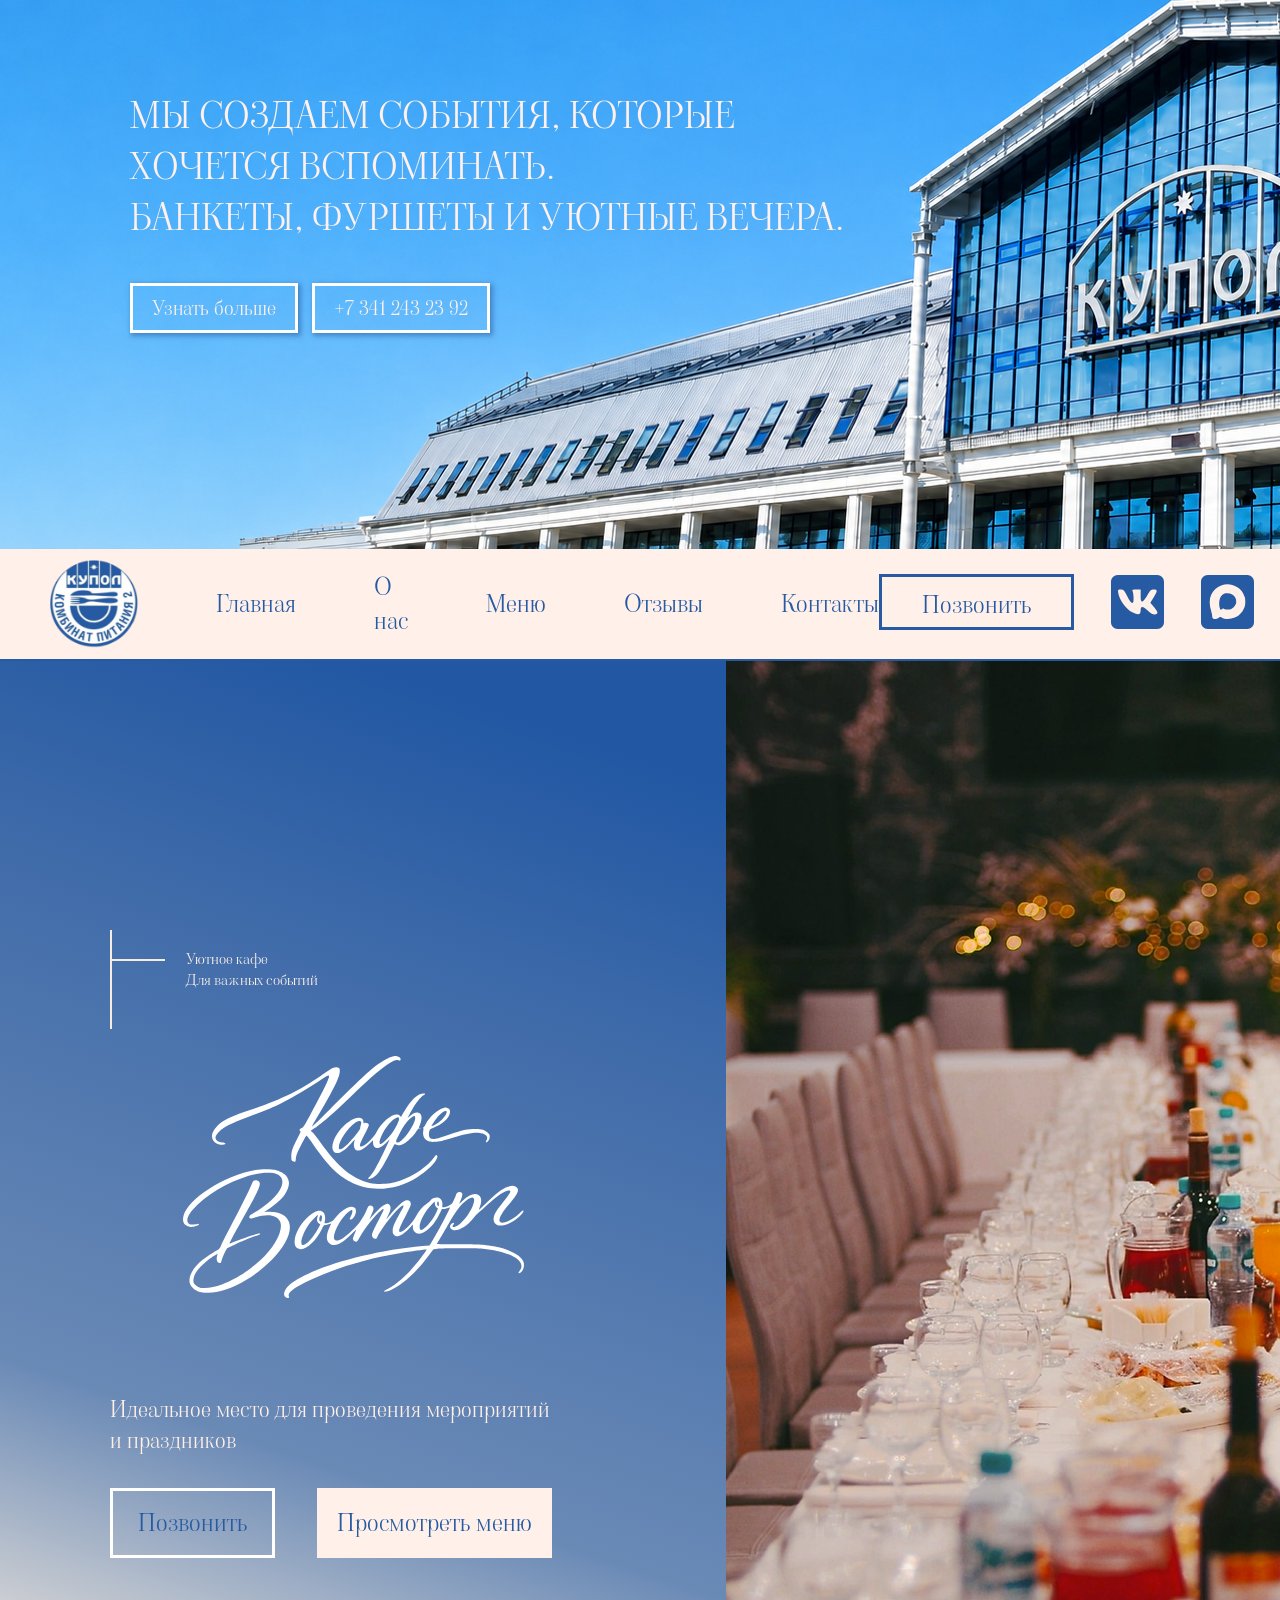
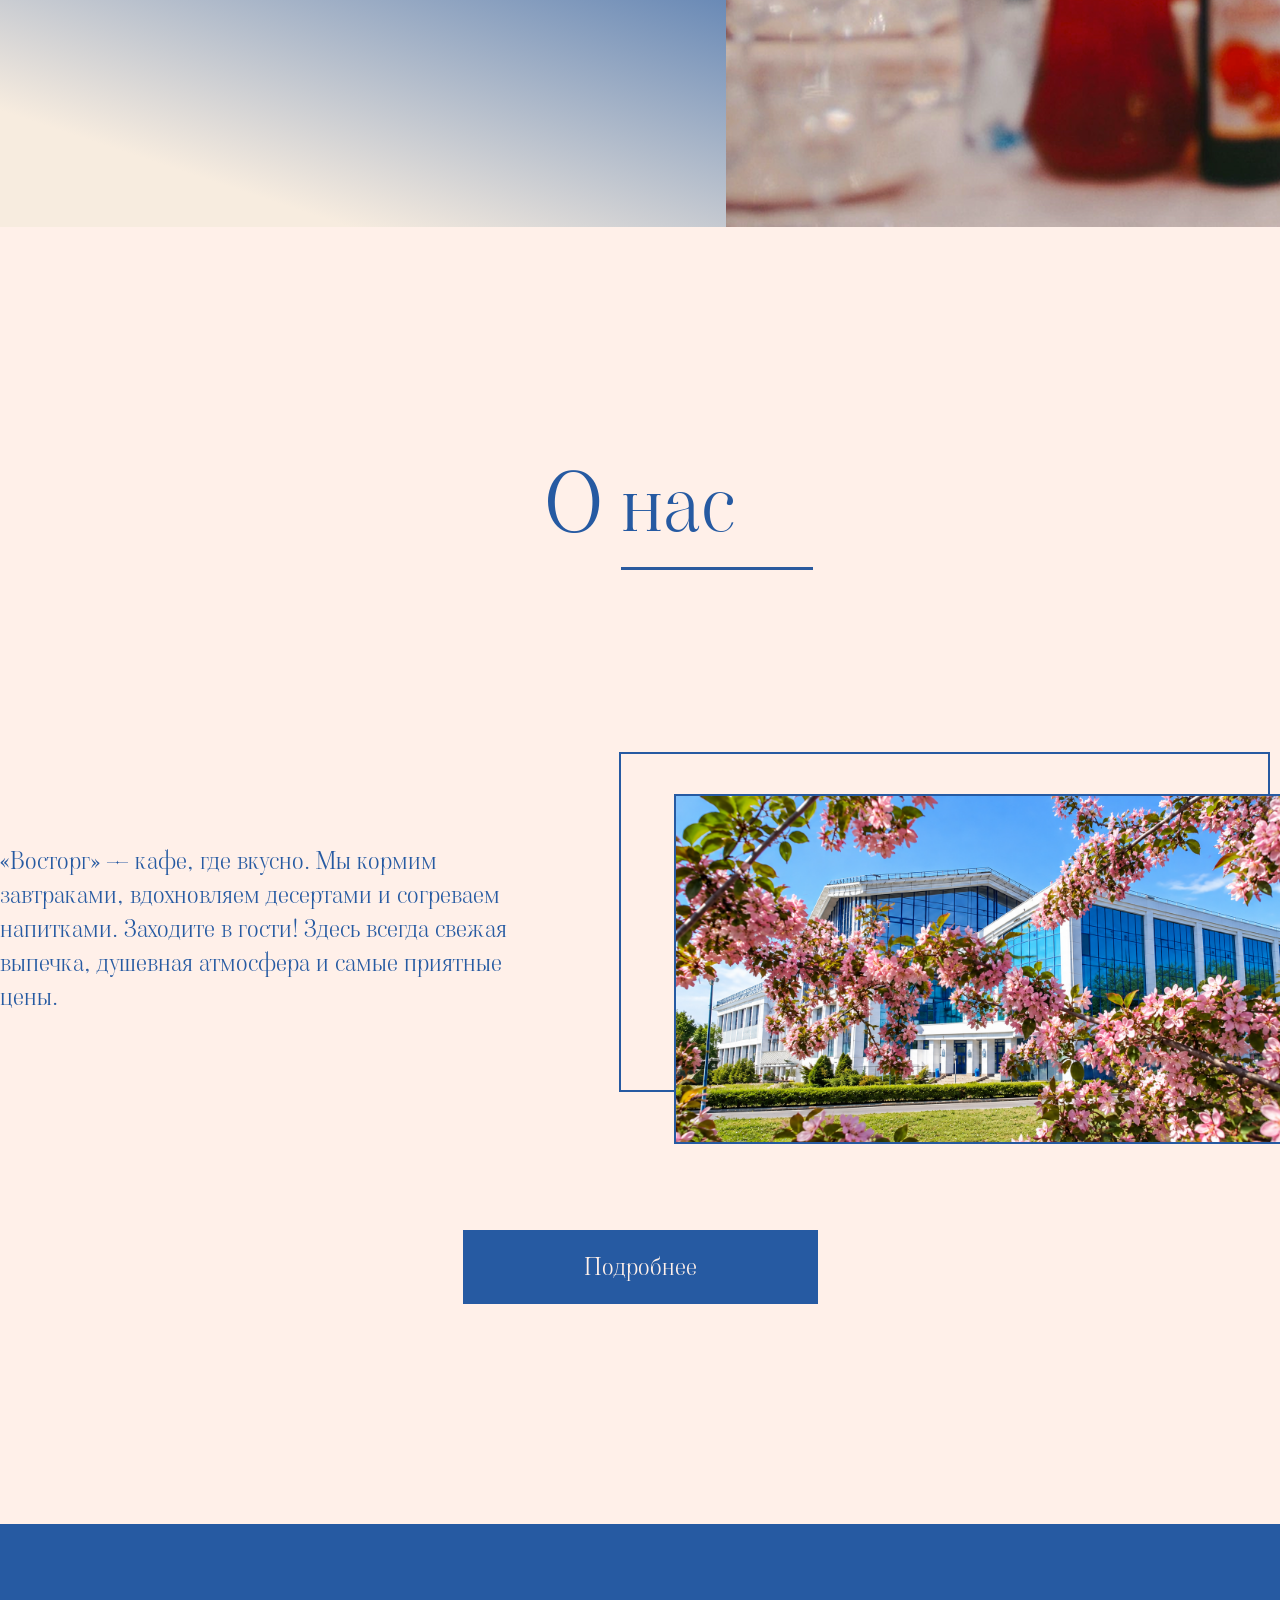
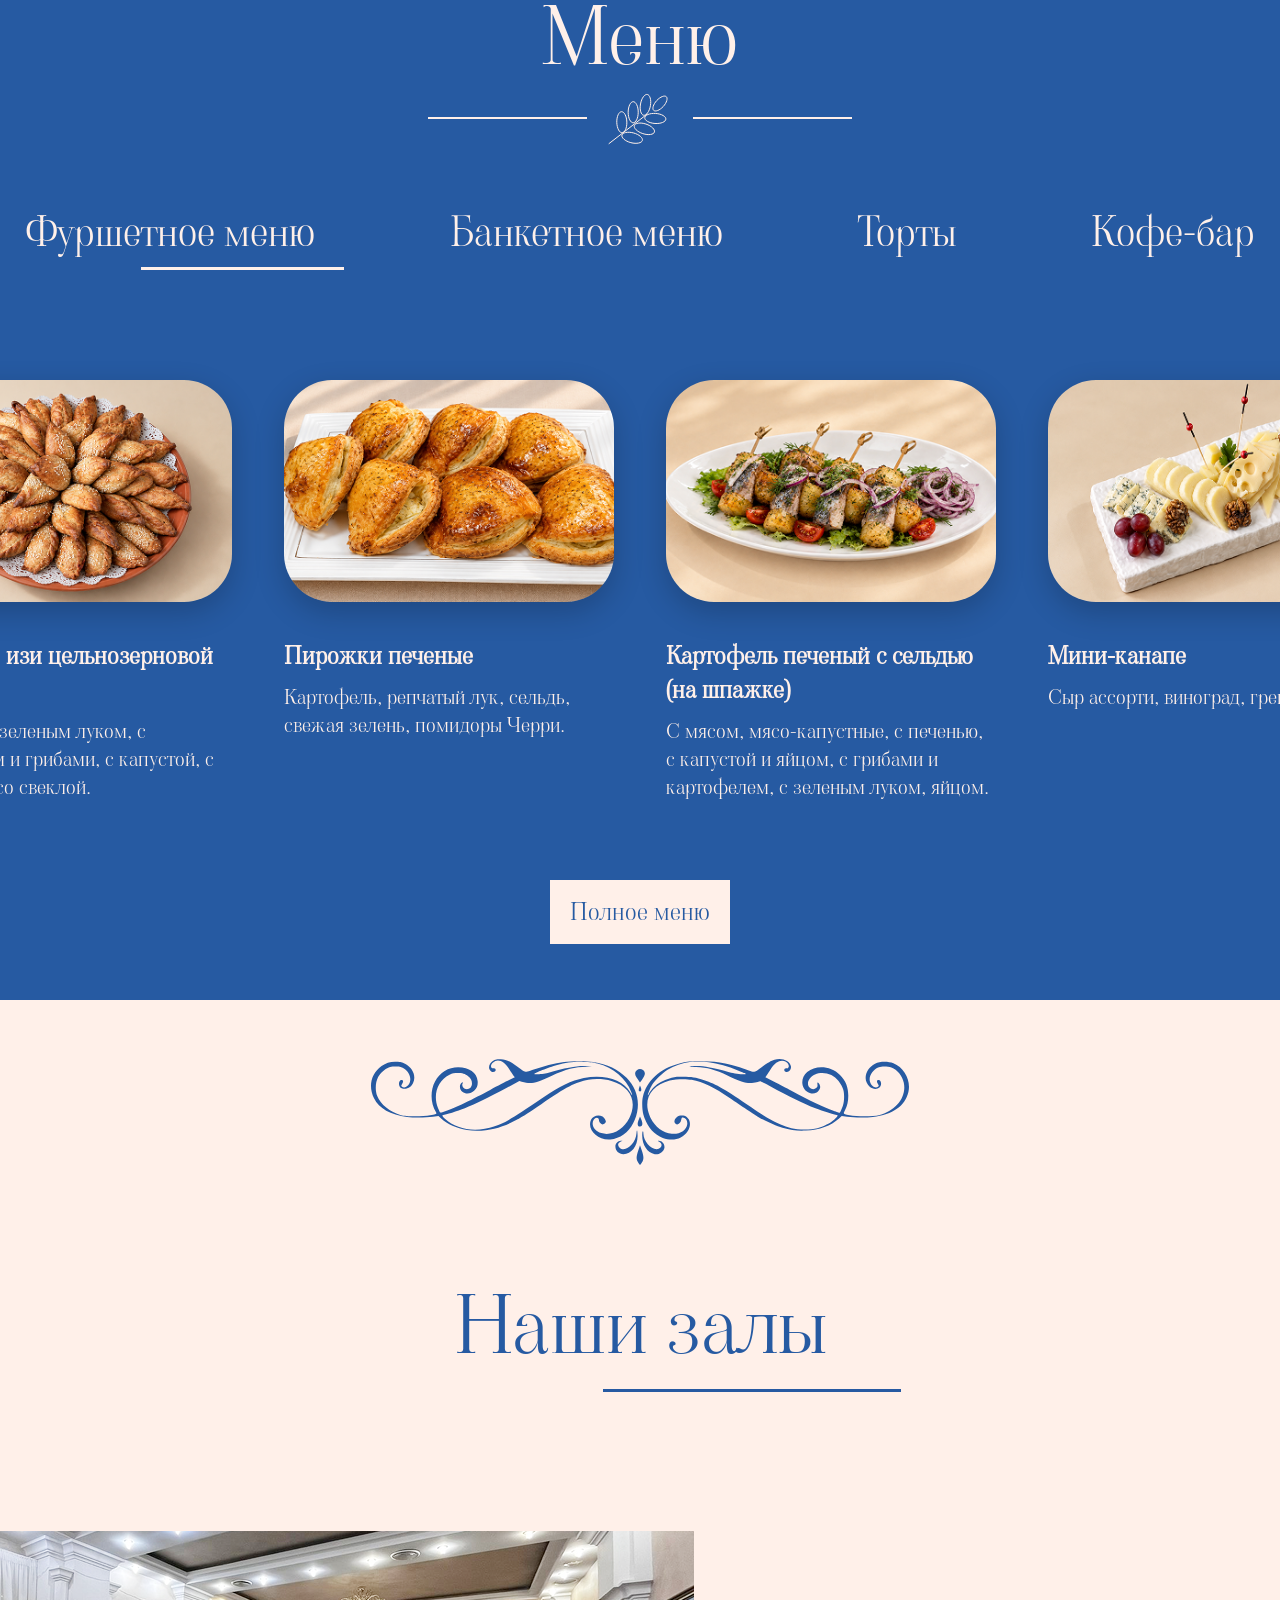
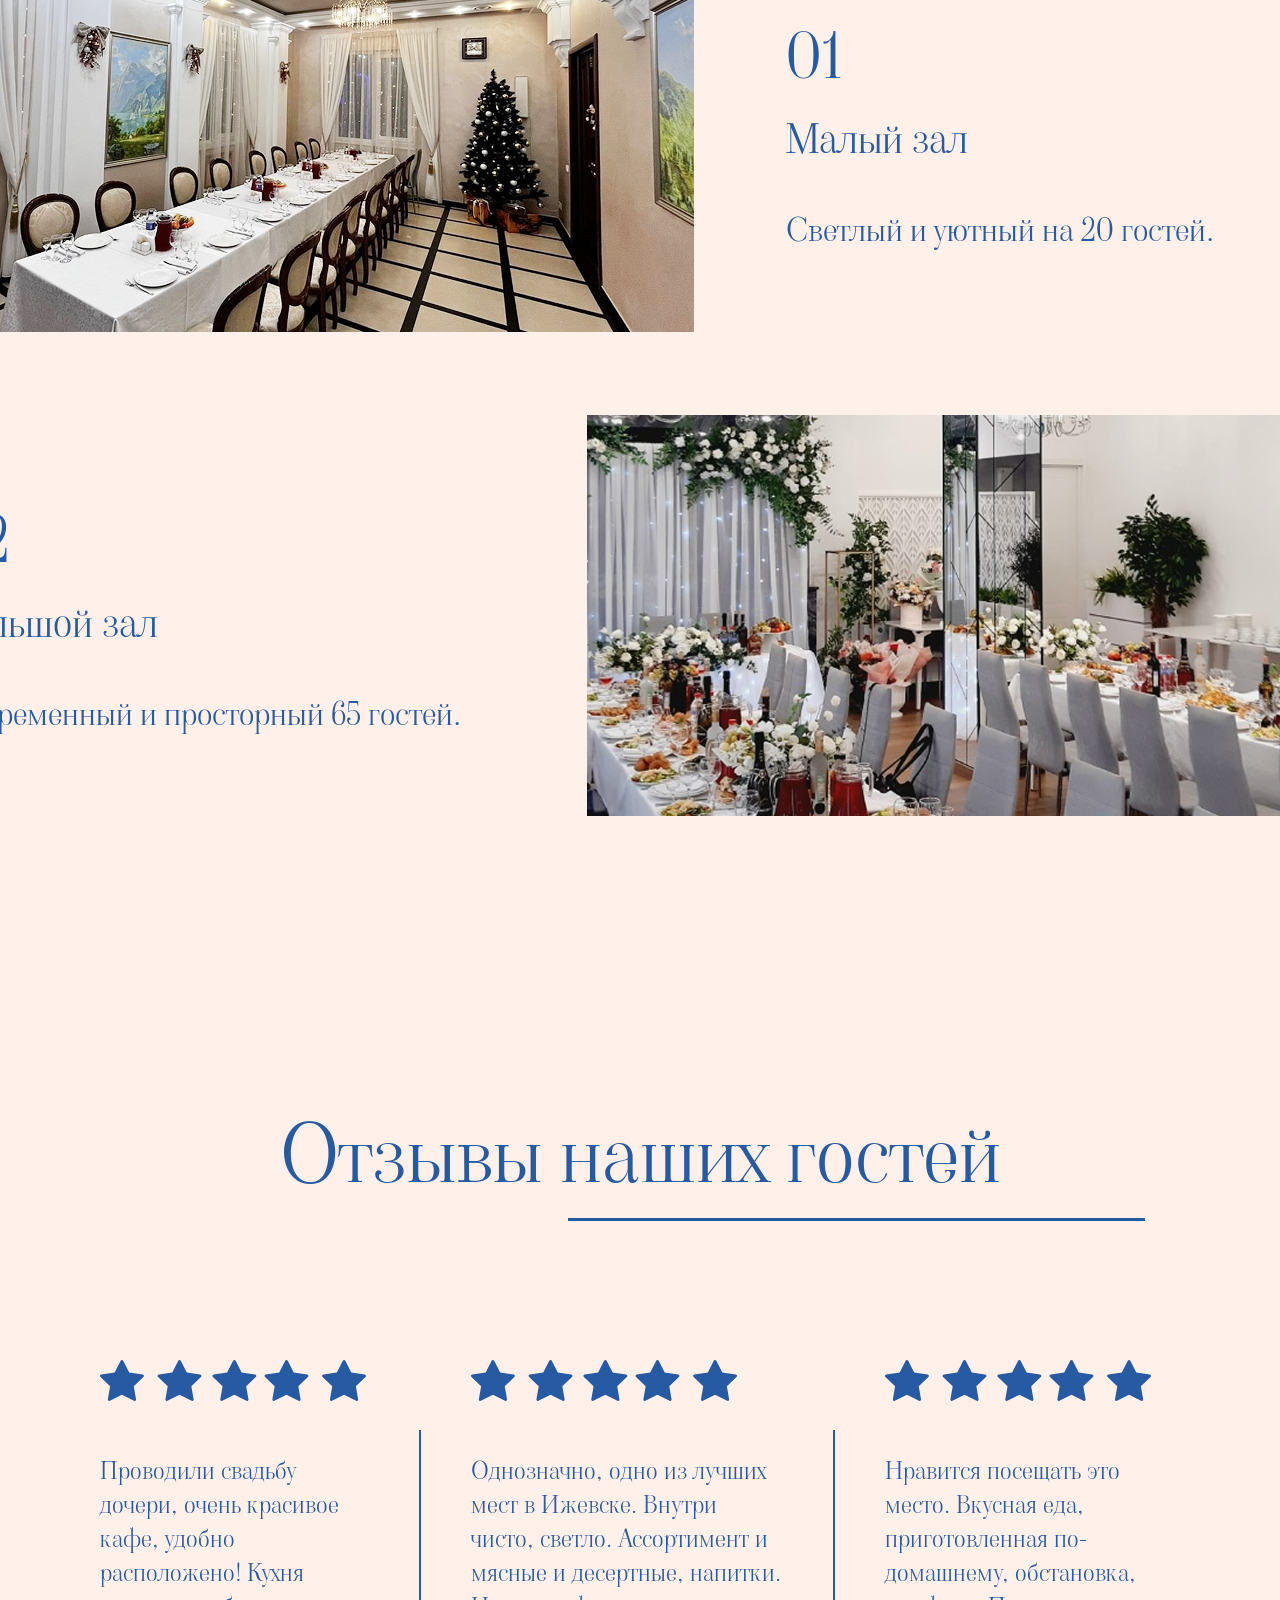
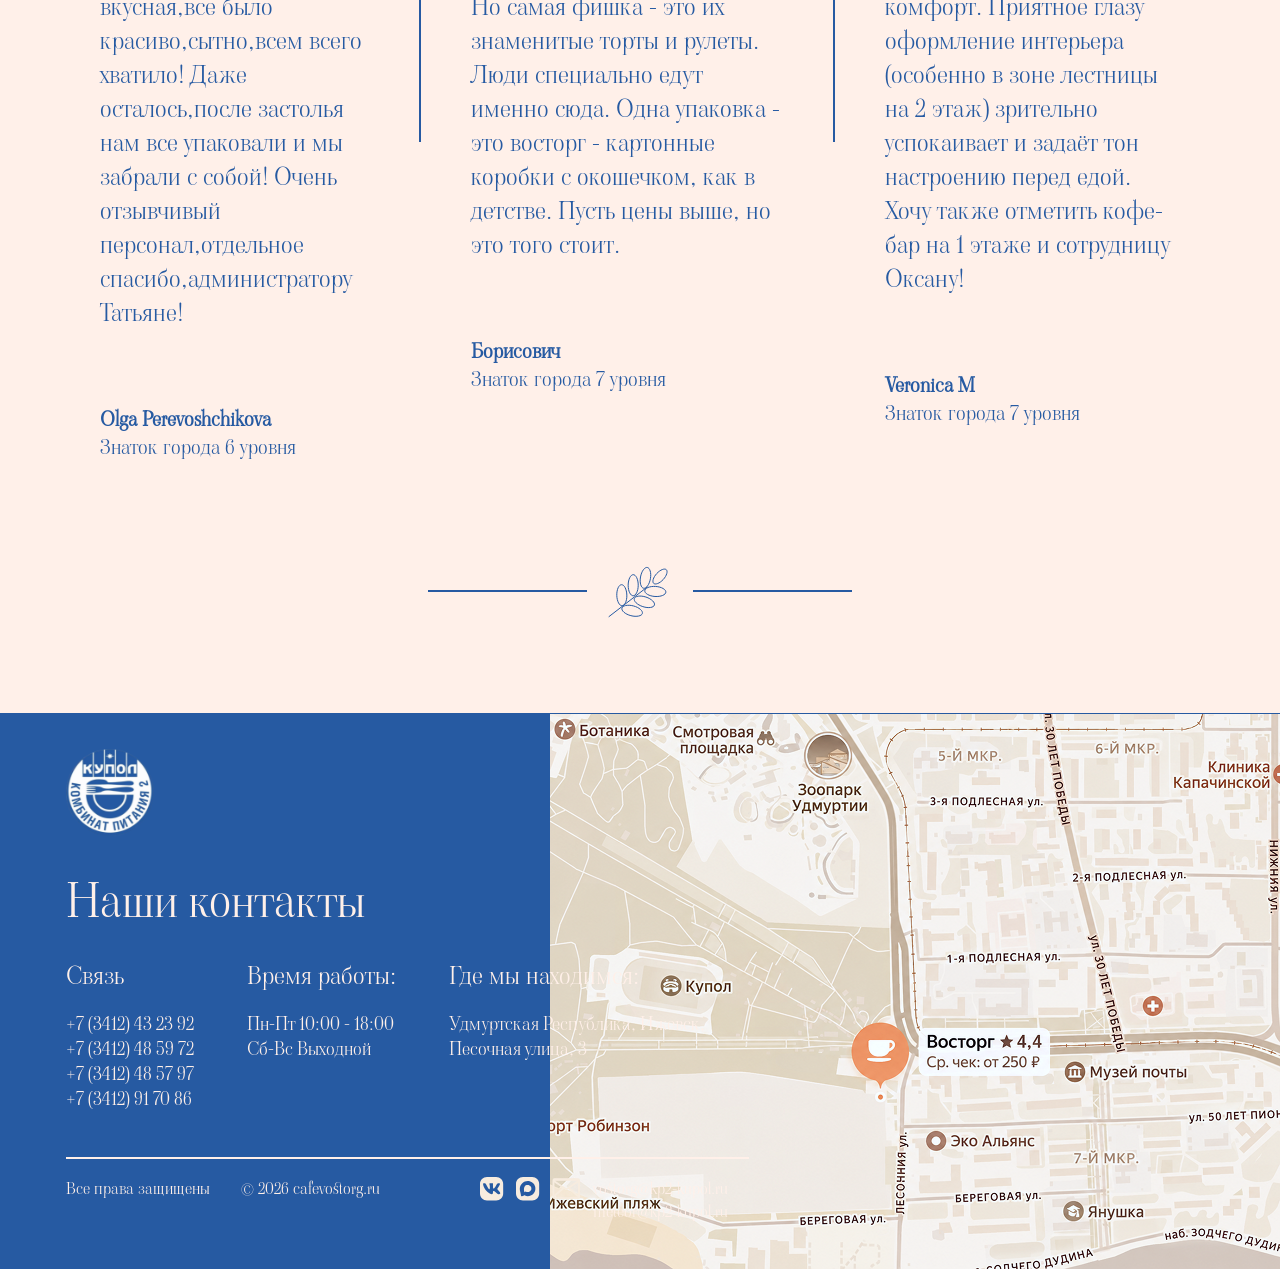
==== commit ac151cf6: "version 2" ====
--- a/index.html
+++ b/index.html
@@ -4,26 +4,40 @@
     <meta charset="UTF-8">
     <meta name="viewport" content="width=device-width, initial-scale=1.0">
     <title>Кафе Восторг</title>
+    <link rel="icon" type="image/svg" href="img/logoKP.svg">
     <link rel="stylesheet" href="css/style.css">
     <script src="https://code.jquery.com/jquery-3.7.1.min.js"></script>
 </head>
 <body>
-    <div class="container">
+    <div class="banner">
+        <p>Мы создаем события, которые хочется вспоминать.<br> Банкеты, фуршеты и уютные вечера.</p>
+        <button class="banner-btn">Узнать больше</button>
+        <button class="banner-btn">
+            <a href="tel:+73412432392">+7 341 243 23 92</a>
+        </button>
     </div>
     <header>
         <div class="nav">
             <img src="img/logoKP.svg" alt="Комбинат Питания - 2">
-            <a href="#">Главная</a>
-            <a href="#about-us">О нас</a>
-            <a href="#menu">Меню</a>
-            <a href="#feedback">Отзывы</a>
-            <a href="#footer">Контакты</a>
+            <div class="nav-links" id="nav-links">
+                <a href="#">Главная</a>
+                <a href="about-us.html">О нас</a>
+                <a href="menu.html">Меню</a>
+                <a href="#feedback">Отзывы</a>
+                <a href="#footer">Контакты</a>
+            </div>
         </div>
         <div class="contacts">
             <button class="open-call-modal">Позвонить</button>
             <a href="https://vk.ru/club92098046"><img src="img/vk3.svg" alt="ВКонтакте"></a>
             <a href="#"><img src="img/max3.svg" alt="Макс"></a>
         </div>
+        
+        <button class="burger" id="burger-btn" aria-label="Открыть меню" aria-expanded="false">
+            <span></span>
+            <span></span>
+            <span></span>
+        </button>
     </header>
     <div class="container-background">
         <div class="site-main">
@@ -76,46 +90,46 @@
             <div class="menu-images">
                 <div class="menu-image active" id="buffet">
                     <div class="menu-image-case">
-                        <img src="img/фуршетноеМеню1.png" alt="Фуршетное меню">
-                        <p>Название</p>
-                        <p>Описание/состав</p>
-                    </div>
-                    <div class="menu-image-case">
-                        <img src="img/фуршетноеМеню2.png" alt="Фуршетное меню">
-                        <p>Название</p>
-                        <p>Описание/состав</p>
-                    </div>
-                    <div class="menu-image-case">
-                        <img src="img/фуршетноеМеню3.png" alt="Фуршетное меню">
-                        <p>Название</p>
-                        <p>Описание/состав</p>
-                    </div>
-                    <div class="menu-image-case">
-                        <img src="img/фуршетноеМеню4.png" alt="Фуршетное меню">
-                        <p>Название</p>
-                        <p>Описание/состав</p>
+                        <img src="img/Пирожки1_меню.png" alt="Фуршетное меню">
+                        <h4>Пирожки изи цельнозерновой муки</h4>
+                        <p>С мясом, с зеленым луком, с картофелем и грибами, с капустой, с морковью, со свеклой.</p>
+                    </div>
+                    <div class="menu-image-case">
+                        <img src="img/Пирожки2_меню.png" alt="Фуршетное меню">
+                        <h4>Пирожки печеные</h4>
+                        <p>Картофель, репчатый лук, сельдь, свежая зелень, помидоры Черри.</p>
+                    </div>
+                    <div class="menu-image-case">
+                        <img src="img/Сельдь_меню.png" alt="Фуршетное меню">
+                        <h4>Картофель печеный с сельдью (на шпажке)</h4>
+                        <p>С мясом, мясо-капустные, с печенью, с капустой и яйцом, с грибами и картофелем, с зеленым луком, яйцом.</p>
+                    </div>
+                    <div class="menu-image-case">
+                        <img src="img/Канапе_меню.png" alt="Фуршетное меню">
+                        <h4>Мини-канапе</h4>
+                        <p>Сыр ассорти, виноград, грецкий орех</p>
                     </div>
                 </div>
                 <div class="menu-image" id="banquet">
                     <div class="menu-image-case">
-                        <img src="img/фуршетноеМеню2.png" alt="Фуршетное меню">
-                        <p>Название</p>
-                        <p>Описание/состав</p>
-                    </div>
-                    <div class="menu-image-case">
-                        <img src="img/фуршетноеМеню3.png" alt="Фуршетное меню">
-                        <p>Название</p>
-                        <p>Описание/состав</p>
-                    </div>
-                    <div class="menu-image-case">
-                        <img src="img/фуршетноеМеню4.png" alt="Фуршетное меню">
-                        <p>Название</p>
-                        <p>Описание/состав</p>
-                    </div>
-                    <div class="menu-image-case">
-                        <img src="img/фуршетноеМеню1.png" alt="Фуршетное меню">
-                        <p>Название</p>
-                        <p>Описание/состав</p>
+                        <img src="img/Цезарь_меню.png" alt="Фуршетное меню">
+                        <h4>Салат «Цезарь»</h4>
+                        <p>Курица, салат Айсберг, помидоры Черри, сыр, гренки, соус Цезарь.</p>
+                    </div>
+                    <div class="menu-image-case">
+                        <img src="img/Кальмары_меню.png" alt="Фуршетное меню">
+                        <h4>Кальмары запеченные с овощями</h4>
+                        <p>Кальмары, помидоры, сладкий болгарский перец, кабачки, репчатый лук, чеснок, оливковое масло, лимонный сок, свежая зелень.</p>
+                    </div>
+                    <div class="menu-image-case">
+                        <img src="img/Щука_меню.png" alt="Фуршетное меню">
+                        <h4>Щука фаршированная</h4>
+                        <p>Щука, репчатый лук, морковь, молоко, яйцо, сливочное масло, чеснок, соль, чёрный молотый перец, лимон, зелень, растительное масло.</p>
+                    </div>
+                    <div class="menu-image-case">
+                        <img src="img/Штрудель_меню.png" alt="Фуршетное меню">
+                        <h4>Штрудель с мороженым и сиропом</h4>
+                        <p>Яблоки, слоёное тесто, сахар, корица, сливочное масло, изюм, грецкие орехи, сахарная пудра, ванильное мороженое, карамельный сироп.</p>
                     </div>
                 </div>
                 <div class="menu-image" id="cakes">
@@ -142,17 +156,17 @@
                 </div>
                 <div class="menu-image" id="coffee-bar">
                     <div class="menu-image-case">
-                        <img src="img/пирожное Дор Блю (1).jpg" alt="">
+                        <img src="img/Пирожное-Дор-Блю.jpg" alt="">
                         <h4>Пирожное Дор Блю с грушей</h4>
                         <p>Шоколадный бисквит, шоколадное суфле на основе взбитых сливок и крема Англез, в середине – шарик из желе с грушей и суфле с сыром Дор блю.</p>
                     </div>
                     <div class="menu-image-case">
-                        <img src="img/пирожное Очарование (1).jpg" alt="">
+                        <img src="img/Пирожное-Очарование.jpg" alt="">
                         <h4>Пирожное Очарование</h4>
                         <p>Поверхность покрыта гелем Черная смородина. На тонком шоколадном бисквите суфле на основе взбитых сливок с начинкой.</p>
                     </div>
                     <div class="menu-image-case">
-                        <img src="img/пирожное Парижанка.jpg" alt="">
+                        <img src="img/Пирожное-Парижанка.jpg" alt="">
                         <h4>Пирожное Парижанка</h4>
                         <p>Кольцо из заварного теста, с вишневой начинкой и кремом Патисьер.</p>
                     </div>
@@ -172,20 +186,20 @@
     <div class="hall">
         <p class="hall-title">Наши залы</p>
         <div class="first-hall">
-            <img src="img/вместоЗала.png" alt="Малый зал">
+            <img src="img/small-holl.png" alt="Малый зал">
             <div class="first-hall-text">
                 <p class="hall-text-num">01</p>
                 <p class="hall-text-title">Малый зал</p>
-                <p class="hall-text-description">Описание, количество человек и тд. <br> Lorem ipsum dolor sit amet consectetur adipisicing elit. Nesciunt adipisci, veritatis laboriosam distinctio temporibus officia! Sit accusamus nostrum corporis sunt.</p>
+                <p class="hall-text-description">Светлый и уютный на 20 гостей.</p>
             </div>
         </div>
         <div class="second-hall">
             <div class="second-hall-text">
                 <p class="hall-text-num">02</p>
                 <p class="hall-text-title">Большой зал</p>
-                <p class="hall-text-description">Описание, количество человек и тд. <br> Lorem ipsum dolor sit amet consectetur adipisicing elit. Nesciunt adipisci, veritatis laboriosam distinctio temporibus officia! Sit accusamus nostrum corporis sunt.</p>
-            </div>
-            <img src="img/вместоЗала.png" alt="Большой зал">
+                <p class="hall-text-description">Современный и просторный 65 гостей.</p>
+            </div>
+            <img src="img/big-holl.png" alt="Большой зал">
         </div>
     </div>
     <div class="feedback" id="feedback">
@@ -232,7 +246,7 @@
         </div>    
     </div>
     <div class="line-millet">
-        <img src="img/millet.svg" alt="">
+        <img src="img/menu_line_blue.svg" alt="">
     </div>
     <footer id="footer">
         <div class="footer-content">
@@ -254,6 +268,7 @@
                     <div class="address">
                         <p class="footer-info-text-connection-items">Где мы находимся:</p>
                         <p>Удмуртская Республика, Ижевск, Песочная улица, 3</p>
+                        <img src="img/map.png" alt="Карта" class="footer-map-mobile">
                     </div>
                 </div>
                 <div class="footer-bottom">
@@ -281,16 +296,49 @@
 
 <script>
     $(document).ready(function() {
+
+        // ===== Бургер-меню =====
+        const $burger   = $('#burger-btn');
+        const $navLinks = $('#nav-links');
+
+        function closeMenu() {
+            $navLinks.removeClass('is-open');
+            $burger.removeClass('is-active').attr('aria-expanded', 'false');
+            $('body').removeClass('menu-open');
+        }
+
+        $burger.on('click', function() {
+            const isOpen = $navLinks.hasClass('is-open');
+            $navLinks.toggleClass('is-open', !isOpen);
+            $burger.toggleClass('is-active', !isOpen);
+            $burger.attr('aria-expanded', !isOpen);
+            $('body').toggleClass('menu-open', !isOpen);
+        });
+
+        // Закрыть при клике по ссылке
+        $navLinks.find('a').on('click', closeMenu);
+
+        // Закрыть при клике вне меню
+        $(document).on('click', function(e) {
+            if ($navLinks.hasClass('is-open')
+                && !$(e.target).closest('.nav-links').length
+                && !$(e.target).closest('.burger').length) {
+                closeMenu();
+            }
+        });
+
+
+
+
+        // Функция переключения на следующий пункт
         let autoSwitchInterval;
-        const switchDelay = 5000; // Интервал переключения: 4000 мс = 4 секунды
-
-        // Функция переключения на следующий пункт
+        const switchDelay = 5000;
+        
         function switchToNext() {
             const $current = $('.menu-nav-p.active');
-            // Ищем следующий элемент, если его нет — берем первый
+            // Ищет след элемент
             const $next = $current.next('.menu-nav-p').length ? $current.next('.menu-nav-p') : $('.menu-nav-p').first();
             
-            // Имитируем клик, чтобы сработала вся ваша логика переключения
             $next.trigger('click');
         }
 
@@ -298,12 +346,6 @@
         function startAutoSwitch() {
             autoSwitchInterval = setInterval(switchToNext, switchDelay);
         }
-
-        // Сброс и перезапуск таймера (нужен при ручном клике)
-        // function resetAutoSwitch() {
-        //     clearInterval(autoSwitchInterval);
-        //     startAutoSwitch();
-        // }
 
         // Обработчик клика по пунктам меню
         $('.menu-nav-p').on('click', function() {
@@ -314,17 +356,14 @@
             $('.menu-image').removeClass('active');
             $('#' + targetId).addClass('active');
             
-            // Сбрасываем таймер при ручном переключении
-            // resetAutoSwitch();
-        });
-
-        // Запускаем автопереключение при загрузке страницы
+        });
+
+        // автопереключение при загрузке страницы
         startAutoSwitch();
 
-        // Удобная фишка: ставим на паузу при наведении мыши на меню, чтобы пользователь мог спокойно читать
         $('.menu-changing').hover(
-            function() { clearInterval(autoSwitchInterval); }, // Мышь наведена -> пауза
-            function() { startAutoSwitch(); }                  // Мышь убрана -> продолжить
+            function() { clearInterval(autoSwitchInterval); }, // Мышь наведена - пауза
+            function() { startAutoSwitch(); }                  // Мышь убрана - продолжить
         );
 
         // --- Модальное окно с номером ---
@@ -339,6 +378,38 @@
         $('#call-modal').click(function(e) {
             if (e.target === this) $(this).hide();
         });
+
+
+        
+        
+    });
+    // баннер
+    document.addEventListener('DOMContentLoaded', function() {
+        const bannerText = document.querySelector('.banner p');
+        const bannerButtons = document.querySelectorAll('.banner-btn');
+
+        // Появление текста
+        setTimeout(() => {
+            if (bannerText) {
+                bannerText.classList.add('fade-in-up');
+            }
+        }, 200);
+
+        // 2. Появление кнопок
+        bannerButtons.forEach((button, index) => {
+            setTimeout(() => {
+                button.classList.add('fade-in-up');
+            }, 400 + (index * 200)); 
+        });
+    });
+
+    // для плавного премещения на раздел о нас
+    $('.banner-btn').first().on('click', function(e) {
+        e.preventDefault();
+        // Плавный скролл к блоку "about-us"
+        $('html, body').animate({
+            scrollTop: $('#about-us').offset().top - 110
+        }, 800);
     });
 </script>
 
@@ -347,7 +418,7 @@
         <span class="modal-close">&times;</span>
         <a href="tel:+73412432392">Кафе «Восторг» +7 (3412) 43 23 92</a>
         <a href="tel:+73412485972">Кондитерский цех +7 (3412) 48 59 72, </a><a href="tel:+73412485797">+7 (3412) 48 57 97</a>
-        <a href="tel:+73412917086">Соловая «Метеор» +7 (3412) 91 70 86</a>
+        <a href="tel:+73412917086">Столовая «Метеор» +7 (3412) 91 70 86</a>
     </div>
 </div>
 
--- a/css/style.css
+++ b/css/style.css
@@ -41,7 +41,7 @@
 }
 
 .nav a:hover {
-  border-bottom: #2157A3 2px solid;
+  border-bottom: #265AA2 2px solid;
 }
 
 .contacts {
@@ -122,7 +122,7 @@
   margin-top: 32px;
 }
 
-.site-main-text-actions-reserve, .menu button, .about-us button, .site-main-text-actions-call {
+.site-main-text-actions-reserve, .menu button, .about-us button, .site-main-text-actions-call, .banner-btn {
   font-family: Viaoda;
   font-size: 24px;
   color: #265AA2;
@@ -132,7 +132,7 @@
   border: none;
 }
 
-.site-main-text-actions-call {
+.site-main-text-actions-call, .banner-btn {
   background: transparent;
   border: #fff 3px solid;
   padding: 15px 25px;
@@ -189,16 +189,16 @@
 }
 
 .image-border {
-  width: 677px;
-  height: 356px;
+  width: 647px;
+  height: 336px;
   position: absolute;
   z-index: 0;
   border: #265AA2 2px solid;
 }
 
 .about-us-items img {
-  height: 356px;
-  width: 677px;
+  height: 346px;
+  width: 657px;
   position: relative;
   top: 42px;
   left: 55px;
@@ -361,6 +361,11 @@
 
 .first-hall p, .second-hall p {
   font-family: Viaoda;
+  width: 550px;
+}
+
+.first-hall img, .second-hall img {
+  text-align: left;
 }
 
 .hall-text-num {
@@ -745,6 +750,13 @@
 .menu-cake img {
   width: 270px;
   height: 268px;
+  border-radius: 22px;
+}
+
+.menu-cake img:hover {
+  transform: scale(1.06);
+  box-shadow: 0 12px 28px rgba(38, 90, 162, 0.25);
+  transition: transform 0.6s cubic-bezier(0.22, 1, 0.36, 1), box-shadow 0.6s cubic-bezier(0.22, 1, 0.36, 1);
 }
 
 .menu-cake h4 {
@@ -796,6 +808,15 @@
   cursor: pointer;
 }
 
+.menu-cake-weight-likes img {
+  border-radius: 0;
+}
+
+.menu-cake-weight-likes img:hover {
+  transform: none;
+  box-shadow: none;
+}
+
 .menu-cakes-big-block {
   display: flex;
   gap: 125px;
@@ -834,10 +855,89 @@
   cursor: pointer;
 }
 
+.about-us-image-border-order {
+  border: #265AA2 3px solid;
+  width: 512px;
+  height: 332px;
+  position: absolute;
+}
+
+.image-order {
+  position: relative;
+  top: 47px;
+  left: 47px;
+}
+
+.menu-cakes-order-block-description {
+  max-width: 645px;
+  font-size: 28px;
+}
+
+.menu-cakes-order-block-description li {
+  margin-left: 30px;
+}
+
+.examples-of-works-title {
+  font-size: 42px;
+  text-align: left;
+  margin-top: 100px;
+}
+
+.examples-of-works-text {
+  margin-bottom: 100px;
+}
+
+.examples-of-works {
+  display: flex;
+  justify-content: center;
+  gap: 87px;
+}
+
+.examples-of-works img {
+  margin-bottom: 70px;
+  border-radius: 22px;
+}
+
+.examples-of-works img:hover {
+  transform: scale(1.06);
+  box-shadow: 0 12px 28px rgba(38, 90, 162, 0.25);
+  transition: transform 0.6s cubic-bezier(0.22, 1, 0.36, 1), box-shadow 0.6s cubic-bezier(0.22, 1, 0.36, 1);
+}
+
+.nav-links {
+  display: flex;
+  gap: 78px;
+  align-items: center;
+}
+
+.burger {
+  display: none;
+  flex-direction: column;
+  justify-content: space-between;
+  width: 32px;
+  height: 24px;
+  background: transparent;
+  border: none;
+  cursor: pointer;
+  padding: 0;
+  z-index: 1001;
+}
+.burger span {
+  display: block;
+  width: 90%;
+  height: 2px;
+  background-color: #265AA2;
+  border-radius: 2px;
+  transition: transform 0.3s ease, opacity 0.3s ease;
+  transform-origin: center;
+}
+
 .container-about-us {
   background: #FFF0E9;
   color: #265AA2;
   font-family: Viaoda;
+  padding-left: 5%;
+  padding-right: 5%;
 }
 
 .menu-title-items-img {
@@ -904,6 +1004,7 @@
 
 .image-coffee-bar {
   right: 47px;
+  margin-right: 47px;
 }
 
 .about-us-image-border-coffee-bar {
@@ -934,24 +1035,36 @@
 }
 
 .shops {
-  display: grid;
-  grid-template-columns: 301px 424px 277px;
-  gap: 131px;
-  border: #265AA2 2px solid;
+  display: flex;
+  justify-content: center;
+}
+
+table {
+  border: 2px solid #265AA2;
+  border-collapse: separate;
+  box-sizing: border-box;
+  background-color: #FFF0E9;
+  color: #265AA2;
+  font-family: Viaoda;
+  margin: 0 auto 137px auto;
   padding: 35px 84px;
-  margin: 0 auto 137px auto;
-  box-sizing: border-box;
-  width: 90%;
-}
-
-.shops-title {
-  font-family: Viaoda;
+  width: 100%;
+  max-width: 1600px;
+}
+
+th, td {
+  border: none;
+  padding: 20px;
+  text-align: left;
+  vertical-align: top;
+}
+
+th {
   font-size: 36px;
   padding-bottom: 42px;
 }
 
-.shops-colum p {
-  font-family: Viaoda;
+td {
   font-size: 28px;
   padding-bottom: 26px;
 }
@@ -959,6 +1072,10 @@
 .about-us-image-border-meteor {
   width: 609px;
   height: 612px;
+}
+
+.footer-map-mobile {
+  display: none;
 }
 
 .nav-dropdown {
@@ -1035,4 +1152,1080 @@
   font-size: 28px;
   color: #265AA2;
   margin: 15px 0;
+}
+
+.banner {
+  background-image: url("../img/баннер.png");
+  background-repeat: no-repeat;
+  background-size: cover;
+  height: 549px;
+  padding-left: 130px;
+  background-position: center;
+}
+
+.banner p {
+  font-family: Viaoda;
+  font-size: 36px;
+  color: #FFF0E9;
+  text-align: left;
+  align-content: center;
+  padding-top: 90px;
+  width: 750px;
+  text-transform: uppercase;
+}
+
+.banner-btn {
+  font-size: 20px;
+  padding: 8px 19px;
+  margin-top: 40px;
+  box-shadow: 2px 2px 5px 1px rgba(38, 90, 162, 0.55);
+  color: #FFF0E9;
+  margin-right: 10px;
+}
+
+.banner-btn:hover {
+  background-color: rgba(255, 240, 233, 0.29);
+  transition: background-color 0.6s ease;
+}
+
+.banner-btn a {
+  color: #FFF0E9;
+}
+
+.banner p,
+.banner-btn {
+  opacity: 0;
+  transform: translateY(50px);
+  transition: opacity 0.8s ease, transform 0.8s ease;
+}
+
+.banner p.fade-in-up,
+.banner-btn.fade-in-up {
+  opacity: 1;
+  transform: translateY(0);
+}
+
+.fade-in-up {
+  opacity: 1;
+  transform: translateY(0);
+}
+
+@media (max-width: 480px) {
+  header {
+    padding: 12px 10px;
+    margin: 0;
+    display: flex;
+    height: 50px;
+  }
+  .nav img {
+    height: 45px;
+  }
+  .nav-links {
+    position: fixed;
+    top: 0;
+    right: 0;
+    width: 80%;
+    max-width: 320px;
+    height: 100vh;
+    background: #FFF0E9;
+    flex-direction: column;
+    align-items: flex-start;
+    justify-content: flex-start;
+    gap: 0;
+    padding: 80px 24px 24px;
+    box-sizing: border-box;
+    transform: translateX(100%);
+    transition: transform 0.3s ease;
+    z-index: 1000;
+    box-shadow: -4px 0 20px rgba(0, 0, 0, 0.15);
+    overflow-y: auto;
+  }
+  .nav-links.is-open {
+    transform: translateX(0);
+  }
+  .nav-links a {
+    width: 100%;
+    font-size: 20px;
+    padding: 16px 0;
+    border-bottom: 1px solid rgba(38, 90, 162, 0.2);
+    color: #265AA2;
+    text-decoration: none;
+  }
+  .contacts {
+    display: flex;
+    align-items: center;
+    gap: 8px;
+    text-align: center;
+  }
+  .contacts button {
+    font-size: 11px;
+    padding: 1px 10px;
+    height: 26px;
+    border: #265AA2 2px solid;
+  }
+  .contacts img {
+    height: 26px;
+    width: auto;
+    margin: auto 0;
+    align-content: center;
+    display: block;
+  }
+  .burger {
+    display: flex;
+    margin-left: 4px;
+  }
+  .burger.is-active span:nth-child(1) {
+    transform: translateY(10.5px) rotate(45deg);
+  }
+  .burger.is-active span:nth-child(2) {
+    opacity: 0;
+  }
+  .burger.is-active span:nth-child(3) {
+    transform: translateY(-10.5px) rotate(-45deg);
+  }
+  .burger.is-active {
+    position: fixed;
+    top: 12px;
+    right: 16px;
+    margin: 0;
+    z-index: 1002;
+  }
+  body.menu-open {
+    overflow: hidden;
+  }
+  .container-about-us {
+    overflow-x: hidden;
+  }
+  .menu-title-items p {
+    font-size: 32px;
+    text-align: center;
+  }
+  .menu-title-items-img {
+    margin: 0 auto 40px auto;
+    width: 60%;
+    height: auto;
+  }
+  .about-us-titles {
+    font-size: 28px;
+    margin: 0 auto 32px auto;
+    padding-bottom: 8px;
+  }
+  .about-us-titles::after {
+    height: 2px;
+  }
+  .about-us-text-center, .about-us-text-center_cooking {
+    font-size: 18px;
+    line-height: 1.4;
+    margin: 0 auto 24px auto;
+    max-width: 100%;
+    padding: 0 16px;
+  }
+  .about-us-text-side {
+    max-width: 100%;
+    font-size: 18px;
+    line-height: 1.45;
+    padding: 0 16px;
+  }
+  .about-us-text-side li {
+    margin-left: 20px;
+    margin-bottom: 6px;
+  }
+  .about-us-text-side p {
+    margin-bottom: 12px;
+  }
+  .about-us-text-center_cooking {
+    font-size: 18px;
+    text-align: center;
+    margin-bottom: 32px;
+  }
+  .about-us-info-vostorg,
+  .about-us-info-coffee-bar {
+    flex-direction: column;
+    gap: 24px;
+    margin-bottom: 48px;
+    align-items: center;
+  }
+  .about-us-image-vostorg {
+    width: 90%;
+    position: relative;
+    padding: 12px 0 0 12px;
+    box-sizing: border-box;
+  }
+  .about-us-image-border-vostorg,
+  .about-us-image-border-coffee-bar,
+  .about-us-image-border-cooking,
+  .about-us-image-border-cake,
+  .about-us-image-border-meteor {
+    width: 90%;
+    height: 200px;
+    top: 0;
+    left: 0;
+    border: 2px solid #265AA2;
+  }
+  .image-vostorg,
+  .image-coffee-bar {
+    position: relative;
+    top: 12px;
+    left: 12px;
+    right: auto;
+    margin-right: 0;
+    width: 100%;
+  }
+  .image-vostorg img,
+  .image-coffee-bar img {
+    width: 90%;
+    height: 200px;
+    -o-object-fit: cover;
+       object-fit: cover;
+    display: block;
+    border: 2px solid #265AA2;
+  }
+  .about-us-info-coffee-bar .about-us-image-vostorg {
+    padding: 12px 0 0 12px;
+  }
+  .about-us-info-coffee-bar .about-us-image-vostorg {
+    order: 1;
+  }
+  .about-us-info-coffee-bar-text {
+    order: 0;
+  }
+  .about-us-info-coffee-bar .image-coffee-bar {
+    right: auto;
+    margin-right: 0;
+  }
+  .shops {
+    width: 100%;
+    margin-bottom: 48px;
+  }
+  table {
+    max-width: 600px;
+    padding: 12px 16px;
+    margin: 0 16px 48px 16px;
+    font-size: 14px;
+  }
+  th {
+    font-size: 14px;
+    padding: 10px 6px;
+    max-width: 107px;
+  }
+  td {
+    font-size: 10px;
+    padding: 10px 6px;
+    width: 100px;
+  }
+  .line-millet {
+    text-align: center;
+  }
+  .line-millet img {
+    width: 80%;
+    height: auto;
+  }
+  .footer-content {
+    background-image: none;
+    padding: 0;
+  }
+  .footer-info {
+    text-align: center;
+    display: block;
+    margin: 0 auto;
+  }
+  .footer-info img {
+    padding: 0;
+  }
+  .footer-info-title {
+    font-size: 22px;
+    margin: 16px 0;
+  }
+  .footer-info-text {
+    flex-direction: column;
+    gap: 16px;
+    padding-bottom: 35px;
+  }
+  .footer-info-text p {
+    font-size: 18px;
+  }
+  .footer-info-text-connection-items {
+    font-weight: bold;
+    padding: 15px 0;
+  }
+  .footer-bottom {
+    flex-direction: column;
+    gap: 16px;
+    margin-top: 24px;
+    text-align: center;
+  }
+  .footer-map-mobile {
+    display: block;
+    width: 90%;
+    max-width: 340px;
+    height: 90%;
+    margin: 16px auto;
+    border-radius: 8px;
+  }
+  .footer-bottom-text {
+    font-size: 13px;
+  }
+  .footer-bottom-social-network {
+    justify-content: center;
+    gap: 12px;
+  }
+  .footer-bottom-social-network img {
+    height: 28px;
+  }
+  .footer-post-address {
+    width: 100%;
+    text-align: center;
+  }
+  .footer-post-address p {
+    font-size: 14px;
+  }
+  .modal-window {
+    width: 90%;
+    max-width: 300px;
+    padding: 24px 16px;
+  }
+  .modal-window a {
+    font-size: 16px;
+    display: block;
+    margin-bottom: 12px;
+    text-align: center;
+  }
+  .modal-close {
+    font-size: 28px;
+    top: 8px;
+    right: 12px;
+  }
+}
+@media (max-width: 480px) {
+  .banner {
+    height: auto;
+    min-height: 420px;
+    padding: 40px 0 0 25px;
+    background-position: center;
+    background-size: cover;
+    display: flex;
+    flex-direction: column;
+    justify-content: flex-start;
+    box-sizing: border-box;
+  }
+  .banner p {
+    width: 90%;
+    font-size: 18px;
+    line-height: 1.3;
+    text-align: left;
+    padding-top: 40px;
+    margin-bottom: 24px;
+  }
+  .banner-btn {
+    font-size: 15px;
+    padding: 5px 10px;
+    margin-top: 12px;
+    margin-right: 8px;
+    align-self: flex-start;
+  }
+  .site-main {
+    height: auto;
+    flex-direction: column;
+    gap: 0;
+    margin-bottom: 40px;
+    padding: 24px 16px 32px;
+    box-sizing: border-box;
+  }
+  .main-foto {
+    display: none;
+  }
+  .site-main-text {
+    display: flex;
+    flex-direction: column;
+    align-items: stretch;
+    text-align: center;
+    padding: 0;
+    min-width: 0;
+    margin-left: 0;
+  }
+  .footnote {
+    display: flex;
+    flex-wrap: nowrap;
+    gap: 12px;
+    margin: 0 0 16px 18px;
+    margin-right: auto;
+    align-items: center;
+    justify-content: flex-start;
+    padding: 0 8px;
+    box-sizing: border-box;
+    width: auto;
+  }
+  .footnote img {
+    height: 44px;
+    width: auto;
+    flex-shrink: 0;
+    display: block;
+  }
+  .footnote p {
+    font-size: 11px;
+    margin: 0;
+    text-align: left;
+    line-height: 1.3;
+    color: #FFF0E9;
+    white-space: nowrap;
+    flex-shrink: 0;
+  }
+  .site-main-text img {
+    width: 55%;
+    max-width: 220px;
+    margin: 0 auto;
+    display: block;
+  }
+  .site-main-text-p {
+    font-size: 14px;
+    margin-top: 16px;
+    text-align: center;
+    line-height: 1.4;
+  }
+  .site-main-text-actions {
+    flex-direction: column;
+    gap: 10px;
+    margin-top: 20px;
+    align-items: center;
+  }
+  .site-main-text-actions button {
+    width: 100%;
+    max-width: 260px;
+    font-size: 14px;
+    padding: 10px 14px;
+  }
+  .about-us {
+    padding: 32px 16px 48px;
+  }
+  .about-title p {
+    font-size: 30px;
+    margin-bottom: 16px;
+  }
+  .about-us-items {
+    flex-direction: column;
+    gap: 20px;
+    margin-top: 24px;
+    align-items: center;
+  }
+  .about-us-items p {
+    font-size: 14px;
+    line-height: 1.45;
+    max-width: 100%;
+    text-align: left;
+  }
+  .about-us-items-image {
+    width: 100%;
+    max-width: 320px;
+    position: relative;
+    margin: 0 auto;
+  }
+  .image-border {
+    position: absolute;
+    top: 0;
+    left: 0;
+    width: 100%;
+    height: 180px;
+    border: 2px solid #265AA2;
+    z-index: 0;
+  }
+  .image-placeholder {
+    position: relative;
+    top: 12px;
+    left: 12px;
+    width: 100%;
+    z-index: 1;
+  }
+  .image-placeholder img {
+    position: static;
+    top: auto;
+    left: auto;
+    width: 100%;
+    height: 180px;
+    -o-object-fit: cover;
+       object-fit: cover;
+    display: block;
+    border: 2px solid #265AA2;
+  }
+  .about-us button {
+    margin-top: 32px;
+    padding: 12px 32px;
+    font-size: 14px;
+  }
+  .menu {
+    padding: 32px 16px;
+  }
+  .menu-title p, .menu-title-items p {
+    font-size: 32px;
+  }
+  .menu-changing > img {
+    width: 70%;
+    height: auto;
+    margin: 0 auto 16px;
+    display: block;
+  }
+  .menu-nav {
+    flex-wrap: wrap;
+    gap: 8px 16px;
+    font-size: 15px;
+    margin: 16px auto 24px;
+    justify-content: center;
+  }
+  .menu-nav-p, .menu-nav-items {
+    padding-bottom: 4px;
+  }
+  .menu-images, .menu-content {
+    margin-top: 12px;
+    min-height: 0;
+  }
+  .menu-image.active {
+    flex-direction: column;
+    gap: 20px;
+    align-items: center;
+    flex-wrap: wrap;
+  }
+  .menu-image-case {
+    width: 100%;
+    max-width: 300px;
+    height: 316px;
+  }
+  .menu-image-case img {
+    width: 100%;
+    height: auto;
+    max-height: 220px;
+    -o-object-fit: cover;
+       object-fit: cover;
+    border-radius: 18px;
+    margin-bottom: 8px;
+  }
+  .menu-image-case h4 {
+    font-size: 17px;
+    padding-bottom: 4px;
+  }
+  .menu-image-case p {
+    font-size: 13px;
+    line-height: 1.4;
+  }
+  .menu button {
+    margin-top: 24px;
+    font-size: 14px;
+    padding: 10px 28px;
+  }
+  .pattern {
+    padding-top: 16px;
+  }
+  .pattern img {
+    width: 80%;
+    height: auto;
+  }
+  .hall {
+    padding: 32px 16px 48px;
+  }
+  .hall-title, .feedback-title {
+    font-size: 28px;
+    margin-bottom: 24px;
+  }
+  .hall-title::after, .feedback-title::after {
+    width: 70%;
+    height: 2px;
+  }
+  .first-hall-text {
+    order: 2;
+  }
+  .first-hall img, .second-hall img {
+    order: 3;
+  }
+  .first-hall,
+  .second-hall {
+    flex-direction: column;
+    gap: 16px;
+    align-items: center;
+    margin-top: 0;
+  }
+  .second-hall {
+    margin-top: 24px;
+  }
+  .first-hall img,
+  .second-hall img {
+    width: 100%;
+    max-width: 320px;
+    height: auto;
+  }
+  .first-hall-text,
+  .second-hall-text {
+    text-align: center;
+    width: 100%;
+  }
+  .first-hall p, .second-hall p {
+    width: 100%;
+  }
+  .hall-text-num {
+    font-size: 32px;
+  }
+  .hall-text-title {
+    font-size: 22px;
+    padding: 4px 0 10px;
+  }
+  .hall-text-description {
+    font-size: 15px;
+    line-height: 1.4;
+  }
+  .feedback {
+    padding: 0 0 32px;
+  }
+  .feedback-title p {
+    font-size: 24px;
+    padding: 0 16px;
+  }
+  .reviews-block-base {
+    flex-direction: column;
+    gap: 20px;
+    padding: 24px;
+  }
+  .reviews:not(:last-child)::after {
+    display: none;
+  }
+  .reviews {
+    border-bottom: 1px solid rgba(38, 90, 162, 0.2);
+    padding-bottom: 16px;
+  }
+  .reviews:last-child {
+    border-bottom: none;
+    padding-bottom: 0;
+  }
+  .stars img {
+    height: 16px;
+    width: auto;
+  }
+  .reviews-text {
+    padding-top: 12px;
+    padding-bottom: 12px;
+    font-size: 13px;
+    line-height: 1.45;
+  }
+  .subtitle {
+    font-size: 13px;
+  }
+  .subtitle h4 {
+    font-size: 14px;
+  }
+  .line-millet {
+    text-align: center;
+    padding: 16px 0;
+  }
+  .line-millet img {
+    width: 70%;
+    height: auto;
+  }
+}
+@media (max-width: 480px) {
+  .container-menu {
+    overflow-x: hidden;
+  }
+  .all-menu {
+    padding: 0 16px;
+    box-sizing: border-box;
+  }
+  .menu-title-items {
+    padding-top: 32px;
+  }
+  .menu-title-items p {
+    font-size: 32px;
+    line-height: 1.2;
+  }
+  .menu-title-items-img {
+    width: 60%;
+    margin: 0 auto 24px auto;
+  }
+  .menu-nav {
+    display: grid;
+    grid-template-columns: 1fr 1fr;
+    gap: 10px 16px;
+    margin: 16px auto 28px auto;
+    font-size: 15px;
+    justify-items: center;
+  }
+  .menu-nav-items {
+    padding-bottom: 4px;
+    text-align: center;
+  }
+  .nav-dropdown {
+    position: relative;
+  }
+  .dropdown-menu {
+    position: absolute;
+    top: 100%;
+    left: 50%;
+    transform: translateX(-50%);
+    min-width: 220px;
+    max-width: 280px;
+    border-radius: 10px;
+    padding: 6px 0;
+    z-index: 50;
+    display: none;
+    box-shadow: 0 8px 24px rgba(0, 0, 0, 0.2);
+  }
+  .nav-dropdown:focus-within .dropdown-menu {
+    display: block;
+  }
+  .dropdown-menu a {
+    font-size: 14px;
+    padding: 8px 14px;
+    white-space: normal;
+    line-height: 1.3;
+  }
+  #buffet.menu-content-info.active {
+    display: grid;
+    grid-template-columns: repeat(2, minmax(0, 1fr));
+    gap: 16px 12px;
+  }
+  #banquet .menu-content-info-banquet-items {
+    display: grid;
+    grid-template-columns: repeat(2, minmax(0, 1fr));
+  }
+  #cakes.menu-content-info.active,
+  #coffee-bar.menu-content-info.active {
+    display: block;
+  }
+  .menu-content-info-left,
+  .menu-content-info-right {
+    width: 100%;
+    display: flex;
+    flex-direction: column;
+    gap: 12px;
+  }
+  .menu-text-block {
+    width: 100%;
+  }
+  .menu-text-block h3 {
+    font-size: 13px;
+    margin-top: 8px;
+    margin-bottom: 4px;
+    line-height: 1.2;
+  }
+  .menu-text-block p {
+    font-size: 10px;
+    line-height: 1.35;
+    white-space: normal;
+    margin-bottom: 8px;
+  }
+  .menu-subitem {
+    padding-left: 10px;
+  }
+  .menu-image-block,
+  .menu-image-block-right {
+    width: 100%;
+    text-align: center;
+  }
+  .menu-image-block img,
+  .menu-image-block-right img {
+    width: 100%;
+    max-width: 100%;
+    height: 120px;
+    -o-object-fit: cover;
+       object-fit: cover;
+    border-radius: 8px;
+    margin: 4px 0 12px 0;
+  }
+  .menu-image-block-right img {
+    margin-top: 4px;
+    margin-bottom: 12px;
+  }
+  .buffet-dot {
+    display: none;
+  }
+  .menu-text-block-weight {
+    display: block;
+    margin-left: auto;
+    flex-basis: 100%;
+    text-align: right;
+    font-weight: bold;
+  }
+  .menu-cakes-block-title {
+    font-size: 24px;
+    margin: 24px 0;
+    flex-wrap: wrap;
+    text-align: center;
+    row-gap: 6px;
+  }
+  .menu-cakes-block-title::before, .menu-cakes-block-title::after {
+    content: "";
+    flex: 1 1 16px;
+    min-width: 16px;
+    height: 2px;
+    background-color: #265AA2;
+    max-width: 40px;
+  }
+  .menu-cakes-block-title::before {
+    margin-right: 10px;
+  }
+  .menu-cakes-block-title::after {
+    margin-left: 10px;
+  }
+  .menu-roll-block-title {
+    font-size: 24px;
+    max-width: 250px;
+    line-height: 1.3;
+    margin: 24px auto;
+    display: block;
+    position: relative;
+    text-align: center;
+    padding: 0 45px;
+  }
+  .menu-roll-block-title::before, .menu-roll-block-title::after {
+    content: "";
+    position: absolute;
+    top: 50%;
+    transform: translateY(-50%);
+    width: 35px;
+    height: 2px;
+    background-color: #265AA2;
+  }
+  .menu-roll-block-title::before {
+    left: 0;
+  }
+  .menu-roll-block-title::after {
+    right: 0;
+  }
+  .menu-content-info-banquet-items {
+    display: grid;
+    grid-template-columns: repeat(2, minmax(0, 1fr));
+    gap: 16px 12px;
+    margin-bottom: 32px;
+    align-items: start;
+    text-align: left;
+  }
+  .menu-content-banquet-left,
+  .menu-content-banquet-right {
+    max-width: 100%;
+    width: 100%;
+    padding: 0;
+  }
+  .menu-item {
+    margin-bottom: 12px;
+  }
+  .menu-row .name,
+  .menu-row .menu-banquet-weight {
+    font-size: 11px;
+    padding: 0 2px;
+  }
+  .menu-row .menu-banquet-weight {
+    white-space: nowrap;
+    flex-shrink: 0;
+  }
+  .menu-row .text-dots {
+    font-size: 11px;
+    letter-spacing: 1px;
+    min-width: 5px;
+    overflow: hidden;
+    color: #265AA2;
+  }
+  .menu-item .description {
+    font-size: 9px;
+    padding-left: 2px;
+    line-height: 1.3;
+  }
+  .description.description-drinks-bread {
+    font-size: 10px;
+  }
+  p.description.menu-description-indent {
+    padding-left: 10px;
+  }
+  .menu-image-block-banquet-first,
+  .menu-image-block-banquet-last {
+    margin: 0 0 12px 0;
+    text-align: center;
+  }
+  .menu-image-block-banquet-first img,
+  .menu-image-block-banquet-last img {
+    width: 100%;
+    max-width: 100%;
+    height: auto;
+    border-radius: 8px;
+  }
+  .menu-image-block-garnish1 img,
+  .menu-image-block-garnish2 img {
+    margin: 0 auto 12px auto;
+    height: 120px;
+    max-width: 100%;
+    -o-object-fit: cover;
+       object-fit: cover;
+    display: block;
+    border-radius: 8px;
+  }
+  .menu-image-block-banquet-hot img,
+  .image-cold1 img,
+  .image-cold2 img,
+  .menu-image-block-deserts1 img,
+  .menu-image-block-deserts2 img {
+    width: 100%;
+    max-width: 100%;
+    height: 120px;
+    -o-object-fit: cover;
+       object-fit: cover;
+    margin: 12px auto;
+    display: block;
+    border-radius: 8px;
+  }
+  .menu-content-banquet-left,
+  .menu-content-banquet-right {
+    display: flex;
+    flex-direction: column;
+    gap: 8px;
+  }
+  .menu-cakes-block {
+    display: grid;
+    grid-template-columns: repeat(2, minmax(0, 1fr));
+    gap: 20px 14px;
+    margin: 0 0 40px 0;
+    justify-content: center;
+  }
+  .menu-cake {
+    width: 100%;
+    max-width: 100%;
+    height: auto;
+    position: relative;
+    padding-bottom: 50px;
+    box-sizing: border-box;
+  }
+  .menu-cake img {
+    width: 100%;
+    max-width: 100%;
+    height: 150px;
+    -o-object-fit: cover;
+       object-fit: cover;
+    border-radius: 12px;
+    display: block;
+  }
+  .menu-cake h4 {
+    padding-top: 10px;
+    font-size: 15px;
+    line-height: 1.2;
+  }
+  .menu-cake span {
+    font-size: 11px;
+    line-height: 1.35;
+    display: block;
+    padding-top: 4px;
+  }
+  .menu-cake-weight {
+    position: absolute;
+    bottom: 0;
+    left: 0;
+    right: 0;
+    align-items: center;
+  }
+  .menu-cake-weight-number, .menu-cake-weight-number-big {
+    width: auto;
+    min-width: 0;
+    height: 28px;
+    font-size: 13px;
+    padding: 3px 8px;
+    box-sizing: border-box;
+    border-width: 1.5px;
+    align-content: center;
+  }
+  .menu-cake-weight-likes {
+    gap: 4px;
+    align-items: center;
+  }
+  .menu-cake-weight img {
+    width: 18px;
+    height: 16px;
+    border-radius: 0;
+  }
+  .menu-cake-weight-number-of-like {
+    font-size: 12px;
+  }
+  .menu-cakes-big-block {
+    flex-direction: column;
+    gap: 20px;
+    margin-bottom: 40px;
+    text-align: center;
+  }
+  .menu-cakes-big-block img {
+    width: 100%;
+    max-width: 100%;
+    height: auto;
+    order: 0;
+  }
+  .menu-cakes-big-block-description {
+    padding-top: 0;
+    order: 1;
+  }
+  .menu-cakes-big-block-description h3 {
+    font-size: 24px;
+  }
+  .menu-cakes-big-block-description span {
+    font-size: 15px;
+    padding: 12px 0;
+    max-width: 100%;
+    display: block;
+  }
+  .menu-cake-weight-big {
+    justify-content: center;
+    gap: 10px;
+  }
+  .menu-cake-weight-likes button {
+    width: 20px;
+  }
+  .menu-cakes-order-block-description {
+    max-width: 100%;
+    font-size: 15px;
+    text-align: left;
+    padding: 0 4px;
+  }
+  .menu-cakes-order-block-description li {
+    margin-left: 20px;
+    margin-bottom: 4px;
+    text-align: left;
+  }
+  .examples-of-works-title {
+    font-size: 24px;
+    text-align: center;
+    margin-top: 60px;
+  }
+  .examples-of-works-text {
+    margin-bottom: 24px;
+    gap: 20px;
+    align-items: center;
+  }
+  .about-us-image-border-order {
+    display: none;
+  }
+  .image-order {
+    display: none;
+  }
+  .examples-of-works {
+    flex-direction: column;
+    gap: 16px;
+    align-items: center;
+    margin-top: 16px;
+    padding: 0 16px;
+  }
+  .examples-of-works img {
+    width: 100%;
+    max-width: 340px;
+    height: auto;
+    margin-bottom: 0;
+  }
+  .menu-content-info-cakes {
+    width: 100%;
+  }
+  .line-millet {
+    padding-bottom: 24px;
+  }
+  .line-millet img {
+    width: 70%;
+    height: auto;
+  }
+  .modal-window {
+    width: 90%;
+    max-width: 320px;
+    padding: 24px 16px;
+  }
+  .modal-window a {
+    font-size: 16px;
+    margin: 10px 0;
+    line-height: 1.3;
+  }
 }/*# sourceMappingURL=style.css.map */
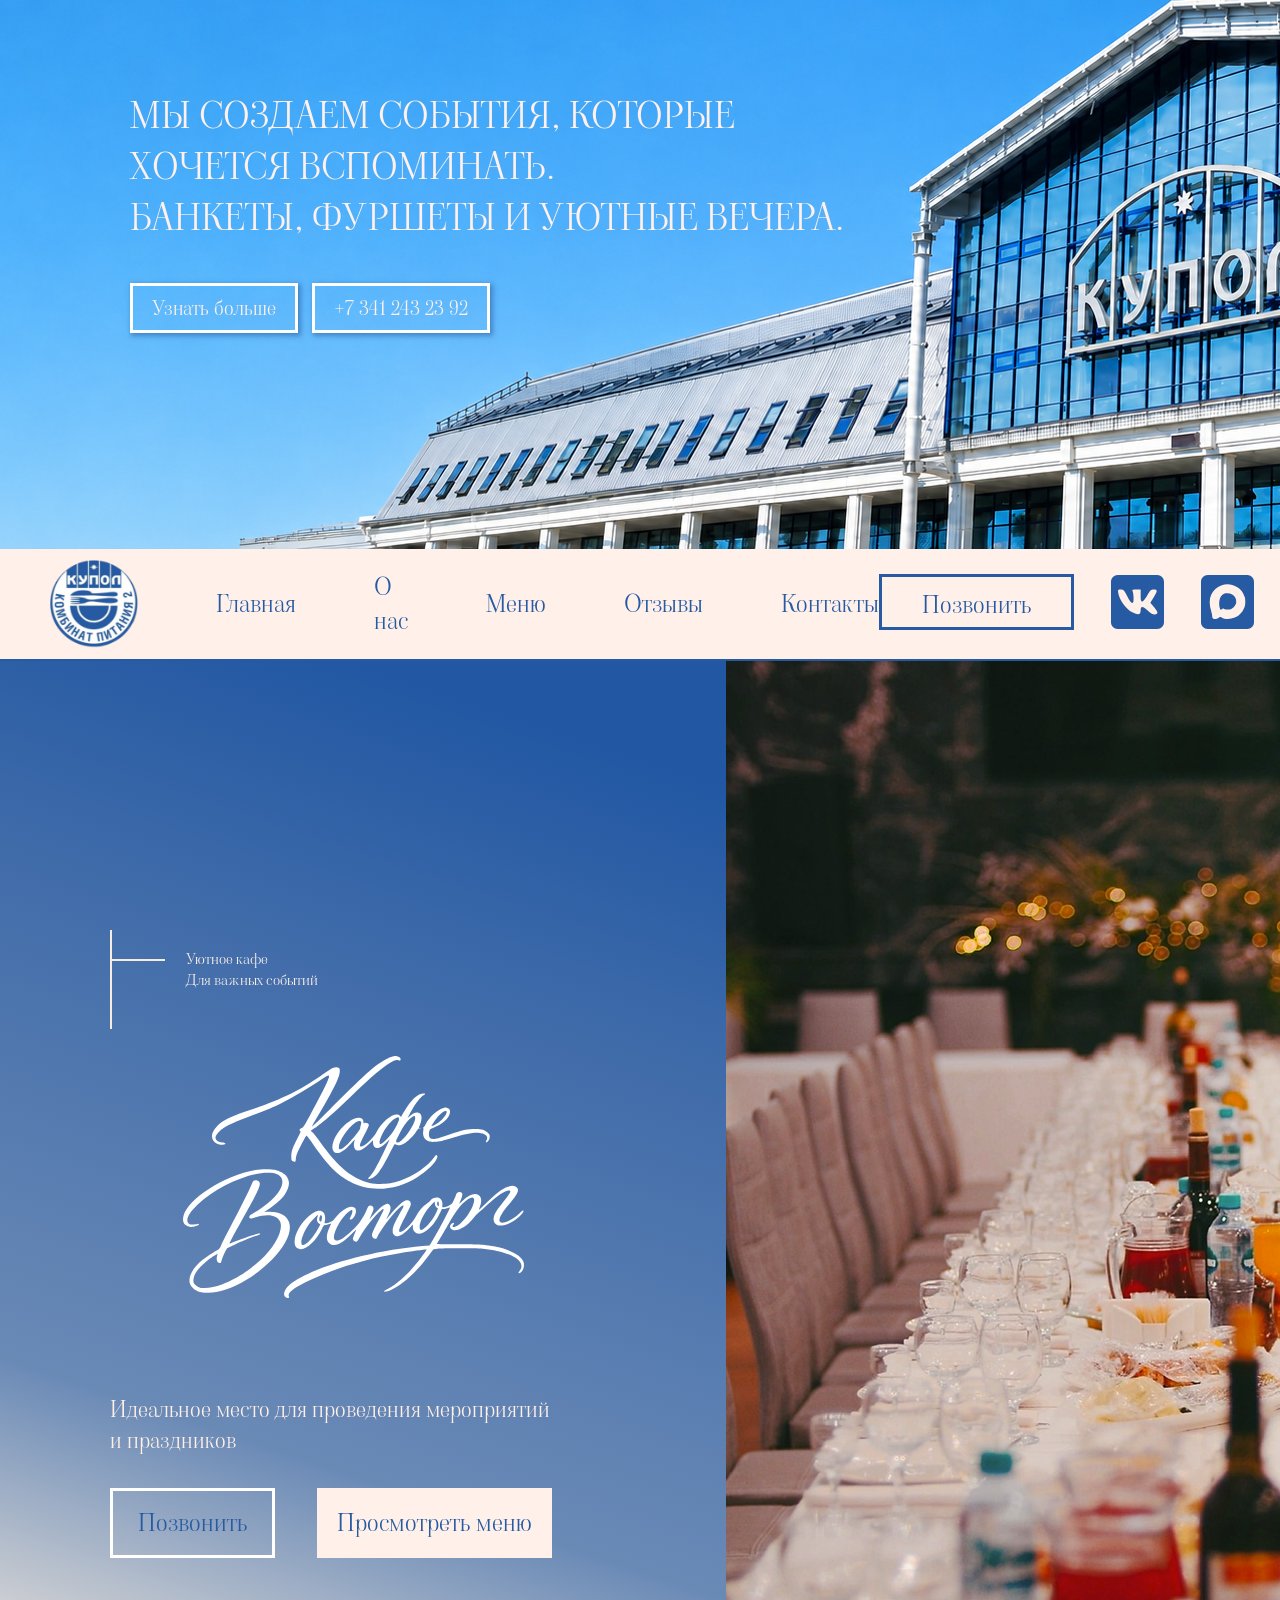
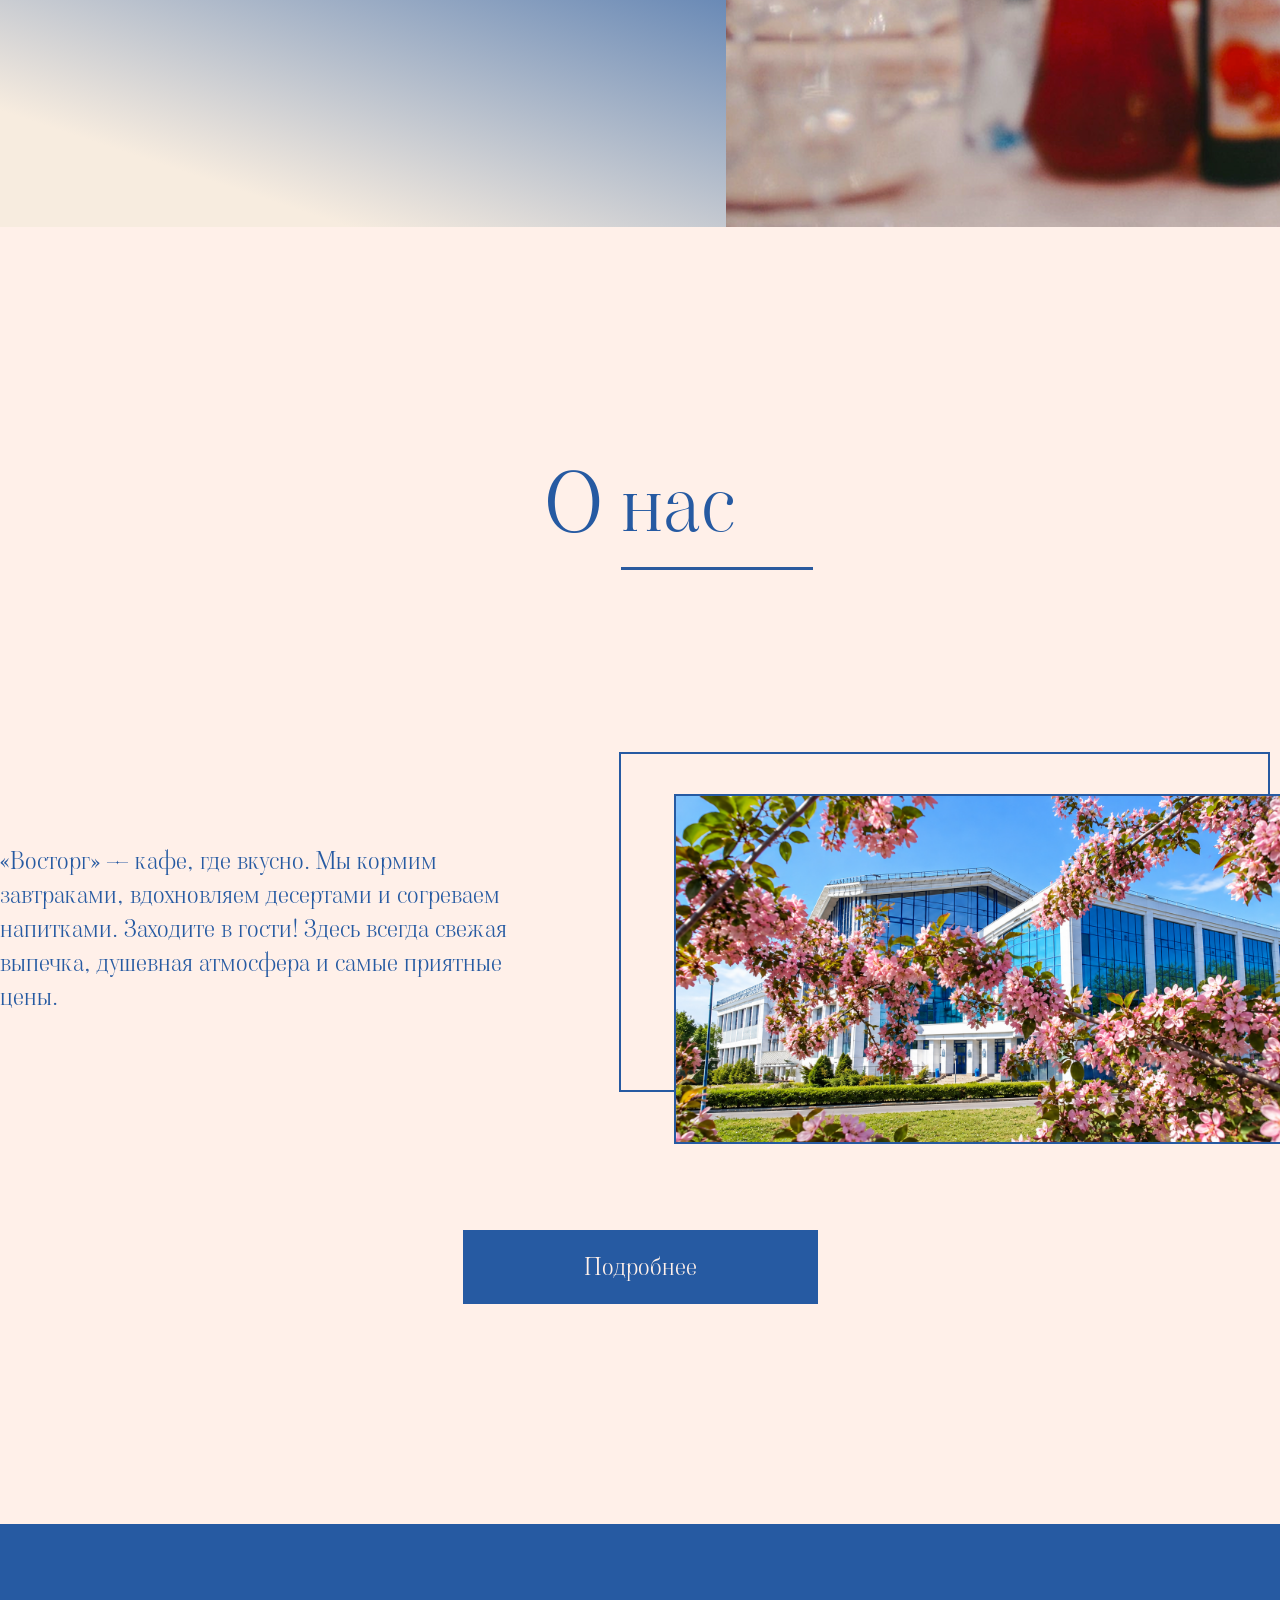
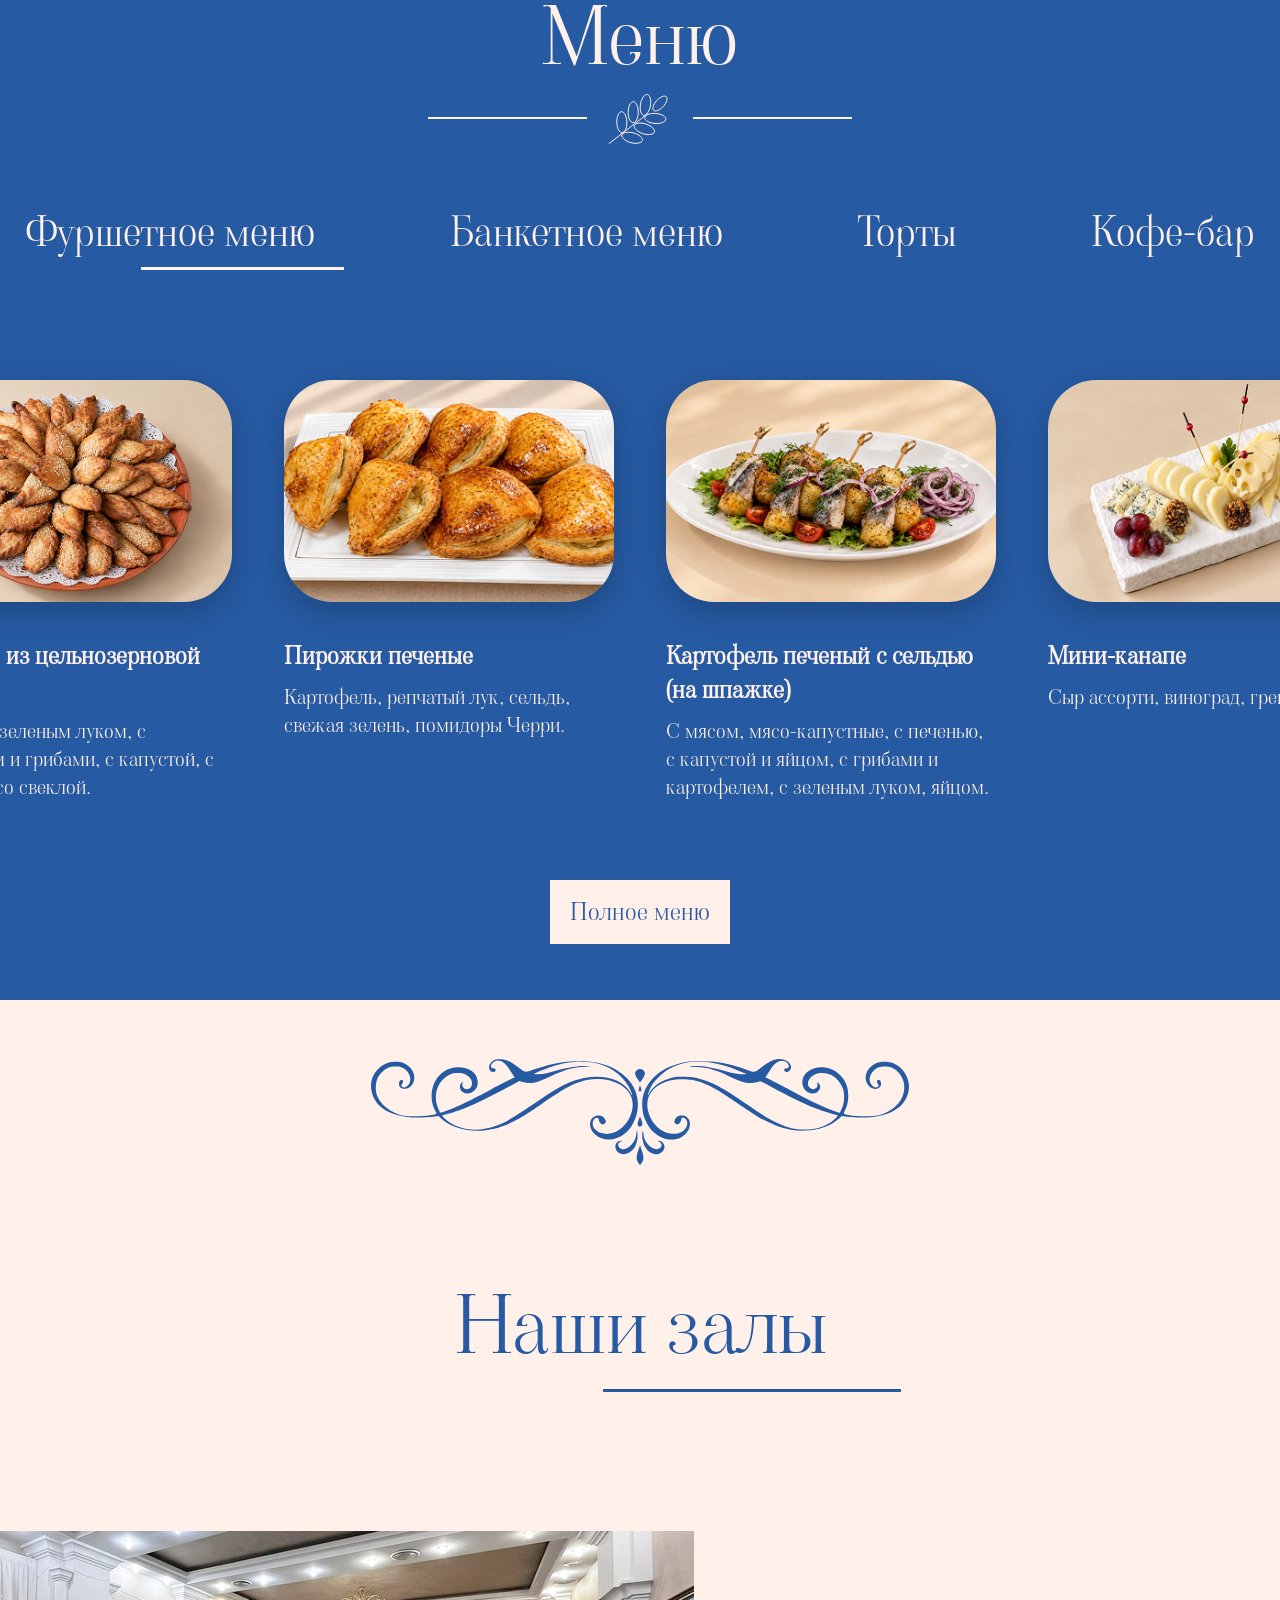
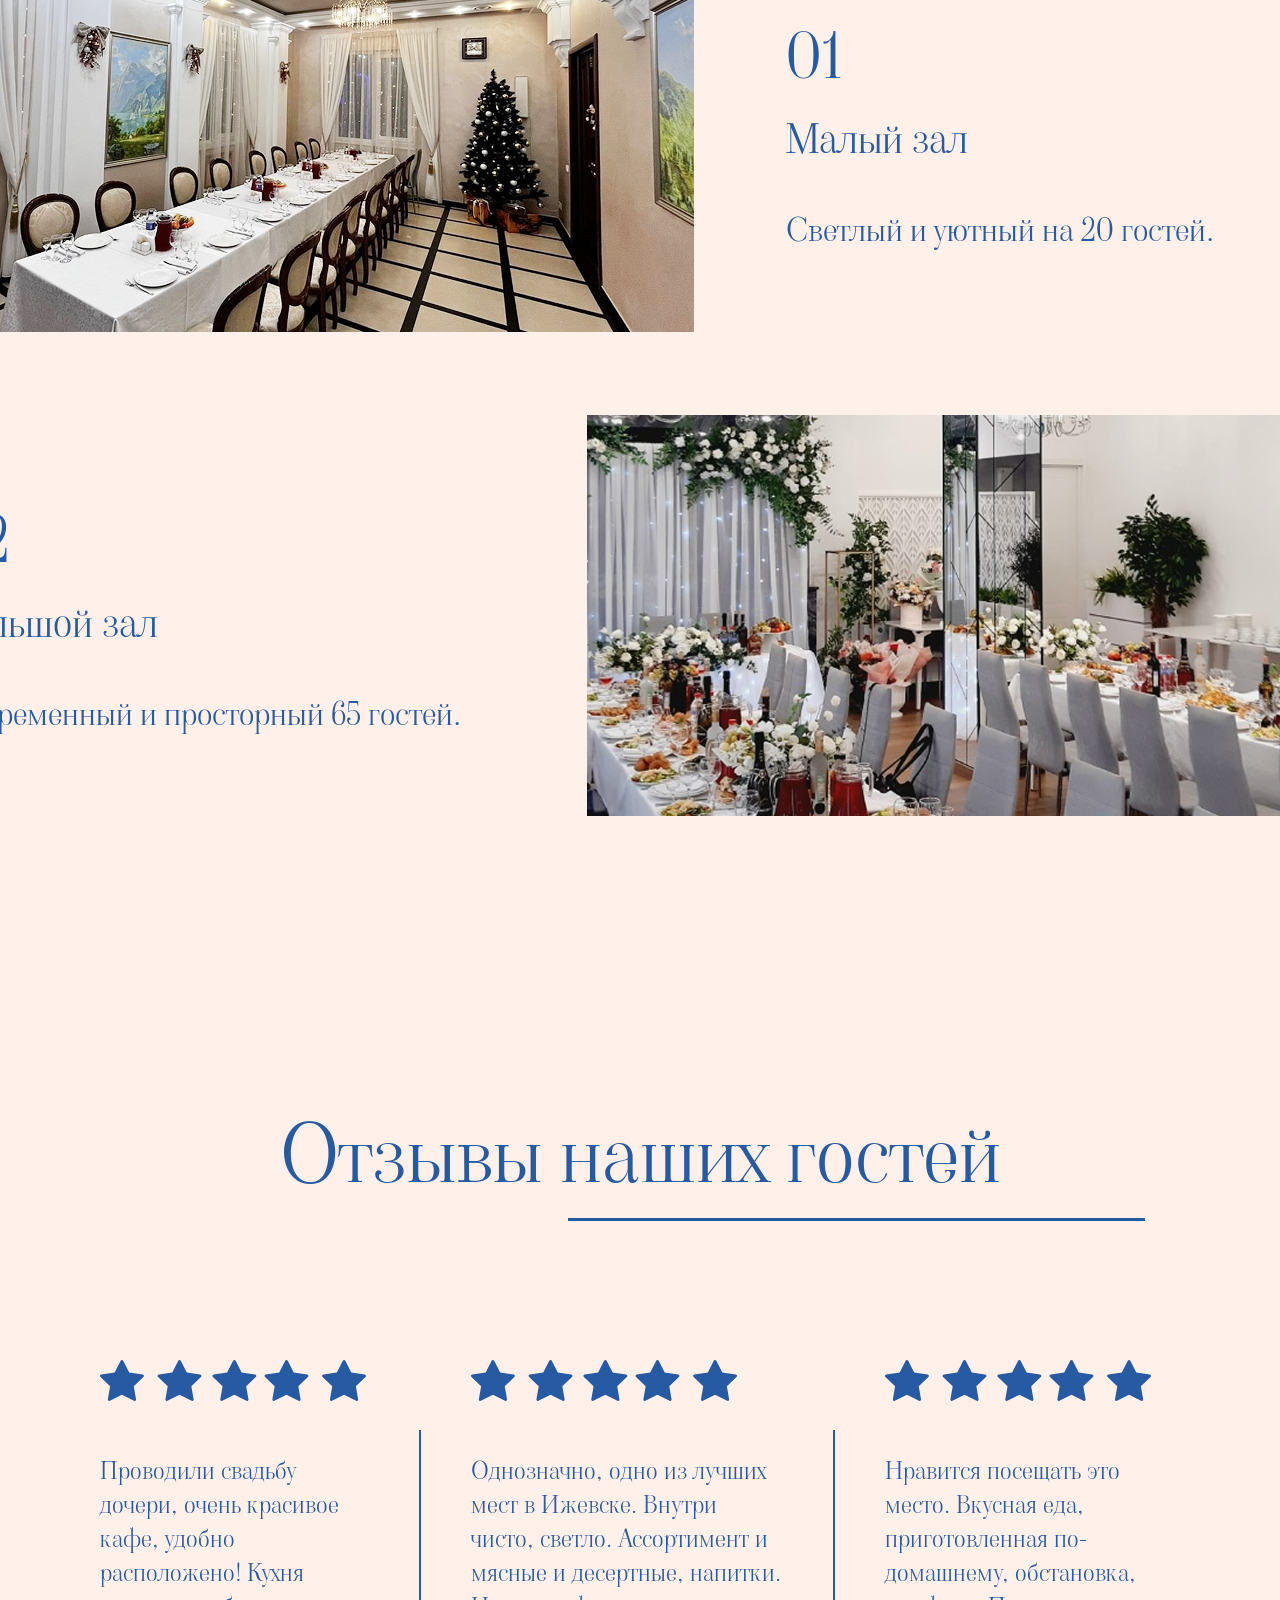
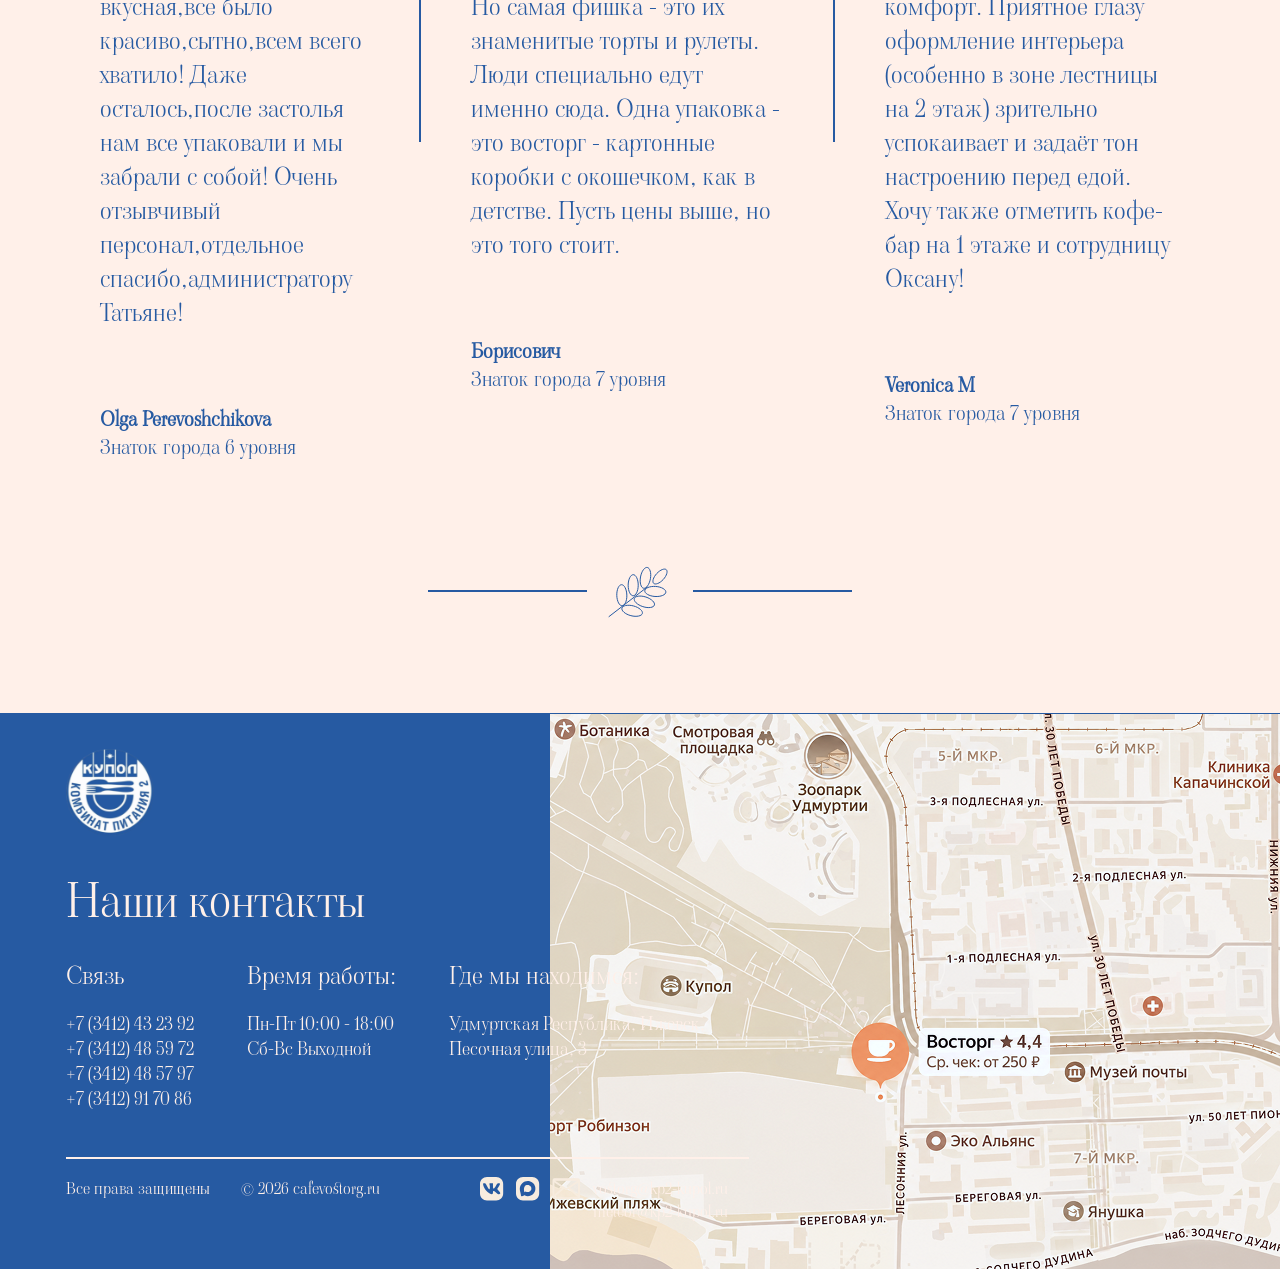
==== commit d91d77f2: "Update index.html" ====
--- a/index.html
+++ b/index.html
@@ -91,7 +91,7 @@
                 <div class="menu-image active" id="buffet">
                     <div class="menu-image-case">
                         <img src="img/Пирожки1_меню.png" alt="Фуршетное меню">
-                        <h4>Пирожки изи цельнозерновой муки</h4>
+                        <h4>Пирожки из цельнозерновой муки</h4>
                         <p>С мясом, с зеленым луком, с картофелем и грибами, с капустой, с морковью, со свеклой.</p>
                     </div>
                     <div class="menu-image-case">
@@ -423,4 +423,4 @@
 </div>
 
 </body>
-</html>+</html>
